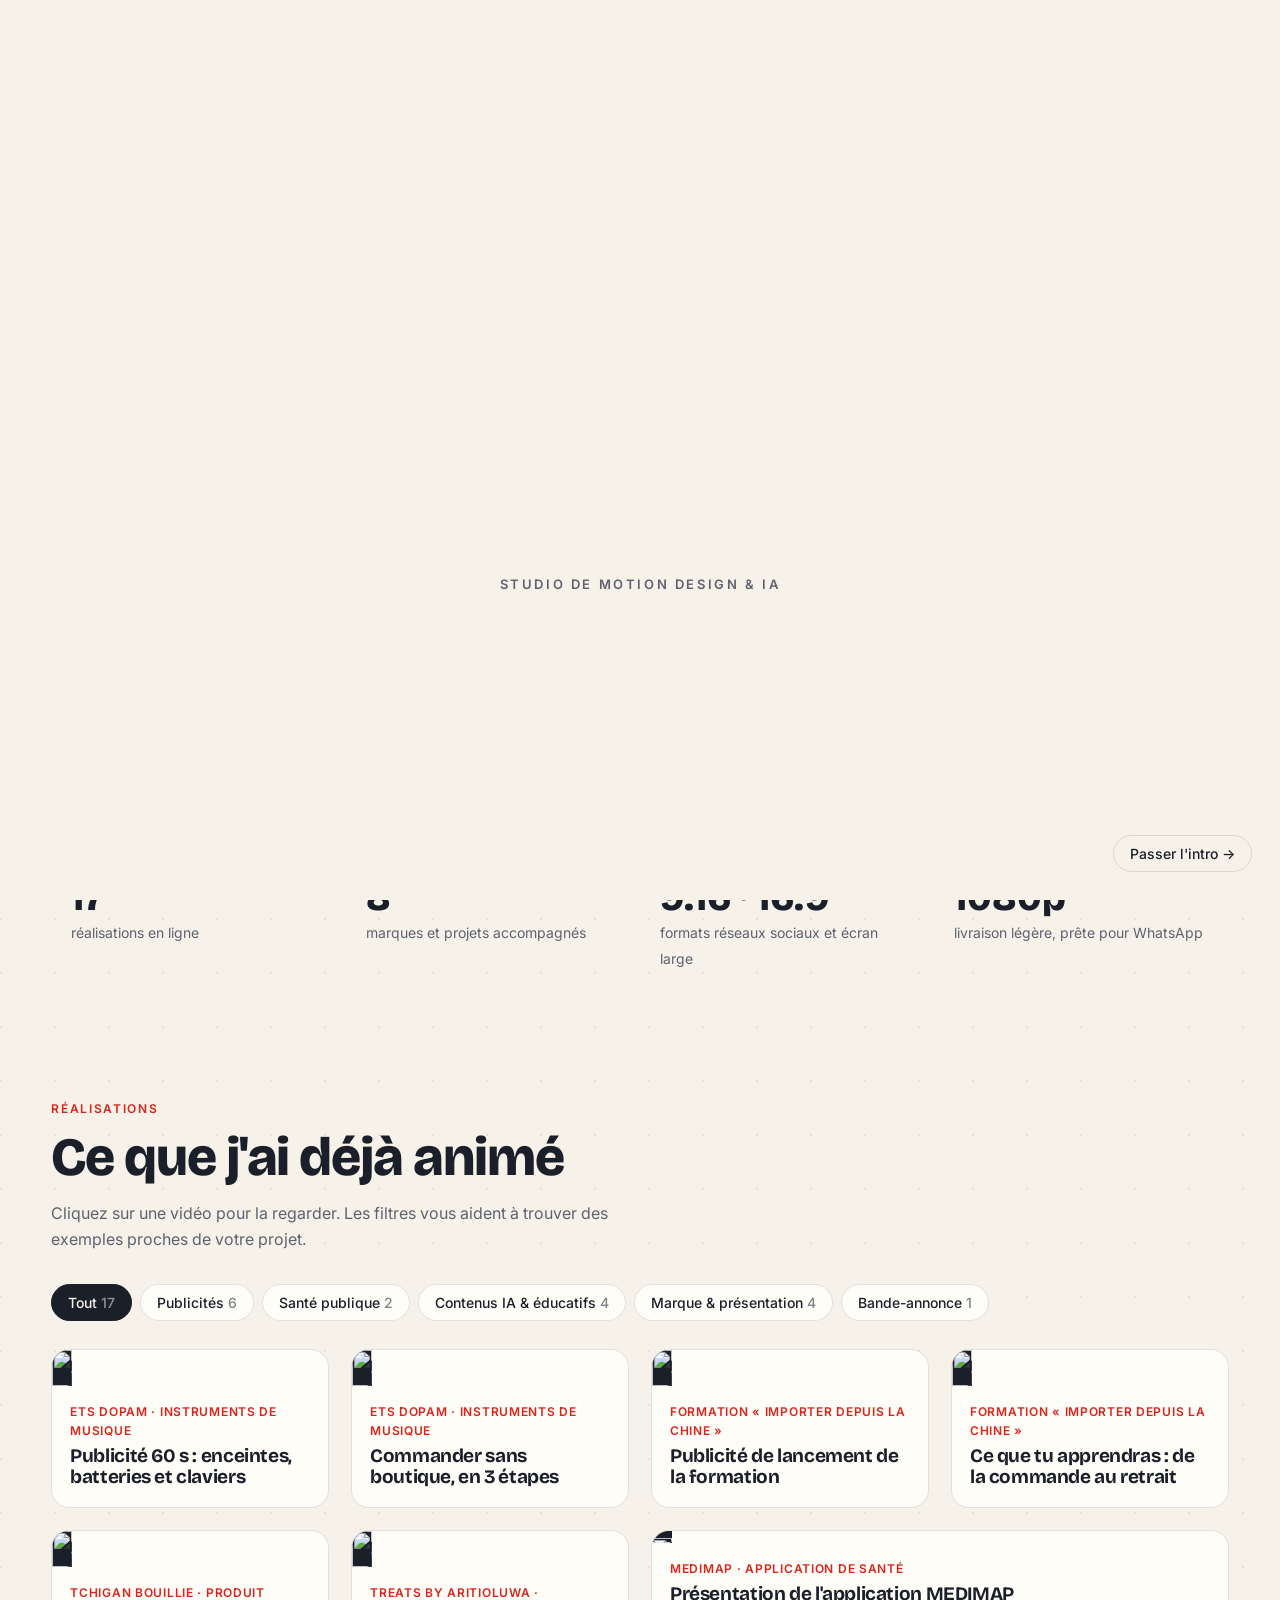
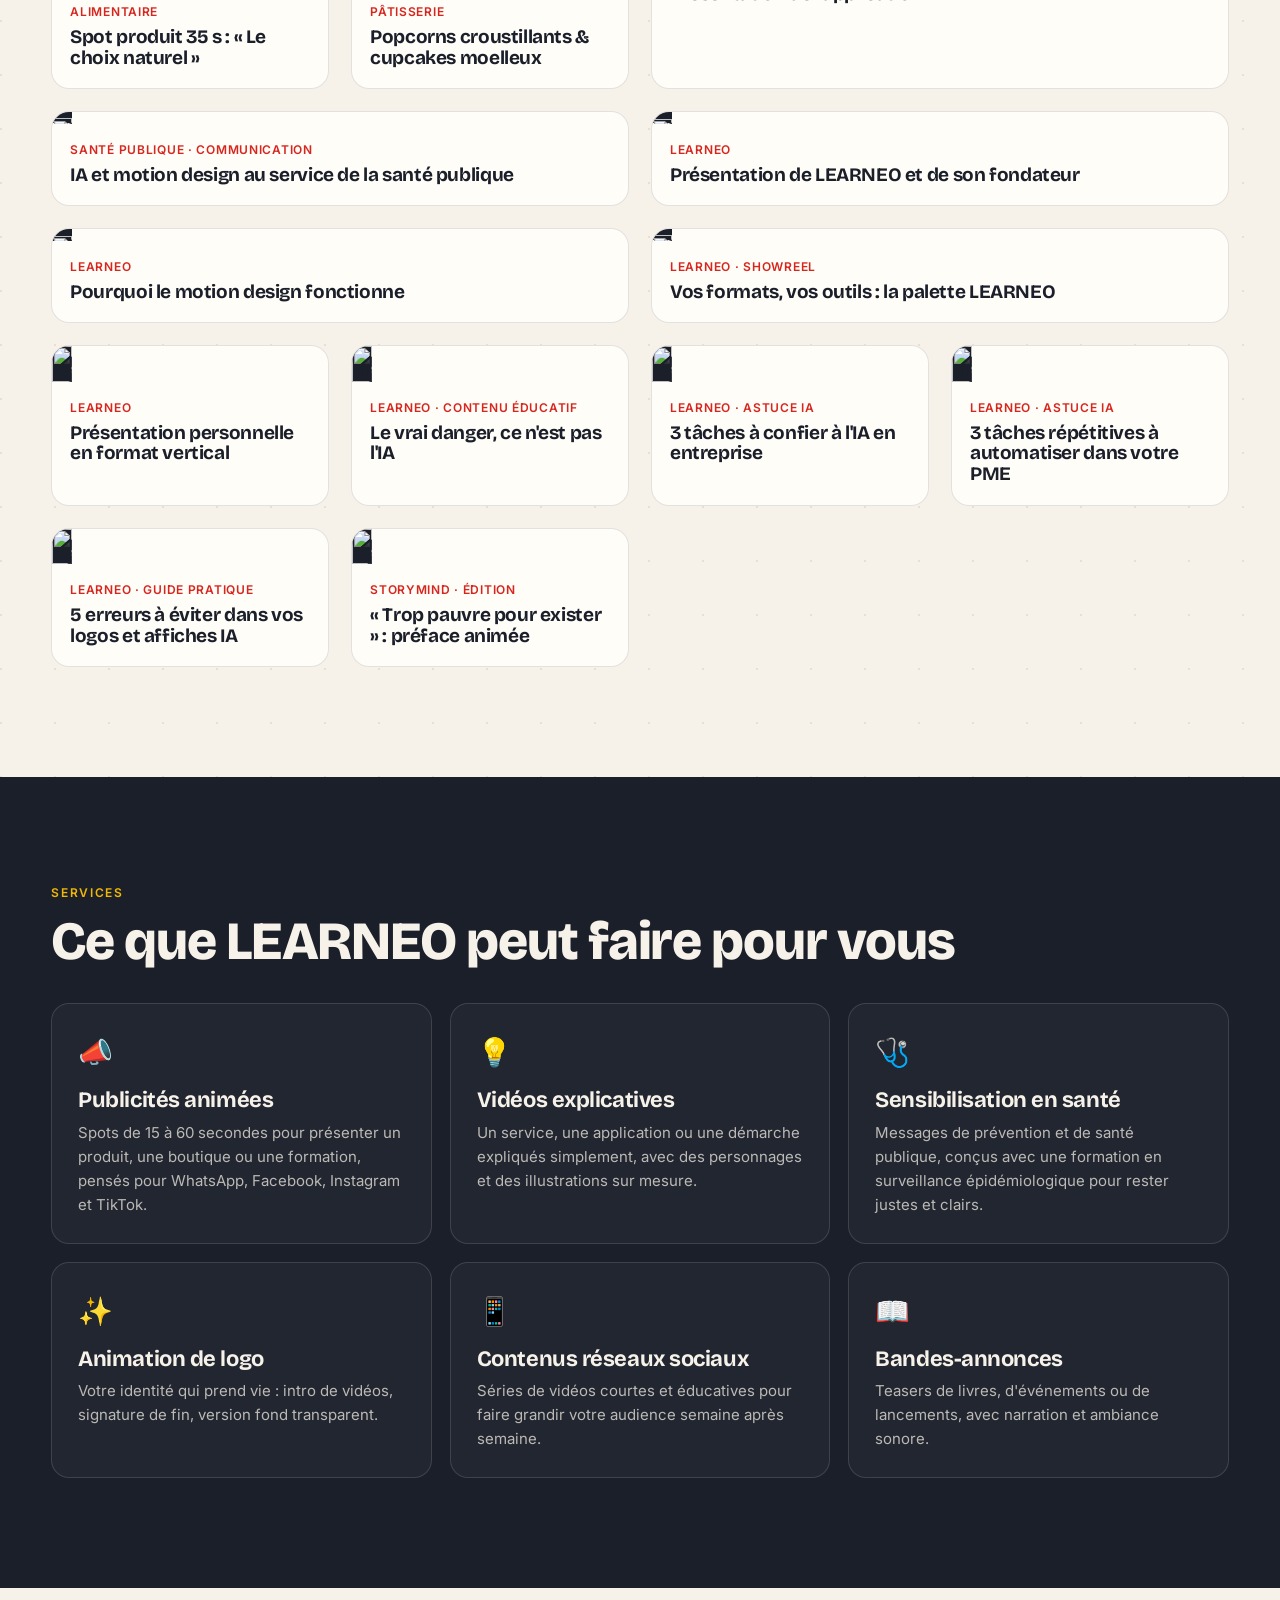
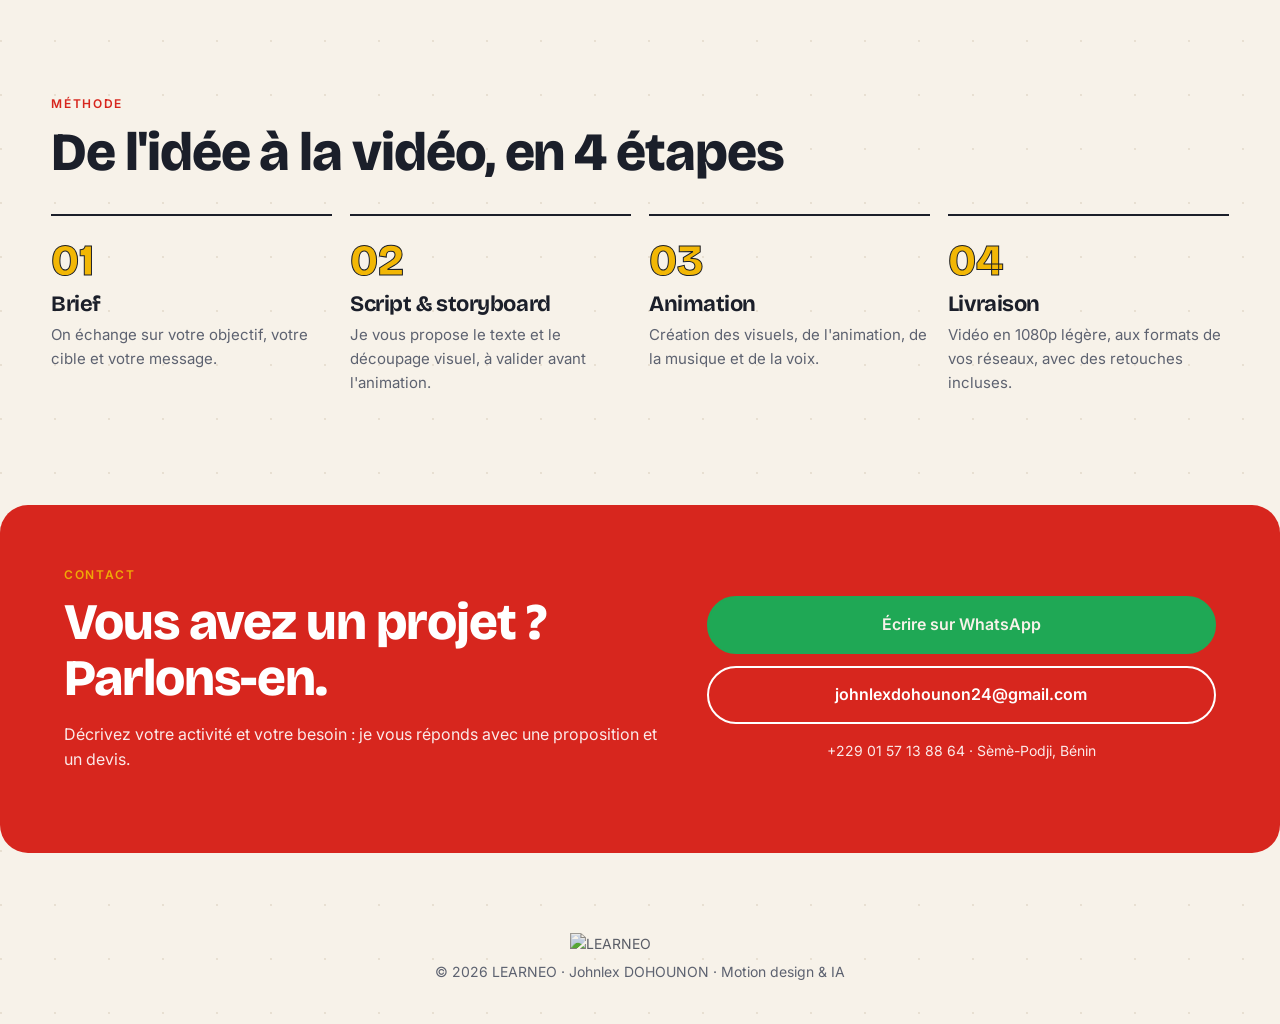
==== index.html @ b477527f "Add files via upload" ====
<!DOCTYPE html>
<html lang="fr">
<head>
<meta charset="utf-8">
<meta name="viewport" content="width=device-width, initial-scale=1">
<title>LEARNEO — Portfolio motion design de Johnlex DOHOUNON</title>
<meta name="description" content="LEARNEO, studio de motion design et d'IA au Bénin : publicités animées, vidéos explicatives, contenus de sensibilisation en santé publique. Découvrez nos réalisations.">
<meta property="og:title" content="LEARNEO — Portfolio motion design">
<meta property="og:description" content="Publicités animées, vidéos explicatives et contenus de sensibilisation, conçus au Bénin par Johnlex DOHOUNON.">
<meta property="og:image" content="assets/posters/learneo-johnlex.jpg">
<link rel="icon" href="assets/logo.png">
<link rel="preconnect" href="https://fonts.googleapis.com">
<link rel="preconnect" href="https://fonts.gstatic.com" crossorigin>
<link href="https://fonts.googleapis.com/css2?family=Bricolage+Grotesque:opsz,wght@12..96,500;12..96,700;12..96,800&family=Inter:wght@400;500;600&display=swap" rel="stylesheet">
<link rel="stylesheet" href="style.css">
</head>
<body>

<!-- Intro : animation du logo LEARNEO -->
<div id="intro" aria-hidden="true">
  <video id="introVideo" muted playsinline preload="auto">
    <source src="assets/intro/learneo-logo.mp4" type="video/mp4">
  </video>
  <p class="intro-tag">Studio de motion design &amp; IA</p>
  <button id="skipIntro" type="button">Passer l'intro →</button>
</div>

<header class="nav">
  <a href="#top" class="brand" aria-label="LEARNEO, accueil"><img src="assets/logo.png" alt="LEARNEO"></a>
  <nav>
    <a href="#realisations">Réalisations</a>
    <a href="#services">Services</a>
    <a href="#methode">Méthode</a>
    <a href="#contact" class="btn btn-small">Me contacter</a>
  </nav>
</header>

<main id="top">

  <section class="hero">
    <div class="hero-text">
      <p class="eyebrow">Portfolio · Motion design · Bénin</p>
      <h1>Des vidéos animées qui <em>font comprendre</em>, et qui <em class="gold">font vendre</em>.</h1>
      <p class="lead">Je suis <strong>Johnlex DOHOUNON</strong>, fondateur de LEARNEO. Je conçois des publicités, des vidéos explicatives et des campagnes de sensibilisation en motion design, en m'appuyant sur l'intelligence artificielle pour produire vite, sans sacrifier la qualité.</p>
      <div class="hero-cta">
        <a href="#realisations" class="btn">Voir les réalisations</a>
        <a href="#contact" class="btn btn-ghost">Demander un devis</a>
      </div>
    </div>
    <button class="hero-reel" type="button" data-play="learneo-johnlex" aria-label="Lire la vidéo de présentation">
      <img src="assets/posters/learneo-johnlex.jpg" alt="Vidéo de présentation LEARNEO">
      <span class="play"><svg viewBox="0 0 24 24"><path d="M8 5v14l11-7z"/></svg></span>
      <span class="reel-label">Présentation LEARNEO · 2 min</span>
    </button>
  </section>

  <section class="stats" aria-label="Chiffres clés">
    <div><strong id="statCount">17</strong><span>réalisations en ligne</span></div>
    <div><strong>8</strong><span>marques et projets accompagnés</span></div>
    <div><strong>9:16 · 16:9</strong><span>formats réseaux sociaux et écran large</span></div>
    <div><strong>1080p</strong><span>livraison légère, prête pour WhatsApp</span></div>
  </section>

  <section id="realisations" class="work">
    <div class="section-head">
      <p class="eyebrow">Réalisations</p>
      <h2>Ce que j'ai déjà animé</h2>
      <p>Cliquez sur une vidéo pour la regarder. Les filtres vous aident à trouver des exemples proches de votre projet.</p>
    </div>
    <div class="filters" role="tablist" id="filters"></div>
    <div class="grid" id="grid"></div>
  </section>

  <section id="services" class="services">
    <div class="section-head">
      <p class="eyebrow">Services</p>
      <h2>Ce que LEARNEO peut faire pour vous</h2>
    </div>
    <div class="cards">
      <article><span class="ico">📣</span><h3>Publicités animées</h3><p>Spots de 15 à 60 secondes pour présenter un produit, une boutique ou une formation, pensés pour WhatsApp, Facebook, Instagram et TikTok.</p></article>
      <article><span class="ico">💡</span><h3>Vidéos explicatives</h3><p>Un service, une application ou une démarche expliqués simplement, avec des personnages et des illustrations sur mesure.</p></article>
      <article><span class="ico">🩺</span><h3>Sensibilisation en santé</h3><p>Messages de prévention et de santé publique, conçus avec une formation en surveillance épidémiologique pour rester justes et clairs.</p></article>
      <article><span class="ico">✨</span><h3>Animation de logo</h3><p>Votre identité qui prend vie : intro de vidéos, signature de fin, version fond transparent.</p></article>
      <article><span class="ico">📱</span><h3>Contenus réseaux sociaux</h3><p>Séries de vidéos courtes et éducatives pour faire grandir votre audience semaine après semaine.</p></article>
      <article><span class="ico">📖</span><h3>Bandes-annonces</h3><p>Teasers de livres, d'événements ou de lancements, avec narration et ambiance sonore.</p></article>
    </div>
  </section>

  <section id="methode" class="process">
    <div class="section-head">
      <p class="eyebrow">Méthode</p>
      <h2>De l'idée à la vidéo, en 4 étapes</h2>
    </div>
    <ol class="steps">
      <li><span>01</span><h3>Brief</h3><p>On échange sur votre objectif, votre cible et votre message.</p></li>
      <li><span>02</span><h3>Script &amp; storyboard</h3><p>Je vous propose le texte et le découpage visuel, à valider avant l'animation.</p></li>
      <li><span>03</span><h3>Animation</h3><p>Création des visuels, de l'animation, de la musique et de la voix.</p></li>
      <li><span>04</span><h3>Livraison</h3><p>Vidéo en 1080p légère, aux formats de vos réseaux, avec des retouches incluses.</p></li>
    </ol>
  </section>

  <section id="contact" class="contact">
    <div>
      <p class="eyebrow">Contact</p>
      <h2>Vous avez un projet&nbsp;? Parlons-en.</h2>
      <p>Décrivez votre activité et votre besoin : je vous réponds avec une proposition et un devis.</p>
    </div>
    <div class="contact-actions">
      <a class="btn btn-wa" href="https://wa.me/2290157138864?text=Bonjour%20Johnlex%2C%20j%27ai%20vu%20votre%20portfolio%20LEARNEO%20et%20j%27aimerais%20une%20vid%C3%A9o%20pour%20mon%20activit%C3%A9." target="_blank" rel="noopener">Écrire sur WhatsApp</a>
      <a class="btn btn-ghost" href="mailto:johnlexdohounon24@gmail.com?subject=Projet%20vid%C3%A9o%20motion%20design">johnlexdohounon24@gmail.com</a>
      <p class="phone">+229 01 57 13 88 64 · Sèmè-Podji, Bénin</p>
    </div>
  </section>

</main>

<footer>
  <img src="assets/logo.png" alt="LEARNEO">
  <p>© <span id="year">2026</span> LEARNEO · Johnlex DOHOUNON · Motion design &amp; IA</p>
</footer>

<!-- Lecteur vidéo -->
<div id="player" role="dialog" aria-modal="true" aria-label="Lecteur vidéo" hidden>
  <div class="player-box">
    <button id="closePlayer" type="button" aria-label="Fermer">✕</button>
    <div class="player-media"><video id="playerVideo" controls playsinline preload="metadata"></video></div>
    <div class="player-info">
      <p class="eyebrow" id="pClient"></p>
      <h3 id="pTitle"></h3>
      <p id="pDesc"></p>
      <p class="meta" id="pMeta"></p>
    </div>
  </div>
</div>

<script src="projects.js"></script>
<script src="app.js"></script>
</body>
</html>
---- style.css ----
:root{
  --bg:#F7F2E9; --ink:#1B1F2A; --red:#D7261E; --gold:#F2B705; --green:#1F8A4C;
  --muted:#5d6270; --line:rgba(27,31,42,.12); --card:#fffdf8;
  --radius:18px; --shadow:0 10px 30px -12px rgba(27,31,42,.25);
  --display:"Bricolage Grotesque",system-ui,sans-serif; --body:"Inter",system-ui,sans-serif;
}
*{box-sizing:border-box}
html{scroll-behavior:smooth}
body{margin:0;background:var(--bg);color:var(--ink);font:16px/1.6 var(--body);-webkit-font-smoothing:antialiased;
  background-image:radial-gradient(circle at 1px 1px,rgba(140,110,70,.14) 1px,transparent 0);background-size:54px 54px}
img,video{display:block;max-width:100%}
a{color:inherit}
h1,h2,h3{font-family:var(--display);line-height:1.08;margin:0;letter-spacing:-.02em}
.eyebrow{font:600 12px/1 var(--body);letter-spacing:.14em;text-transform:uppercase;color:var(--red);margin:0 0 14px}

/* Intro */
#intro{position:fixed;inset:0;z-index:100;background:var(--bg);display:flex;flex-direction:column;align-items:center;justify-content:center;gap:8px;transition:opacity .7s ease,visibility .7s}
#intro video{width:min(62vmin,520px);mix-blend-mode:multiply}
#intro .intro-tag{margin:0;font:600 13px var(--body);letter-spacing:.2em;text-transform:uppercase;color:var(--muted);opacity:0;animation:fadeUp .8s 3.4s forwards}
#skipIntro{position:absolute;bottom:28px;right:28px;background:none;border:1px solid var(--line);border-radius:999px;padding:9px 16px;font:500 14px var(--body);color:var(--ink);cursor:pointer}
#skipIntro:hover{background:var(--ink);color:var(--bg)}
#intro.done{opacity:0;visibility:hidden;pointer-events:none}
body.intro-on{overflow:hidden}
@keyframes fadeUp{from{opacity:0;transform:translateY(8px)}to{opacity:1;transform:none}}

/* Nav */
.nav{position:sticky;top:0;z-index:20;display:flex;align-items:center;justify-content:space-between;gap:16px;padding:12px clamp(18px,4vw,56px);
  background:rgba(247,242,233,.85);backdrop-filter:blur(10px);border-bottom:1px solid var(--line)}
.brand{display:flex;align-items:center;gap:10px;text-decoration:none;font:800 20px var(--display);letter-spacing:.02em}
.brand img{height:46px;width:auto;mix-blend-mode:multiply}
.brand span{display:none}
.nav nav{display:flex;align-items:center;gap:clamp(10px,2.4vw,28px);font-weight:500;font-size:15px}
.nav nav a{text-decoration:none}
.nav nav a:not(.btn):hover{color:var(--red)}

.btn{display:inline-flex;align-items:center;justify-content:center;gap:8px;padding:14px 24px;border-radius:999px;background:var(--ink);color:var(--bg);text-decoration:none;font-weight:600;border:2px solid var(--ink);transition:transform .2s,background .2s}
.btn:hover{transform:translateY(-2px);background:var(--red);border-color:var(--red)}
.btn-small{padding:9px 16px;font-size:14px}
.btn-ghost{background:transparent;color:var(--ink)}
.btn-ghost:hover{color:var(--bg)}
.btn-wa{background:#1FA855;border-color:#1FA855}

main section{padding:clamp(56px,9vw,110px) clamp(18px,4vw,56px)}

/* Hero */
.hero{display:grid;grid-template-columns:1.05fr 1fr;gap:clamp(28px,5vw,72px);align-items:center;max-width:1280px;margin:0 auto}
.hero h1{font-size:clamp(38px,5.6vw,76px);font-weight:800}
.hero h1 em{font-style:normal;color:var(--red)}
.hero h1 em.gold{color:var(--ink);background:linear-gradient(transparent 62%,var(--gold) 62%)}
.lead{font-size:clamp(16px,1.4vw,19px);color:var(--muted);max-width:560px;margin:22px 0 30px}
.lead strong{color:var(--ink)}
.hero-cta{display:flex;flex-wrap:wrap;gap:12px}
.hero-reel{position:relative;padding:0;border:0;border-radius:var(--radius);overflow:hidden;cursor:pointer;box-shadow:var(--shadow);background:var(--ink);aspect-ratio:16/9;transform:rotate(1.2deg);transition:transform .3s}
.hero-reel:hover{transform:rotate(0) scale(1.01)}
.hero-reel img{width:100%;height:100%;object-fit:cover}
.play{position:absolute;inset:0;margin:auto;width:76px;height:76px;border-radius:50%;background:var(--gold);display:grid;place-items:center;box-shadow:0 0 0 10px rgba(242,183,5,.28);transition:transform .2s}
.play svg{width:34px;fill:var(--ink);margin-left:4px}
.hero-reel:hover .play{transform:scale(1.08)}
.reel-label{position:absolute;left:14px;bottom:14px;background:rgba(27,31,42,.8);color:#fff;font-size:13px;font-weight:600;padding:6px 12px;border-radius:999px}

/* Stats */
.stats{display:grid;grid-template-columns:repeat(4,1fr);gap:0;max-width:1280px;margin:0 auto;padding-top:0!important;padding-bottom:0!important}
.stats div{padding:22px 20px;border-top:2px solid var(--ink)}
.stats strong{display:block;font:800 clamp(26px,3vw,38px) var(--display)}
.stats span{color:var(--muted);font-size:14px}

/* Work */
.section-head{max-width:1280px;margin:0 auto 32px}
.section-head h2{font-size:clamp(32px,4.2vw,56px);font-weight:800}
.section-head p:not(.eyebrow){color:var(--muted);max-width:620px;margin:14px 0 0}
.filters{max-width:1280px;margin:0 auto 28px;display:flex;flex-wrap:wrap;gap:8px}
.filters button{font:500 14px var(--body);padding:9px 16px;border-radius:999px;border:1px solid var(--line);background:var(--card);color:var(--ink);cursor:pointer;transition:all .2s}
.filters button[aria-selected="true"]{background:var(--ink);color:var(--bg);border-color:var(--ink)}
.filters button span{opacity:.55;margin-left:4px}
.grid{max-width:1280px;margin:0 auto;display:grid;grid-template-columns:repeat(auto-fill,minmax(230px,1fr));gap:22px;grid-auto-flow:dense}
.card{background:var(--card);border-radius:var(--radius);overflow:hidden;border:1px solid var(--line);cursor:pointer;display:flex;flex-direction:column;text-align:left;padding:0;font:inherit;color:inherit;transition:transform .25s,box-shadow .25s;animation:fadeUp .5s both}
.card:hover{transform:translateY(-4px);box-shadow:var(--shadow)}
.card.wide{grid-column:span 2}
.thumb{position:relative;background:var(--ink);aspect-ratio:9/16;overflow:hidden}
.card.wide .thumb{aspect-ratio:16/9}
.thumb img{width:100%;height:100%;object-fit:cover;transition:transform .5s}
.card:hover .thumb img{transform:scale(1.04)}
.thumb .play{width:58px;height:58px;opacity:0;transform:scale(.8)}
.thumb .play svg{width:26px}
.card:hover .thumb .play{opacity:1;transform:scale(1)}
.badges{position:absolute;top:10px;left:10px;right:10px;display:flex;justify-content:space-between}
.badges span{background:rgba(27,31,42,.82);color:#fff;font-size:12px;font-weight:600;padding:4px 9px;border-radius:999px}
.card-body{padding:16px 18px 20px}
.card-body .client{font-size:12px;font-weight:600;color:var(--red);text-transform:uppercase;letter-spacing:.06em;margin:0 0 6px}
.card-body h3{font-size:19px;font-weight:700}

/* Services */
.services{background:var(--ink);color:var(--bg)}
.services .eyebrow{color:var(--gold)}
.cards{max-width:1280px;margin:0 auto;display:grid;grid-template-columns:repeat(3,1fr);gap:18px}
.cards article{border:1px solid rgba(247,242,233,.14);border-radius:var(--radius);padding:26px;background:rgba(255,255,255,.03)}
.cards .ico{font-size:28px}
.cards h3{font-size:22px;margin:14px 0 8px}
.cards p{margin:0;color:rgba(247,242,233,.72);font-size:15px}

/* Process */
.steps{max-width:1280px;margin:0 auto;padding:0;list-style:none;display:grid;grid-template-columns:repeat(4,1fr);gap:18px}
.steps li{border-top:2px solid var(--ink);padding-top:18px}
.steps span{font:800 44px var(--display);color:var(--gold);-webkit-text-stroke:1px var(--ink)}
.steps h3{font-size:22px;margin:6px 0 6px}
.steps p{margin:0;color:var(--muted);font-size:15px}

/* Contact */
.contact{max-width:1280px;margin:0 auto 60px;border-radius:28px;background:var(--red);color:#fff;display:grid;grid-template-columns:1.2fr 1fr;gap:32px;align-items:center;padding:clamp(32px,5vw,64px)!important}
.contact .eyebrow{color:var(--gold)}
.contact h2{font-size:clamp(30px,4vw,52px);font-weight:800}
.contact p{opacity:.9}
.contact-actions{display:flex;flex-direction:column;gap:12px}
.contact .btn-ghost{color:#fff;border-color:#fff}
.contact .btn-ghost:hover{background:#fff;color:var(--red)}
.phone{margin:4px 0 0;font-size:14px;text-align:center}

footer{display:flex;flex-direction:column;align-items:center;gap:6px;padding:20px 20px 40px;color:var(--muted);font-size:14px}
footer img{width:140px;mix-blend-mode:multiply}
footer p{margin:0}

/* Player */
#player{position:fixed;inset:0;z-index:50;background:rgba(15,17,24,.88);backdrop-filter:blur(6px);display:grid;place-items:center;padding:20px}
#player[hidden]{display:none}
.player-box{position:relative;display:flex;gap:28px;align-items:center;max-width:1200px;width:100%;max-height:92vh}
.player-media{flex:0 1 auto;display:flex;justify-content:center}
#playerVideo{max-height:88vh;max-width:100%;border-radius:14px;background:#000}
.player-box.wide{flex-direction:column;align-items:stretch;max-width:1000px}
.player-box.wide #playerVideo{max-height:70vh;width:100%}
.player-info{color:#fff;flex:1 1 320px;max-width:420px}
.player-box.wide .player-info{max-width:none}
.player-info .eyebrow{color:var(--gold)}
.player-info h3{font-size:clamp(22px,2.4vw,30px)}
.player-info p{color:rgba(255,255,255,.78)}
.player-info .meta{font-size:14px;color:rgba(255,255,255,.55)}
#closePlayer{position:absolute;top:-6px;right:-6px;z-index:2;width:44px;height:44px;border-radius:50%;border:0;background:#fff;color:var(--ink);font-size:18px;cursor:pointer}

@media (max-width:980px){
  .hero{grid-template-columns:1fr}
  .stats{grid-template-columns:repeat(2,1fr)}
  .cards{grid-template-columns:repeat(2,1fr)}
  .steps{grid-template-columns:repeat(2,1fr)}
  .contact{grid-template-columns:1fr}
  .player-box{flex-direction:column;align-items:stretch;overflow-y:auto}
  #playerVideo{max-height:68vh;margin:0 auto}
  .player-info{max-width:none}
}
@media (max-width:640px){
  .nav nav a:not(.btn){display:none}
  .grid{grid-template-columns:repeat(2,1fr);gap:12px}
  .card.wide{grid-column:span 2}
  .card-body{padding:12px 12px 14px}
  .card-body h3{font-size:15px}
  .cards,.steps{grid-template-columns:1fr}
  #closePlayer{top:4px;right:4px}
}
@media (prefers-reduced-motion:reduce){*{animation:none!important;transition:none!important}}
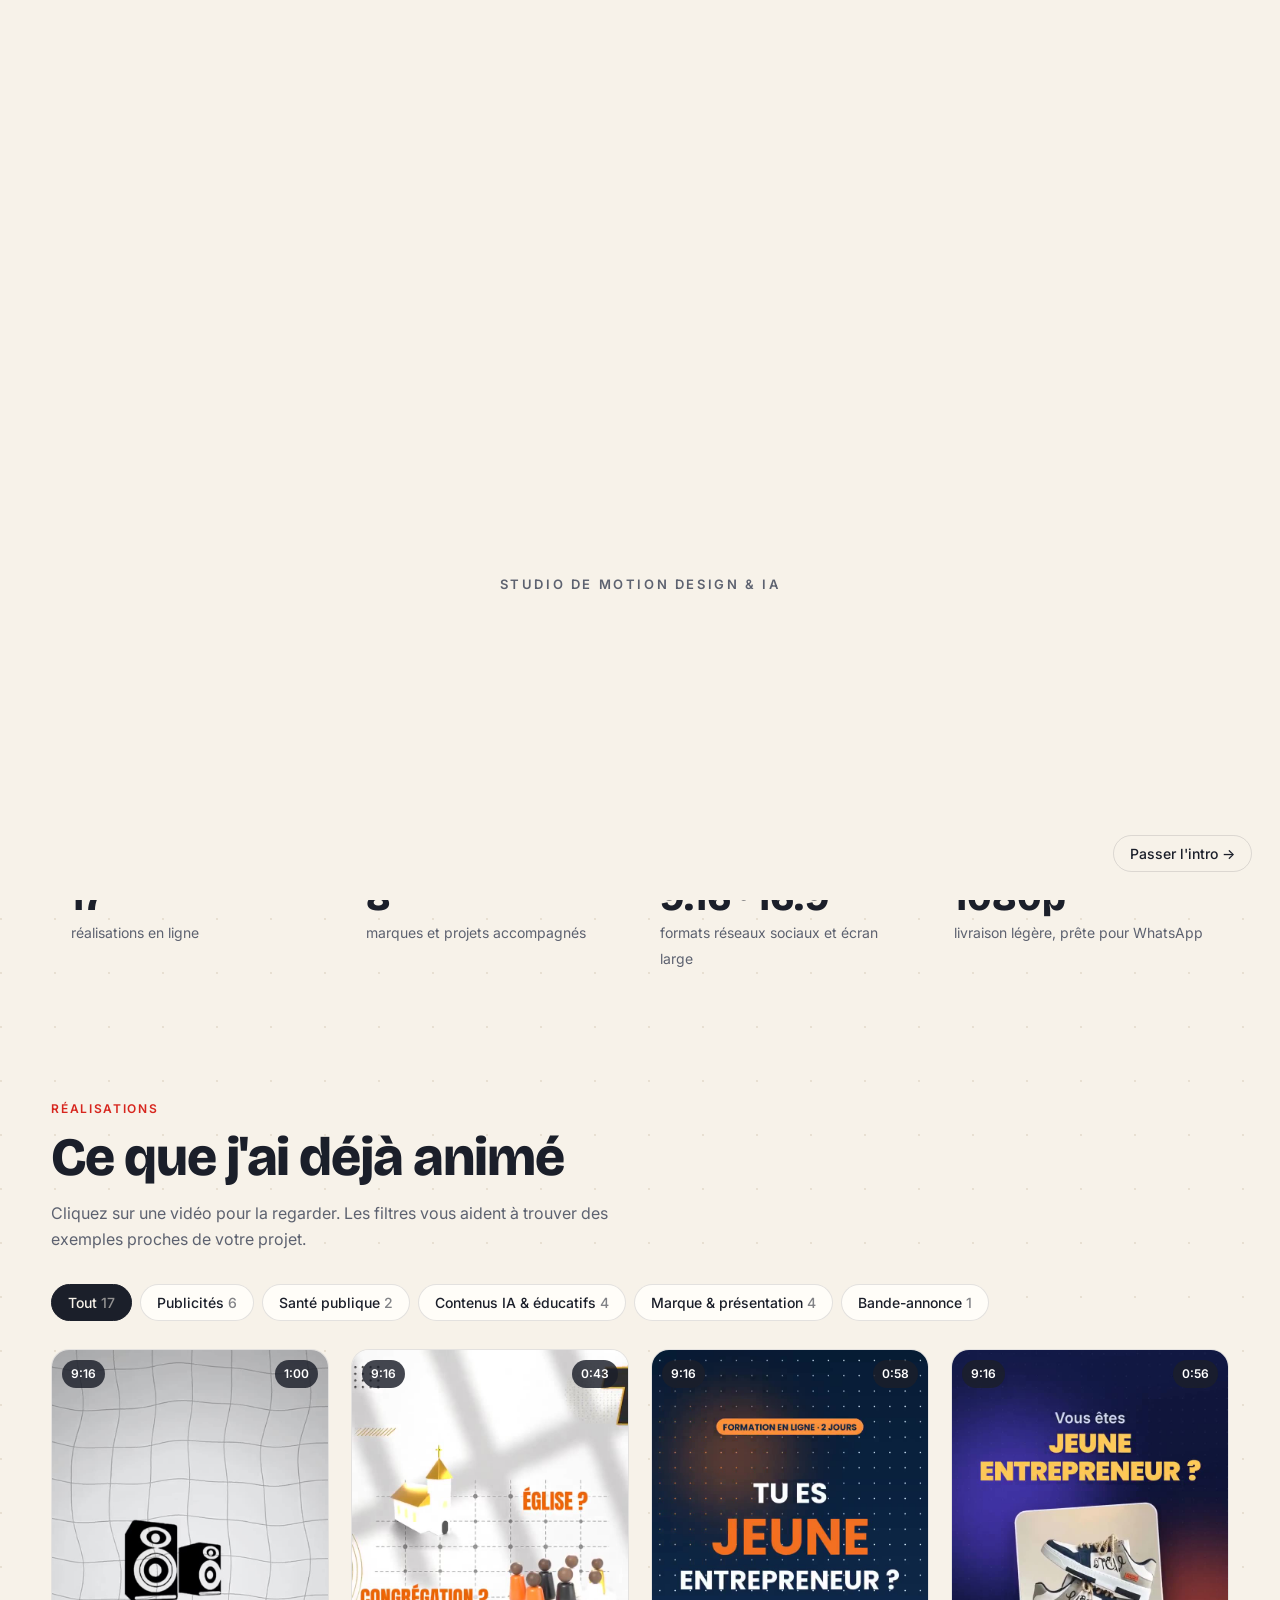
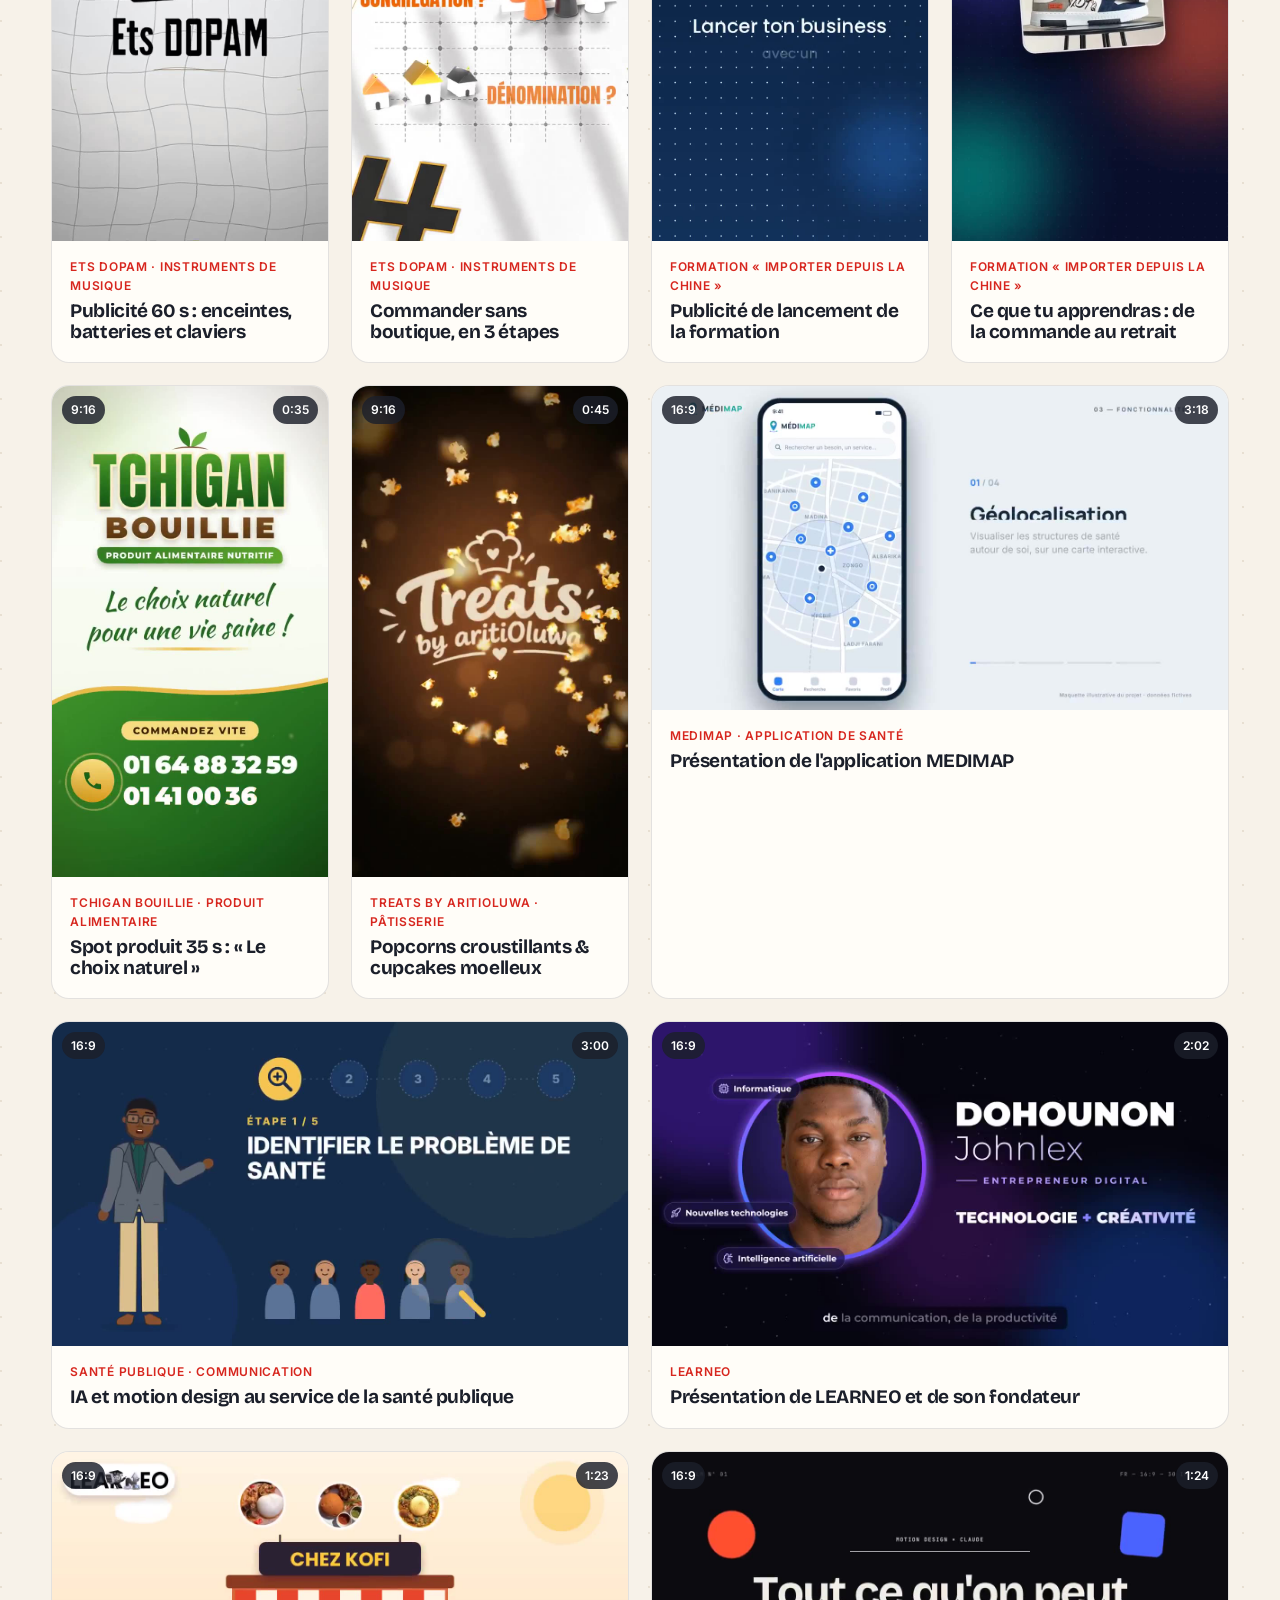
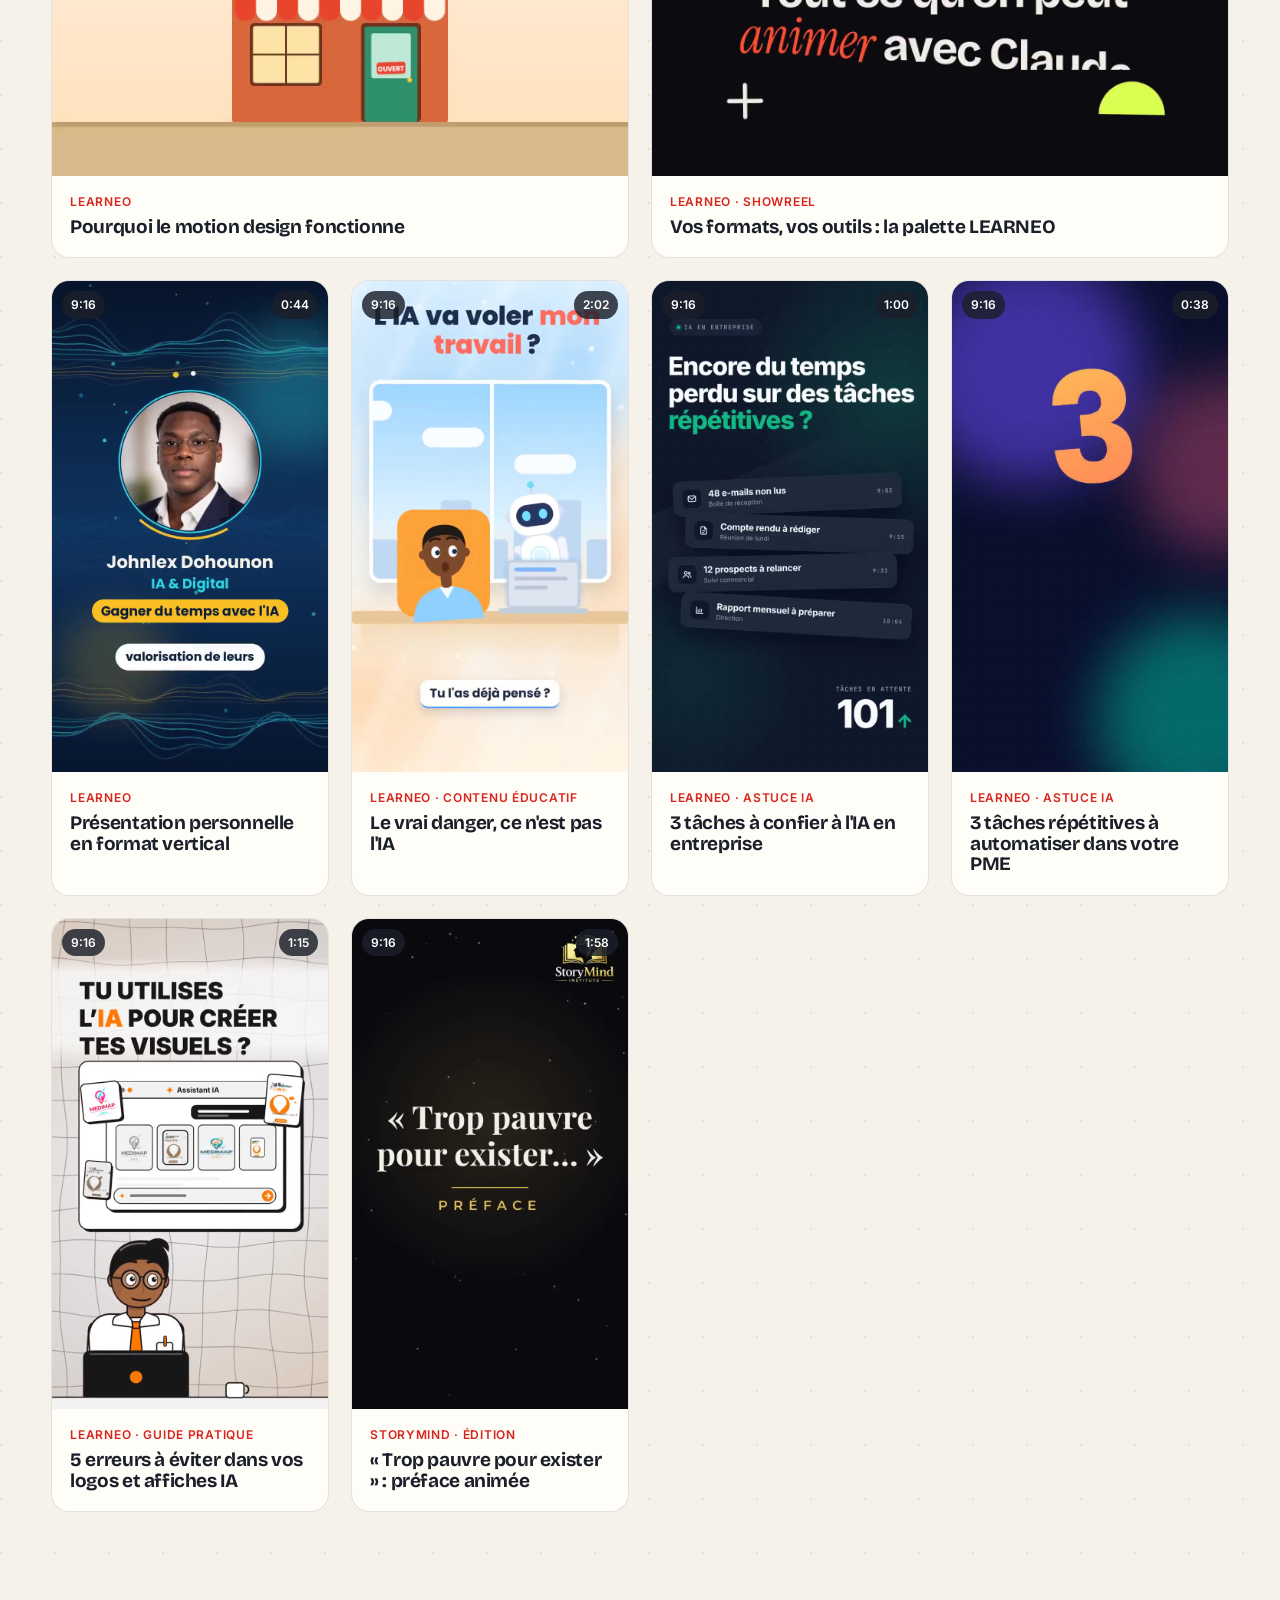
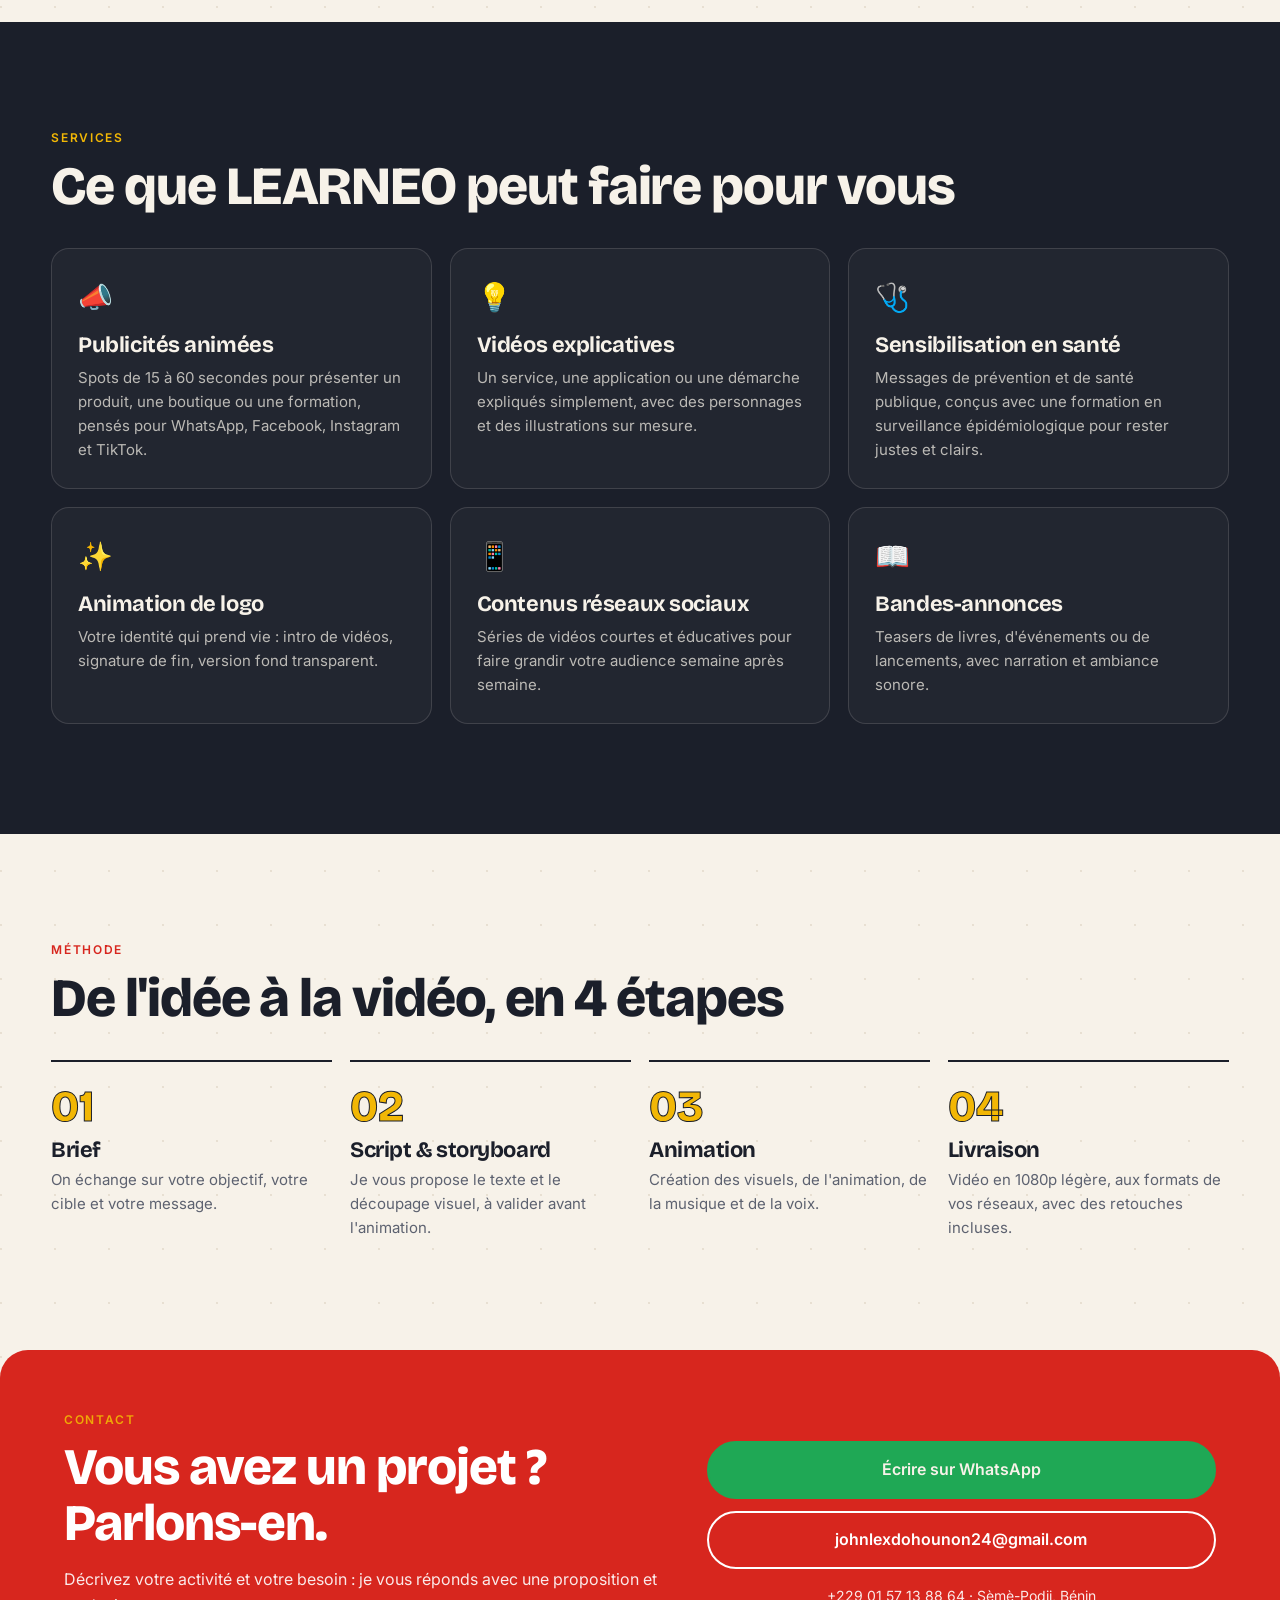
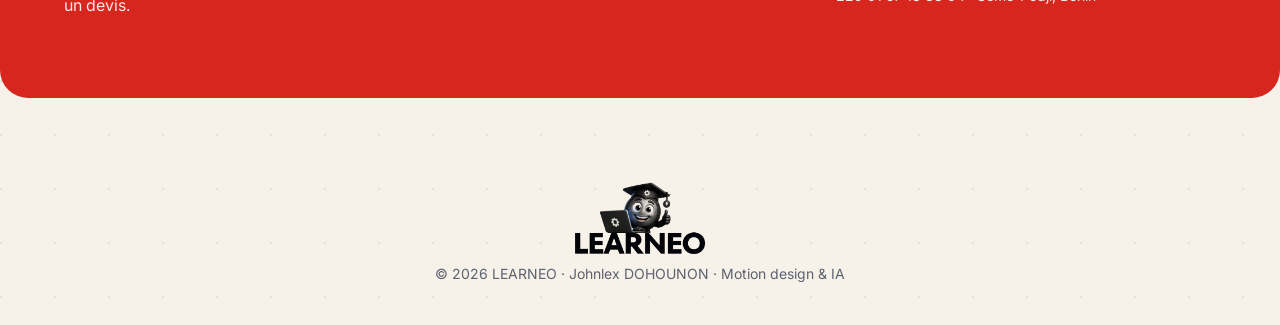
==== commit 41deccc6: "Add files via upload" ====
--- a/index.html
+++ b/index.html
@@ -7,8 +7,8 @@
 <meta name="description" content="LEARNEO, studio de motion design et d'IA au Bénin : publicités animées, vidéos explicatives, contenus de sensibilisation en santé publique. Découvrez nos réalisations.">
 <meta property="og:title" content="LEARNEO — Portfolio motion design">
 <meta property="og:description" content="Publicités animées, vidéos explicatives et contenus de sensibilisation, conçus au Bénin par Johnlex DOHOUNON.">
-<meta property="og:image" content="assets/posters/learneo-johnlex.jpg">
-<link rel="icon" href="assets/logo.png">
+<meta property="og:image" content="learneo-johnlex.jpg">
+<link rel="icon" href="logo.png">
 <link rel="preconnect" href="https://fonts.googleapis.com">
 <link rel="preconnect" href="https://fonts.gstatic.com" crossorigin>
 <link href="https://fonts.googleapis.com/css2?family=Bricolage+Grotesque:opsz,wght@12..96,500;12..96,700;12..96,800&family=Inter:wght@400;500;600&display=swap" rel="stylesheet">
@@ -19,14 +19,14 @@
 <!-- Intro : animation du logo LEARNEO -->
 <div id="intro" aria-hidden="true">
   <video id="introVideo" muted playsinline preload="auto">
-    <source src="assets/intro/learneo-logo.mp4" type="video/mp4">
+    <source src="learneo-logo.mp4" type="video/mp4">
   </video>
   <p class="intro-tag">Studio de motion design &amp; IA</p>
   <button id="skipIntro" type="button">Passer l'intro →</button>
 </div>
 
 <header class="nav">
-  <a href="#top" class="brand" aria-label="LEARNEO, accueil"><img src="assets/logo.png" alt="LEARNEO"></a>
+  <a href="#top" class="brand" aria-label="LEARNEO, accueil"><img src="logo.png" alt="LEARNEO"></a>
   <nav>
     <a href="#realisations">Réalisations</a>
     <a href="#services">Services</a>
@@ -48,7 +48,7 @@
       </div>
     </div>
     <button class="hero-reel" type="button" data-play="learneo-johnlex" aria-label="Lire la vidéo de présentation">
-      <img src="assets/posters/learneo-johnlex.jpg" alt="Vidéo de présentation LEARNEO">
+      <img src="learneo-johnlex.jpg" alt="Vidéo de présentation LEARNEO">
       <span class="play"><svg viewBox="0 0 24 24"><path d="M8 5v14l11-7z"/></svg></span>
       <span class="reel-label">Présentation LEARNEO · 2 min</span>
     </button>
@@ -115,7 +115,7 @@
 </main>
 
 <footer>
-  <img src="assets/logo.png" alt="LEARNEO">
+  <img src="logo.png" alt="LEARNEO">
   <p>© <span id="year">2026</span> LEARNEO · Johnlex DOHOUNON · Motion design &amp; IA</p>
 </footer>
 
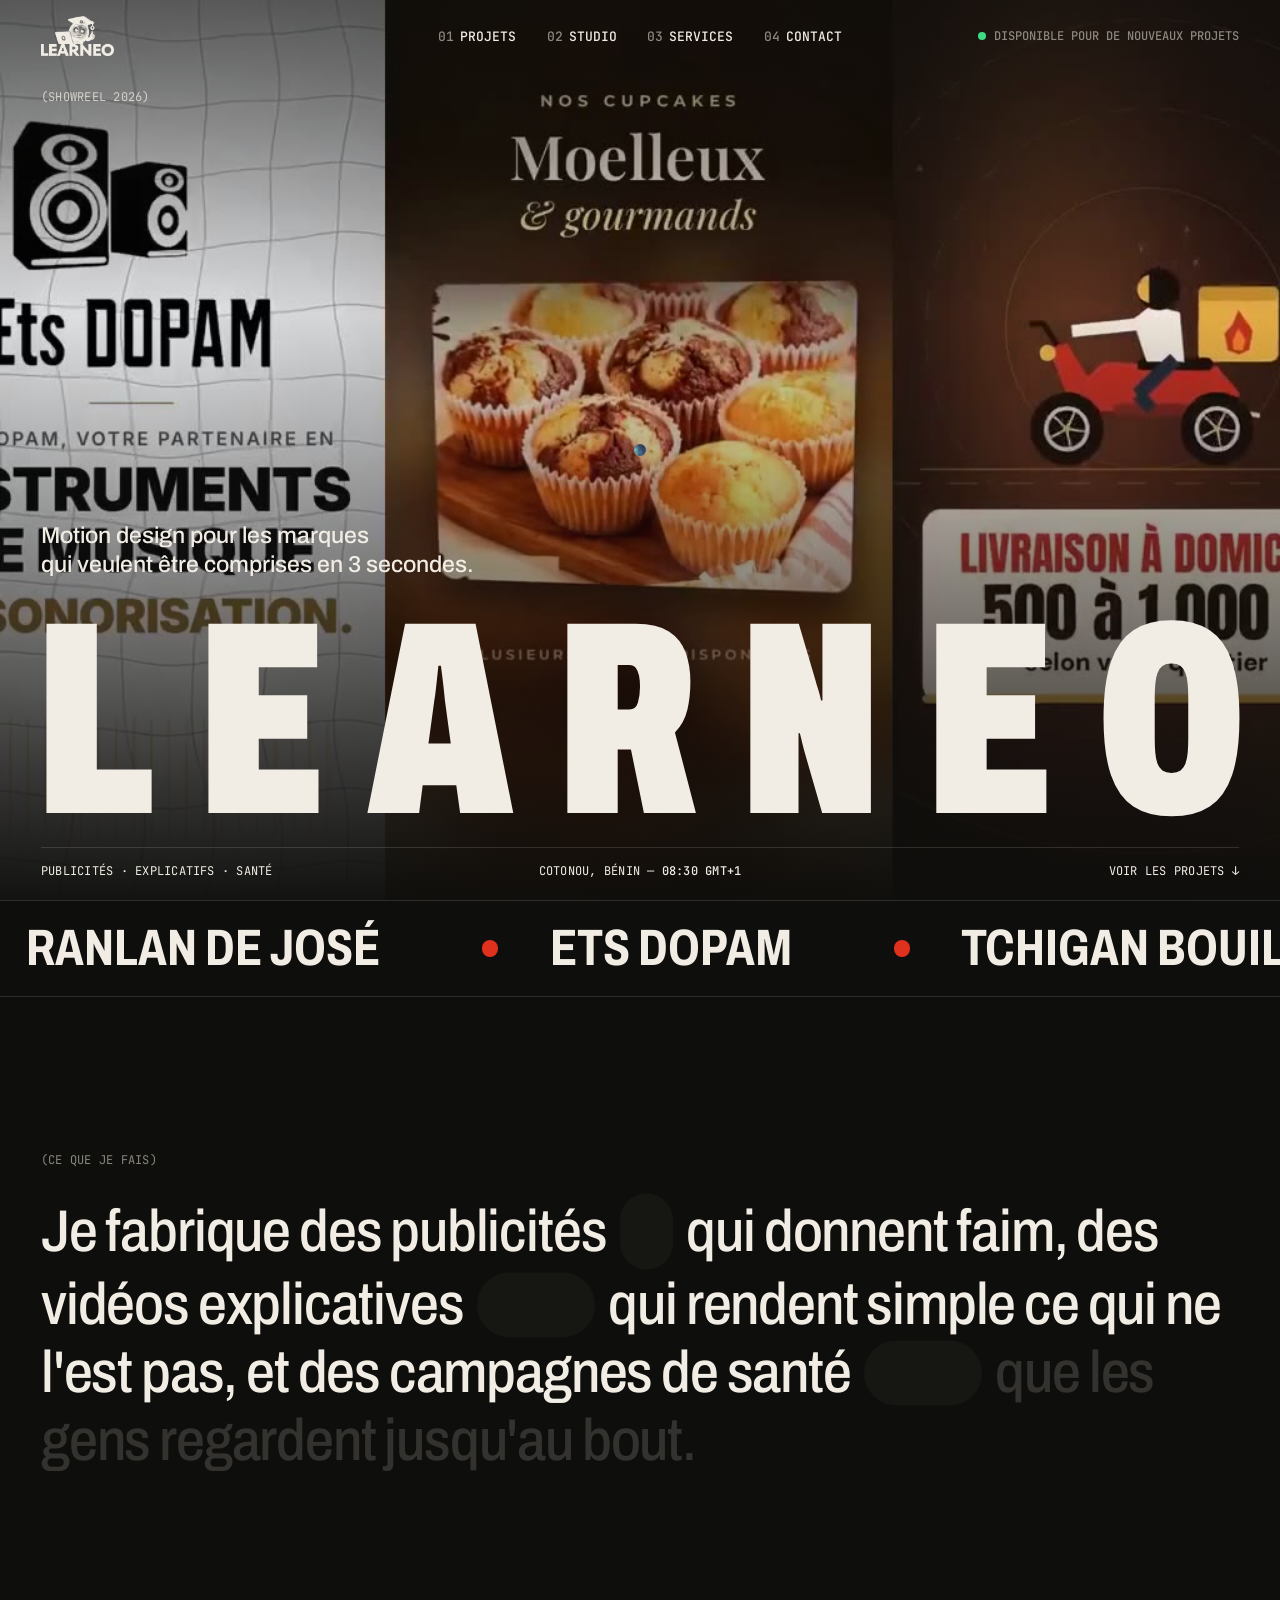
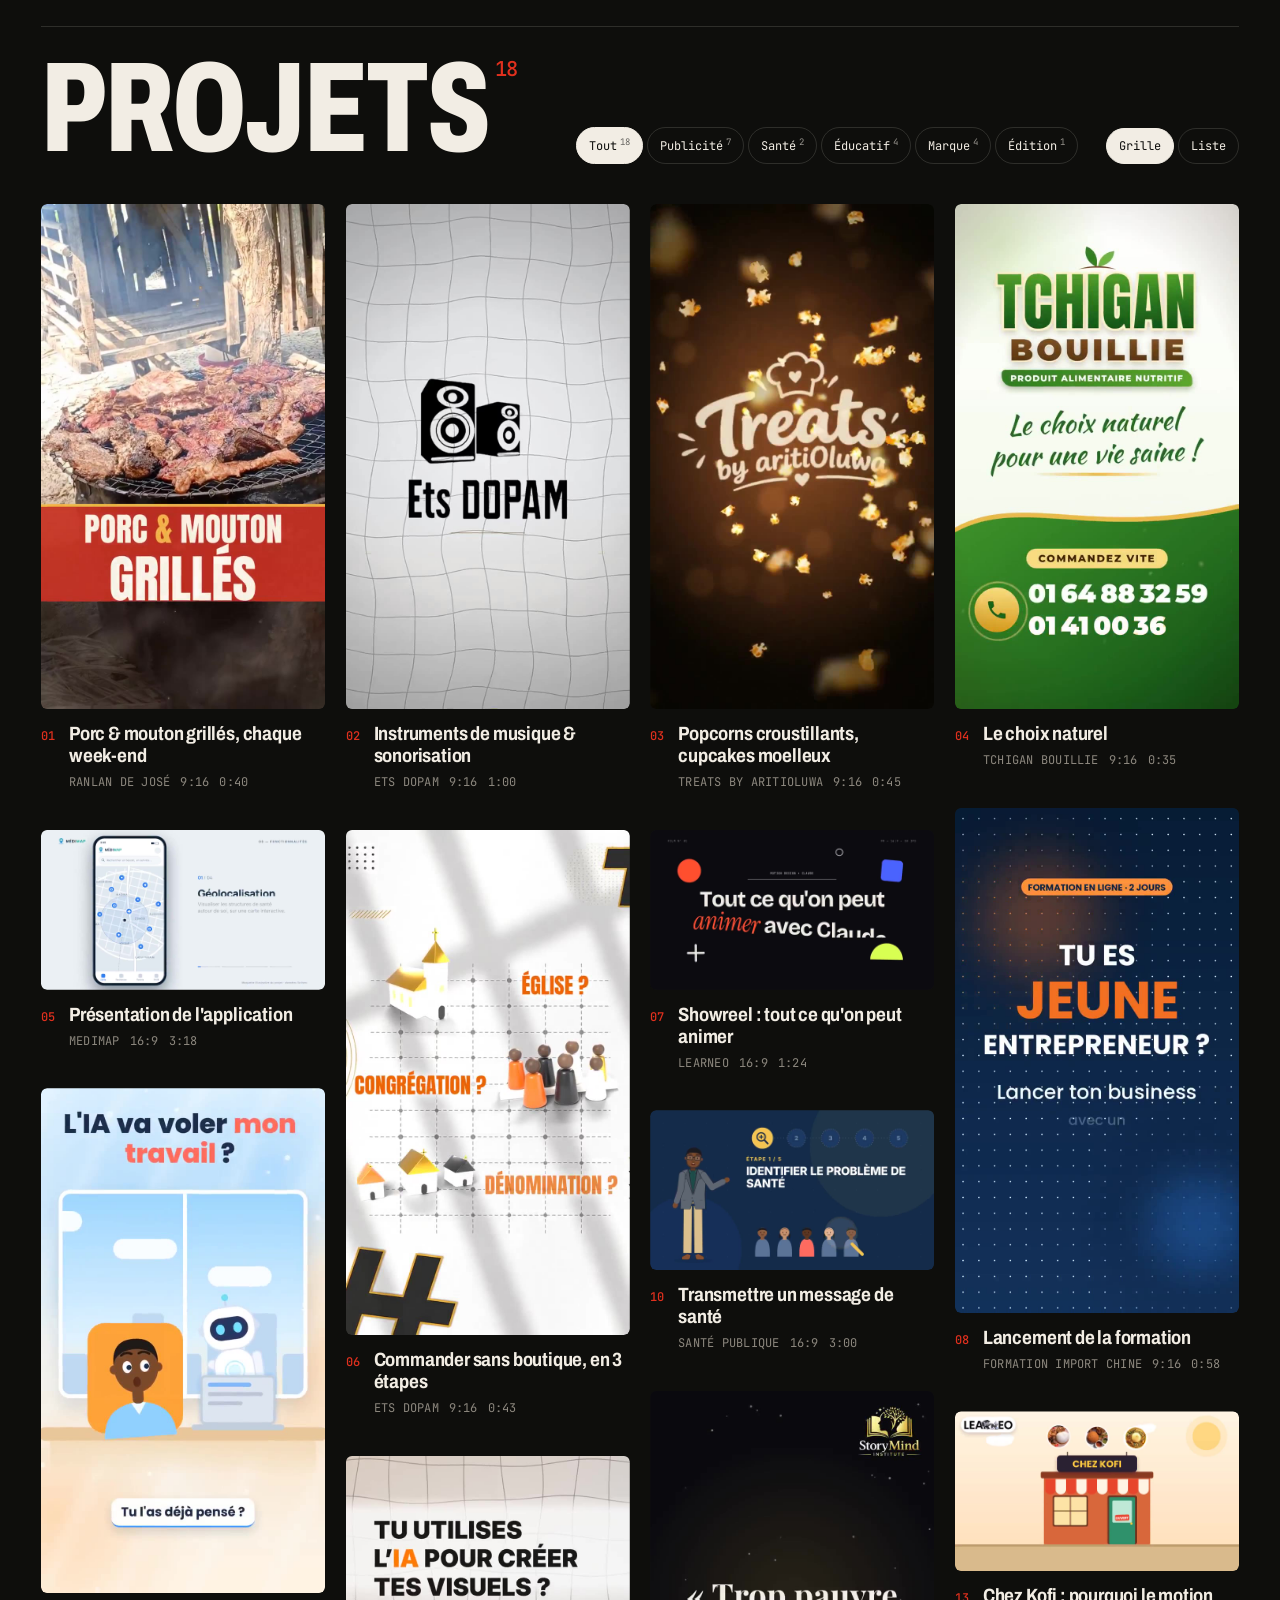
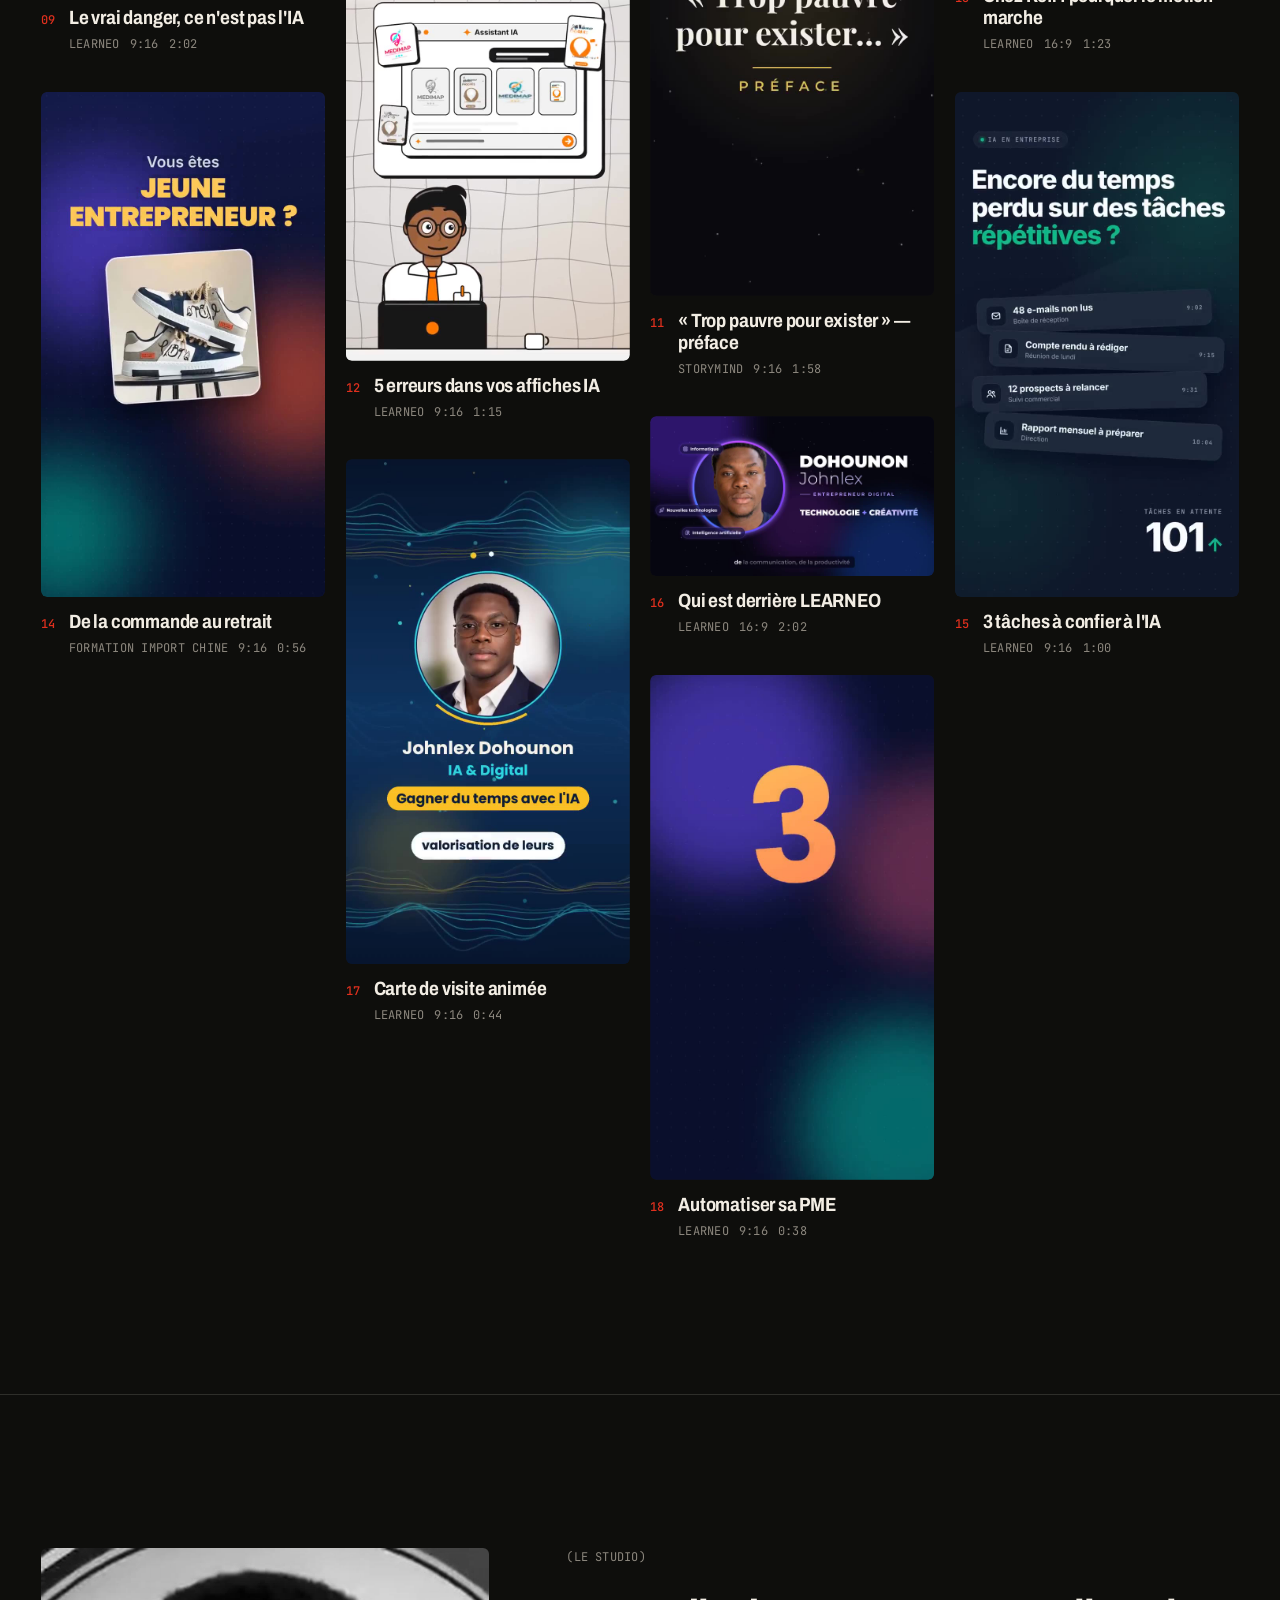
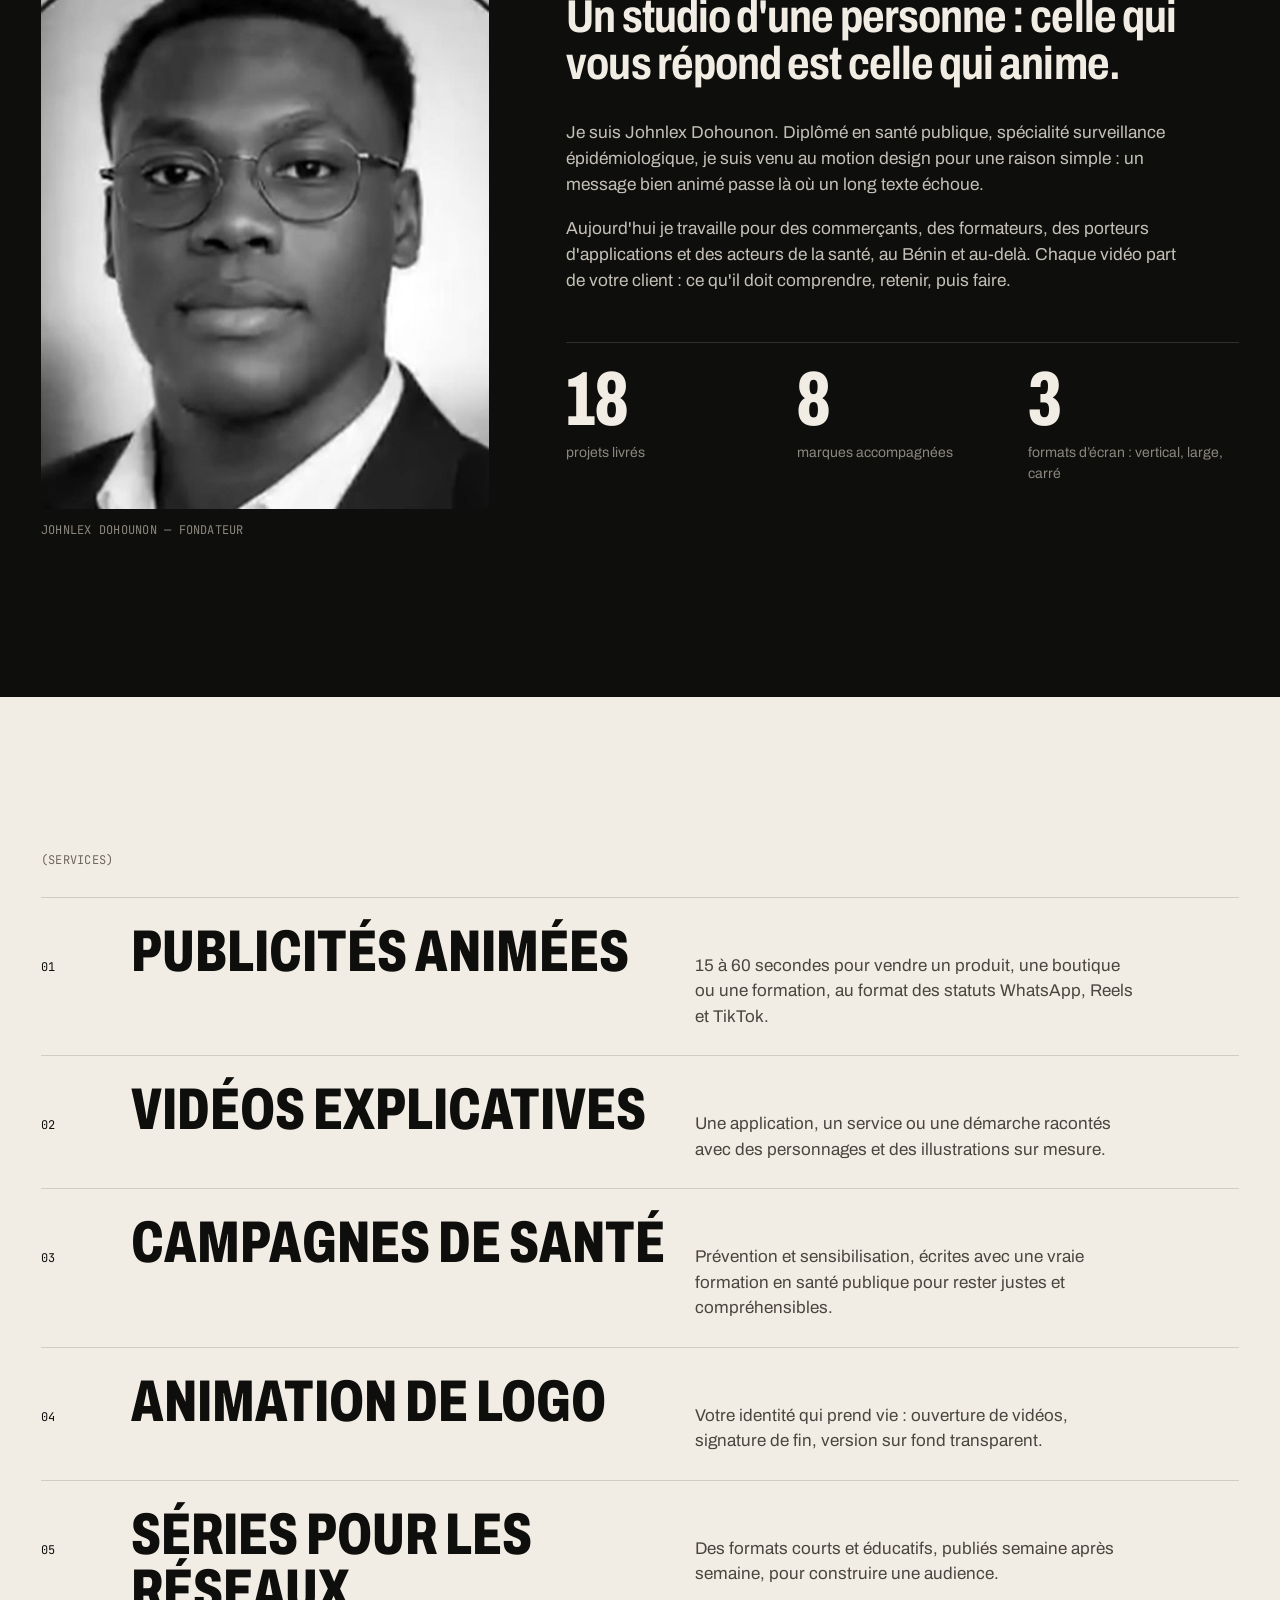
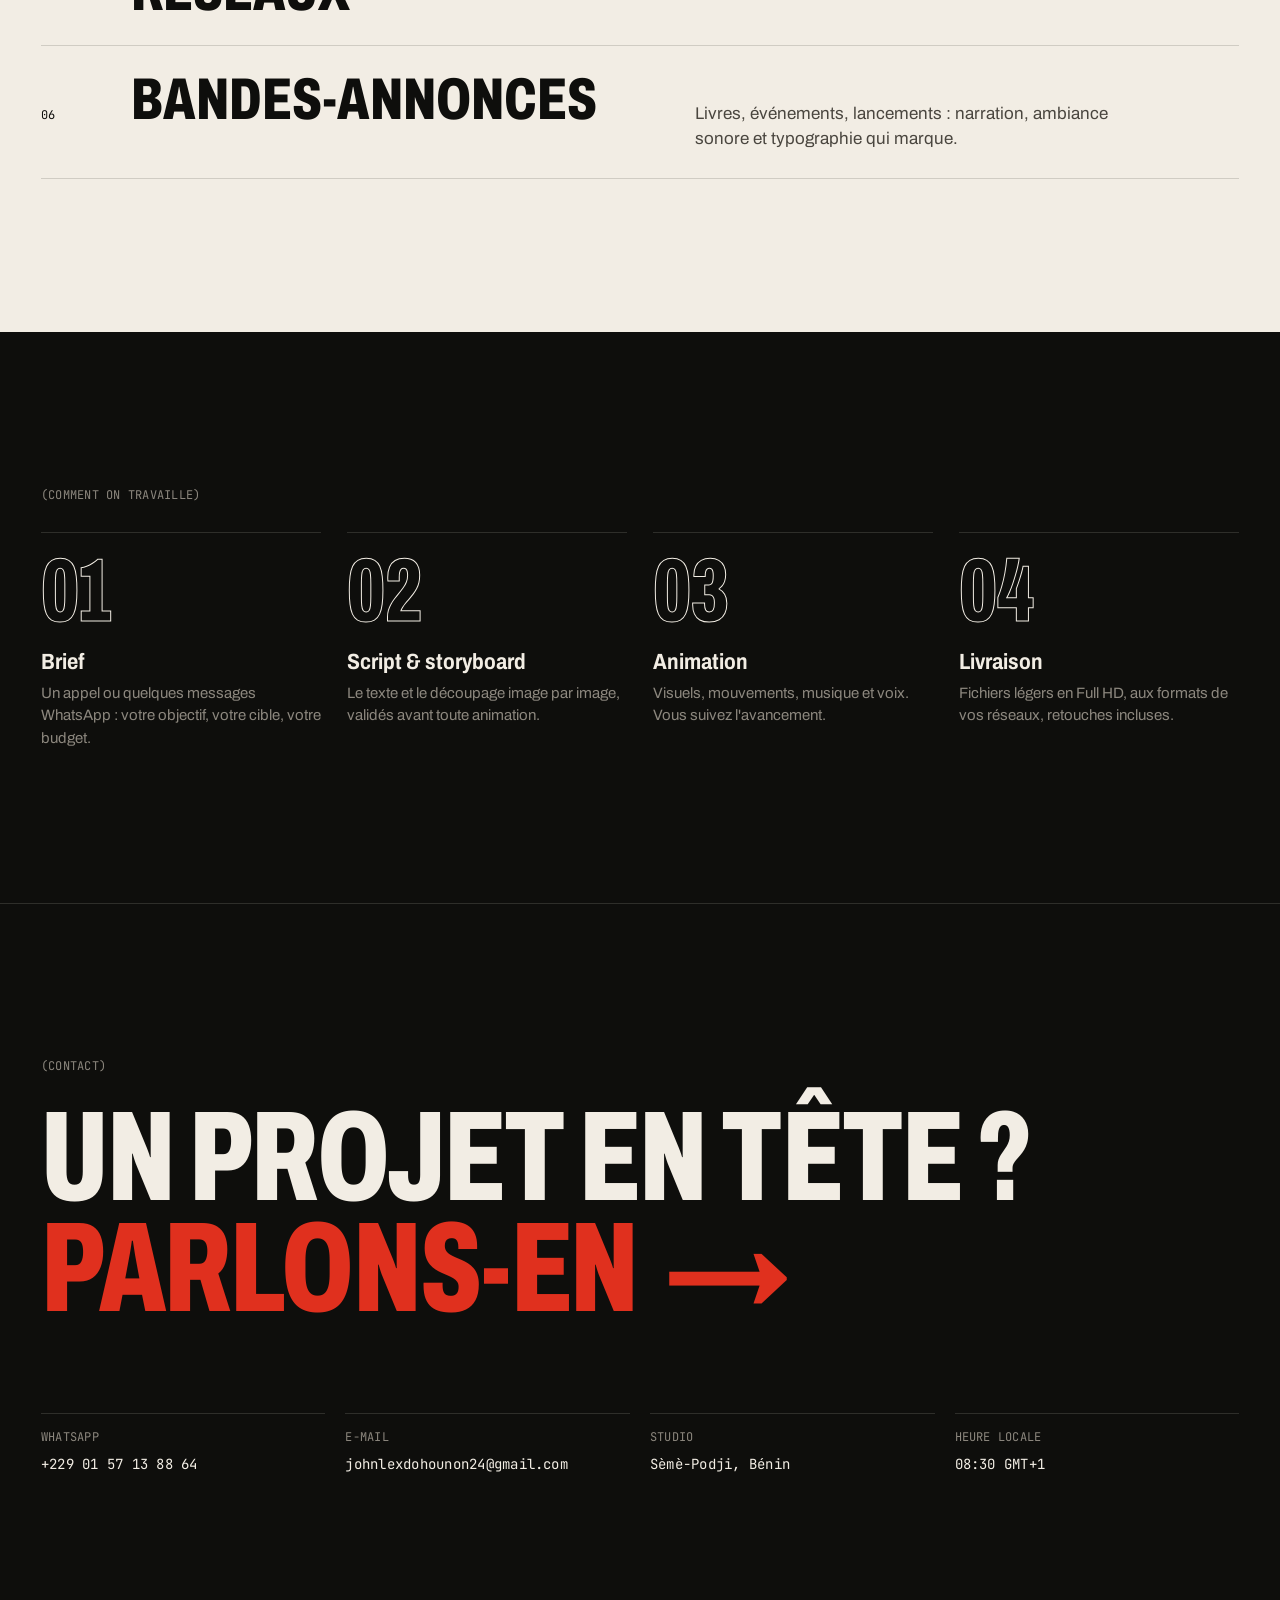
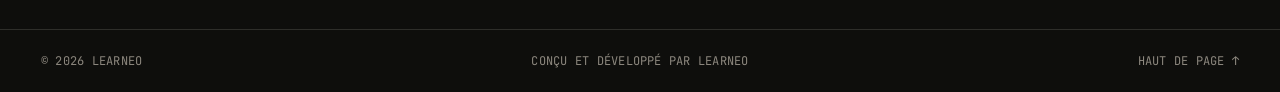
==== commit b2a125ca: "Add files via upload" ====
--- a/index.html
+++ b/index.html
@@ -3,133 +3,186 @@
 <head>
 <meta charset="utf-8">
 <meta name="viewport" content="width=device-width, initial-scale=1">
-<title>LEARNEO — Portfolio motion design de Johnlex DOHOUNON</title>
-<meta name="description" content="LEARNEO, studio de motion design et d'IA au Bénin : publicités animées, vidéos explicatives, contenus de sensibilisation en santé publique. Découvrez nos réalisations.">
-<meta property="og:title" content="LEARNEO — Portfolio motion design">
-<meta property="og:description" content="Publicités animées, vidéos explicatives et contenus de sensibilisation, conçus au Bénin par Johnlex DOHOUNON.">
-<meta property="og:image" content="learneo-johnlex.jpg">
+<title>LEARNEO — Motion design, Cotonou</title>
+<meta name="description" content="LEARNEO, studio de motion design de Johnlex Dohounon à Cotonou : publicités animées, vidéos explicatives et campagnes de santé.">
+<meta property="og:title" content="LEARNEO — Motion design, Cotonou">
+<meta property="og:description" content="Publicités animées, vidéos explicatives et campagnes de santé. 18 projets à voir.">
+<meta property="og:image" content="https://a24-5.github.io/ranlan-jose.jpg">
+<meta name="theme-color" content="#0E0E0C">
 <link rel="icon" href="logo.png">
 <link rel="preconnect" href="https://fonts.googleapis.com">
 <link rel="preconnect" href="https://fonts.gstatic.com" crossorigin>
-<link href="https://fonts.googleapis.com/css2?family=Bricolage+Grotesque:opsz,wght@12..96,500;12..96,700;12..96,800&family=Inter:wght@400;500;600&display=swap" rel="stylesheet">
+<link href="https://fonts.googleapis.com/css2?family=Archivo:wdth,wght@62..125,300..900&family=JetBrains+Mono:wght@400;500&display=swap" rel="stylesheet">
 <link rel="stylesheet" href="style.css">
 </head>
-<body>
+<body class="is-loading">
 
-<!-- Intro : animation du logo LEARNEO -->
-<div id="intro" aria-hidden="true">
-  <video id="introVideo" muted playsinline preload="auto">
-    <source src="learneo-logo.mp4" type="video/mp4">
-  </video>
-  <p class="intro-tag">Studio de motion design &amp; IA</p>
-  <button id="skipIntro" type="button">Passer l'intro →</button>
+<!-- Écran d'ouverture : animation du logo -->
+<div class="loader" id="loader" aria-hidden="true">
+  <video id="loaderVideo" src="learneo-logo.mp4" muted playsinline preload="auto"></video>
+  <div class="loader-foot">
+    <span>LEARNEO — Studio de motion design</span>
+    <span id="loaderPct">000</span>
+  </div>
 </div>
 
-<header class="nav">
-  <a href="#top" class="brand" aria-label="LEARNEO, accueil"><img src="logo.png" alt="LEARNEO"></a>
-  <nav>
-    <a href="#realisations">Réalisations</a>
-    <a href="#services">Services</a>
-    <a href="#methode">Méthode</a>
-    <a href="#contact" class="btn btn-small">Me contacter</a>
+<div class="cursor" id="cursor" aria-hidden="true"><span id="cursorLabel">Lire</span></div>
+
+<header class="top" id="top">
+  <a class="mark" href="#" aria-label="LEARNEO, retour en haut"><img src="logo-white.png" alt="LEARNEO"></a>
+  <nav class="menu">
+    <a href="#work"><i>01</i>Projets</a>
+    <a href="#about"><i>02</i>Studio</a>
+    <a href="#services"><i>03</i>Services</a>
+    <a href="#contact"><i>04</i>Contact</a>
   </nav>
+  <p class="status"><span class="dot"></span>Disponible pour de nouveaux projets</p>
 </header>
 
-<main id="top">
+<main>
 
-  <section class="hero">
-    <div class="hero-text">
-      <p class="eyebrow">Portfolio · Motion design · Bénin</p>
-      <h1>Des vidéos animées qui <em>font comprendre</em>, et qui <em class="gold">font vendre</em>.</h1>
-      <p class="lead">Je suis <strong>Johnlex DOHOUNON</strong>, fondateur de LEARNEO. Je conçois des publicités, des vidéos explicatives et des campagnes de sensibilisation en motion design, en m'appuyant sur l'intelligence artificielle pour produire vite, sans sacrifier la qualité.</p>
-      <div class="hero-cta">
-        <a href="#realisations" class="btn">Voir les réalisations</a>
-        <a href="#contact" class="btn btn-ghost">Demander un devis</a>
+  <!-- Hero -->
+  <section class="hero" id="hero">
+    <video class="hero-reel" src="showreel.mp4" poster="showreel.jpg" autoplay muted loop playsinline></video>
+    <div class="hero-shade"></div>
+    <p class="hero-tag mono">(Showreel 2026)</p>
+    <div class="hero-bottom">
+      <p class="hero-intro">Motion design pour les marques<br>qui veulent être comprises en 3 secondes.</p>
+      <h1 class="wordmark" aria-label="LEARNEO">
+        <span>L</span><span>E</span><span>A</span><span>R</span><span>N</span><span>E</span><span>O</span>
+      </h1>
+      <div class="hero-meta mono">
+        <span>Publicités · Explicatifs · Santé</span>
+        <span>Cotonou, Bénin — <b class="clock">--:--</b></span>
+        <a href="#work">Voir les projets ↓</a>
       </div>
-    </div>
-    <button class="hero-reel" type="button" data-play="learneo-johnlex" aria-label="Lire la vidéo de présentation">
-      <img src="learneo-johnlex.jpg" alt="Vidéo de présentation LEARNEO">
-      <span class="play"><svg viewBox="0 0 24 24"><path d="M8 5v14l11-7z"/></svg></span>
-      <span class="reel-label">Présentation LEARNEO · 2 min</span>
-    </button>
-  </section>
-
-  <section class="stats" aria-label="Chiffres clés">
-    <div><strong id="statCount">17</strong><span>réalisations en ligne</span></div>
-    <div><strong>8</strong><span>marques et projets accompagnés</span></div>
-    <div><strong>9:16 · 16:9</strong><span>formats réseaux sociaux et écran large</span></div>
-    <div><strong>1080p</strong><span>livraison légère, prête pour WhatsApp</span></div>
-  </section>
-
-  <section id="realisations" class="work">
-    <div class="section-head">
-      <p class="eyebrow">Réalisations</p>
-      <h2>Ce que j'ai déjà animé</h2>
-      <p>Cliquez sur une vidéo pour la regarder. Les filtres vous aident à trouver des exemples proches de votre projet.</p>
-    </div>
-    <div class="filters" role="tablist" id="filters"></div>
-    <div class="grid" id="grid"></div>
-  </section>
-
-  <section id="services" class="services">
-    <div class="section-head">
-      <p class="eyebrow">Services</p>
-      <h2>Ce que LEARNEO peut faire pour vous</h2>
-    </div>
-    <div class="cards">
-      <article><span class="ico">📣</span><h3>Publicités animées</h3><p>Spots de 15 à 60 secondes pour présenter un produit, une boutique ou une formation, pensés pour WhatsApp, Facebook, Instagram et TikTok.</p></article>
-      <article><span class="ico">💡</span><h3>Vidéos explicatives</h3><p>Un service, une application ou une démarche expliqués simplement, avec des personnages et des illustrations sur mesure.</p></article>
-      <article><span class="ico">🩺</span><h3>Sensibilisation en santé</h3><p>Messages de prévention et de santé publique, conçus avec une formation en surveillance épidémiologique pour rester justes et clairs.</p></article>
-      <article><span class="ico">✨</span><h3>Animation de logo</h3><p>Votre identité qui prend vie : intro de vidéos, signature de fin, version fond transparent.</p></article>
-      <article><span class="ico">📱</span><h3>Contenus réseaux sociaux</h3><p>Séries de vidéos courtes et éducatives pour faire grandir votre audience semaine après semaine.</p></article>
-      <article><span class="ico">📖</span><h3>Bandes-annonces</h3><p>Teasers de livres, d'événements ou de lancements, avec narration et ambiance sonore.</p></article>
     </div>
   </section>
 
-  <section id="methode" class="process">
-    <div class="section-head">
-      <p class="eyebrow">Méthode</p>
-      <h2>De l'idée à la vidéo, en 4 étapes</h2>
+  <!-- Bandeau clients -->
+  <div class="marquee" aria-label="Clients">
+    <div class="marquee-track">
+      <span>Ranlan de José</span><span>Ets DOPAM</span><span>TCHIGAN Bouillie</span><span>Treats by aritiOluwa</span><span>MEDIMAP</span><span>StoryMind</span><span>Formation Import Chine</span>
+      <span>Ranlan de José</span><span>Ets DOPAM</span><span>TCHIGAN Bouillie</span><span>Treats by aritiOluwa</span><span>MEDIMAP</span><span>StoryMind</span><span>Formation Import Chine</span>
     </div>
+  </div>
+
+  <!-- Manifeste -->
+  <section class="statement">
+    <p class="mono label">(Ce que je fais)</p>
+    <p class="statement-text" id="statement">
+      Je fabrique des publicités <span class="pill"><video src="ranlan-jose-preview.mp4" muted loop autoplay playsinline></video></span> qui donnent faim,
+      des vidéos explicatives <span class="pill wide"><video src="medimap-preview.mp4" muted loop autoplay playsinline></video></span> qui rendent simple ce qui ne l'est pas,
+      et des campagnes de santé <span class="pill wide"><video src="ia-sante-publique-preview.mp4" muted loop autoplay playsinline></video></span> que les gens regardent jusqu'au bout.
+    </p>
+  </section>
+
+  <!-- Projets -->
+  <section class="work" id="work">
+    <div class="work-head">
+      <h2 class="h-xl">Projets<sup id="count">18</sup></h2>
+      <div class="work-tools">
+        <div class="filters mono" id="filters" role="tablist" aria-label="Filtrer les projets"></div>
+        <div class="views mono" role="group" aria-label="Affichage">
+          <button type="button" data-view="grid" aria-pressed="true">Grille</button>
+          <button type="button" data-view="list" aria-pressed="false">Liste</button>
+        </div>
+      </div>
+    </div>
+    <div class="masonry" id="grid"></div>
+    <ol class="list" id="list" hidden></ol>
+    <div class="float-preview" id="floatPreview" aria-hidden="true"><video muted loop playsinline></video></div>
+  </section>
+
+  <!-- Studio -->
+  <section class="about" id="about">
+    <div class="about-photo reveal">
+      <img src="portrait.jpg" alt="Portrait de Johnlex Dohounon">
+      <p class="mono">Johnlex Dohounon — fondateur</p>
+    </div>
+    <div class="about-text">
+      <p class="mono label reveal">(Le studio)</p>
+      <h2 class="h-lg reveal">Un studio d'une personne : celle qui vous répond est celle qui anime.</h2>
+      <p class="reveal">Je suis Johnlex Dohounon. Diplômé en santé publique, spécialité surveillance épidémiologique, je suis venu au motion design pour une raison simple : un message bien animé passe là où un long texte échoue.</p>
+      <p class="reveal">Aujourd'hui je travaille pour des commerçants, des formateurs, des porteurs d'applications et des acteurs de la santé, au Bénin et au-delà. Chaque vidéo part de votre client : ce qu'il doit comprendre, retenir, puis faire.</p>
+      <dl class="figures reveal">
+        <div><dt class="num" data-to="18">0</dt><dd>projets livrés</dd></div>
+        <div><dt class="num" data-to="8">0</dt><dd>marques accompagnées</dd></div>
+        <div><dt class="num" data-to="3">0</dt><dd>formats d’écran : vertical, large, carré</dd></div>
+      </dl>
+      <ul class="formats mono reveal">
+        <li>9:16</li><li>16:9</li><li>1:1</li><li>MP4</li><li>GIF</li><li>Lottie</li><li>SVG animé</li><li>Full HD</li>
+      </ul>
+    </div>
+  </section>
+
+  <!-- Services -->
+  <section class="services" id="services">
+    <p class="mono label">(Services)</p>
+    <ul class="svc">
+      <li class="reveal"><span class="mono">01</span><h3>Publicités animées</h3><p>15 à 60 secondes pour vendre un produit, une boutique ou une formation, au format des statuts WhatsApp, Reels et TikTok.</p></li>
+      <li class="reveal"><span class="mono">02</span><h3>Vidéos explicatives</h3><p>Une application, un service ou une démarche racontés avec des personnages et des illustrations sur mesure.</p></li>
+      <li class="reveal"><span class="mono">03</span><h3>Campagnes de santé</h3><p>Prévention et sensibilisation, écrites avec une vraie formation en santé publique pour rester justes et compréhensibles.</p></li>
+      <li class="reveal"><span class="mono">04</span><h3>Animation de logo</h3><p>Votre identité qui prend vie : ouverture de vidéos, signature de fin, version sur fond transparent.</p></li>
+      <li class="reveal"><span class="mono">05</span><h3>Séries pour les réseaux</h3><p>Des formats courts et éducatifs, publiés semaine après semaine, pour construire une audience.</p></li>
+      <li class="reveal"><span class="mono">06</span><h3>Bandes-annonces</h3><p>Livres, événements, lancements : narration, ambiance sonore et typographie qui marque.</p></li>
+    </ul>
+  </section>
+
+  <!-- Méthode -->
+  <section class="process">
+    <p class="mono label">(Comment on travaille)</p>
     <ol class="steps">
-      <li><span>01</span><h3>Brief</h3><p>On échange sur votre objectif, votre cible et votre message.</p></li>
-      <li><span>02</span><h3>Script &amp; storyboard</h3><p>Je vous propose le texte et le découpage visuel, à valider avant l'animation.</p></li>
-      <li><span>03</span><h3>Animation</h3><p>Création des visuels, de l'animation, de la musique et de la voix.</p></li>
-      <li><span>04</span><h3>Livraison</h3><p>Vidéo en 1080p légère, aux formats de vos réseaux, avec des retouches incluses.</p></li>
+      <li class="reveal"><b>Brief</b><p>Un appel ou quelques messages WhatsApp : votre objectif, votre cible, votre budget.</p></li>
+      <li class="reveal"><b>Script &amp; storyboard</b><p>Le texte et le découpage image par image, validés avant toute animation.</p></li>
+      <li class="reveal"><b>Animation</b><p>Visuels, mouvements, musique et voix. Vous suivez l'avancement.</p></li>
+      <li class="reveal"><b>Livraison</b><p>Fichiers légers en Full HD, aux formats de vos réseaux, retouches incluses.</p></li>
     </ol>
   </section>
 
-  <section id="contact" class="contact">
-    <div>
-      <p class="eyebrow">Contact</p>
-      <h2>Vous avez un projet&nbsp;? Parlons-en.</h2>
-      <p>Décrivez votre activité et votre besoin : je vous réponds avec une proposition et un devis.</p>
-    </div>
-    <div class="contact-actions">
-      <a class="btn btn-wa" href="https://wa.me/2290157138864?text=Bonjour%20Johnlex%2C%20j%27ai%20vu%20votre%20portfolio%20LEARNEO%20et%20j%27aimerais%20une%20vid%C3%A9o%20pour%20mon%20activit%C3%A9." target="_blank" rel="noopener">Écrire sur WhatsApp</a>
-      <a class="btn btn-ghost" href="mailto:johnlexdohounon24@gmail.com?subject=Projet%20vid%C3%A9o%20motion%20design">johnlexdohounon24@gmail.com</a>
-      <p class="phone">+229 01 57 13 88 64 · Sèmè-Podji, Bénin</p>
+  <!-- Contact -->
+  <section class="contact" id="contact">
+    <p class="mono label">(Contact)</p>
+    <h2 class="contact-title">Un projet en tête&nbsp;?<br><a href="https://wa.me/2290157138864?text=Bonjour%20Johnlex%2C%20j%27ai%20vu%20le%20portfolio%20LEARNEO%20et%20j%27ai%20un%20projet%20de%20vid%C3%A9o." target="_blank" rel="noopener" class="big-link">Parlons-en <span>→</span></a></h2>
+    <div class="contact-grid mono">
+      <div><span>WhatsApp</span><a href="https://wa.me/2290157138864" target="_blank" rel="noopener">+229 01 57 13 88 64</a></div>
+      <div><span>E-mail</span><a href="mailto:johnlexdohounon24@gmail.com?subject=Projet%20vid%C3%A9o">johnlexdohounon24@gmail.com</a></div>
+      <div><span>Studio</span><p>Sèmè-Podji, Bénin</p></div>
+      <div><span>Heure locale</span><p class="clock">--:--</p></div>
     </div>
   </section>
 
 </main>
 
-<footer>
-  <img src="logo.png" alt="LEARNEO">
-  <p>© <span id="year">2026</span> LEARNEO · Johnlex DOHOUNON · Motion design &amp; IA</p>
+<footer class="foot mono">
+  <span>© <span id="year">2026</span> LEARNEO</span>
+  <span>Conçu et développé par LEARNEO</span>
+  <a href="#" id="toTop">Haut de page ↑</a>
 </footer>
 
-<!-- Lecteur vidéo -->
-<div id="player" role="dialog" aria-modal="true" aria-label="Lecteur vidéo" hidden>
-  <div class="player-box">
-    <button id="closePlayer" type="button" aria-label="Fermer">✕</button>
-    <div class="player-media"><video id="playerVideo" controls playsinline preload="metadata"></video></div>
-    <div class="player-info">
-      <p class="eyebrow" id="pClient"></p>
+<!-- Lecteur -->
+<div class="player" id="player" role="dialog" aria-modal="true" aria-label="Lecteur vidéo" hidden>
+  <div class="player-bar mono">
+    <span id="pIndex">01 / 18</span>
+    <div>
+      <button type="button" id="pPrev" aria-label="Projet précédent">← Préc.</button>
+      <button type="button" id="pNext" aria-label="Projet suivant">Suiv. →</button>
+      <button type="button" id="pClose" aria-label="Fermer">Fermer ✕</button>
+    </div>
+  </div>
+  <div class="player-body">
+    <div class="player-media"><video id="pVideo" controls playsinline></video></div>
+    <aside class="player-info">
+      <p class="mono" id="pClient"></p>
       <h3 id="pTitle"></h3>
       <p id="pDesc"></p>
-      <p class="meta" id="pMeta"></p>
-    </div>
+      <dl class="mono">
+        <div><dt>Format</dt><dd id="pFormat"></dd></div>
+        <div><dt>Durée</dt><dd id="pDur"></dd></div>
+        <div><dt>Année</dt><dd id="pYear"></dd></div>
+      </dl>
+      <a class="mono player-cta" href="#contact" id="pCta">Je veux une vidéo comme ça →</a>
+    </aside>
   </div>
 </div>
 
--- a/style.css
+++ b/style.css
@@ -1,157 +1,242 @@
 :root{
-  --bg:#F7F2E9; --ink:#1B1F2A; --red:#D7261E; --gold:#F2B705; --green:#1F8A4C;
-  --muted:#5d6270; --line:rgba(27,31,42,.12); --card:#fffdf8;
-  --radius:18px; --shadow:0 10px 30px -12px rgba(27,31,42,.25);
-  --display:"Bricolage Grotesque",system-ui,sans-serif; --body:"Inter",system-ui,sans-serif;
-}
-*{box-sizing:border-box}
-html{scroll-behavior:smooth}
-body{margin:0;background:var(--bg);color:var(--ink);font:16px/1.6 var(--body);-webkit-font-smoothing:antialiased;
-  background-image:radial-gradient(circle at 1px 1px,rgba(140,110,70,.14) 1px,transparent 0);background-size:54px 54px}
+  --bg:#0E0E0C; --bg2:#161613; --fg:#F2EDE4; --muted:#8C877E; --line:rgba(242,237,228,.14);
+  --red:#E0301E; --gold:#F2B705; --cream:#F7F2E9;
+  --pad:clamp(16px,3.2vw,48px);
+  --ease:cubic-bezier(.76,0,.24,1); --out:cubic-bezier(.16,1,.3,1);
+  --sans:"Archivo",system-ui,sans-serif; --mono:"JetBrains Mono",ui-monospace,monospace;
+}
+*{box-sizing:border-box;margin:0;padding:0}
+[hidden]{display:none!important}
+html{-webkit-text-size-adjust:100%}
+body{background:var(--bg);color:var(--fg);font:400 17px/1.5 var(--sans);-webkit-font-smoothing:antialiased;overflow-x:hidden}
+body.is-loading{overflow:hidden}
 img,video{display:block;max-width:100%}
-a{color:inherit}
-h1,h2,h3{font-family:var(--display);line-height:1.08;margin:0;letter-spacing:-.02em}
-.eyebrow{font:600 12px/1 var(--body);letter-spacing:.14em;text-transform:uppercase;color:var(--red);margin:0 0 14px}
-
-/* Intro */
-#intro{position:fixed;inset:0;z-index:100;background:var(--bg);display:flex;flex-direction:column;align-items:center;justify-content:center;gap:8px;transition:opacity .7s ease,visibility .7s}
-#intro video{width:min(62vmin,520px);mix-blend-mode:multiply}
-#intro .intro-tag{margin:0;font:600 13px var(--body);letter-spacing:.2em;text-transform:uppercase;color:var(--muted);opacity:0;animation:fadeUp .8s 3.4s forwards}
-#skipIntro{position:absolute;bottom:28px;right:28px;background:none;border:1px solid var(--line);border-radius:999px;padding:9px 16px;font:500 14px var(--body);color:var(--ink);cursor:pointer}
-#skipIntro:hover{background:var(--ink);color:var(--bg)}
-#intro.done{opacity:0;visibility:hidden;pointer-events:none}
-body.intro-on{overflow:hidden}
-@keyframes fadeUp{from{opacity:0;transform:translateY(8px)}to{opacity:1;transform:none}}
-
-/* Nav */
-.nav{position:sticky;top:0;z-index:20;display:flex;align-items:center;justify-content:space-between;gap:16px;padding:12px clamp(18px,4vw,56px);
-  background:rgba(247,242,233,.85);backdrop-filter:blur(10px);border-bottom:1px solid var(--line)}
-.brand{display:flex;align-items:center;gap:10px;text-decoration:none;font:800 20px var(--display);letter-spacing:.02em}
-.brand img{height:46px;width:auto;mix-blend-mode:multiply}
-.brand span{display:none}
-.nav nav{display:flex;align-items:center;gap:clamp(10px,2.4vw,28px);font-weight:500;font-size:15px}
-.nav nav a{text-decoration:none}
-.nav nav a:not(.btn):hover{color:var(--red)}
-
-.btn{display:inline-flex;align-items:center;justify-content:center;gap:8px;padding:14px 24px;border-radius:999px;background:var(--ink);color:var(--bg);text-decoration:none;font-weight:600;border:2px solid var(--ink);transition:transform .2s,background .2s}
-.btn:hover{transform:translateY(-2px);background:var(--red);border-color:var(--red)}
-.btn-small{padding:9px 16px;font-size:14px}
-.btn-ghost{background:transparent;color:var(--ink)}
-.btn-ghost:hover{color:var(--bg)}
-.btn-wa{background:#1FA855;border-color:#1FA855}
-
-main section{padding:clamp(56px,9vw,110px) clamp(18px,4vw,56px)}
-
-/* Hero */
-.hero{display:grid;grid-template-columns:1.05fr 1fr;gap:clamp(28px,5vw,72px);align-items:center;max-width:1280px;margin:0 auto}
-.hero h1{font-size:clamp(38px,5.6vw,76px);font-weight:800}
-.hero h1 em{font-style:normal;color:var(--red)}
-.hero h1 em.gold{color:var(--ink);background:linear-gradient(transparent 62%,var(--gold) 62%)}
-.lead{font-size:clamp(16px,1.4vw,19px);color:var(--muted);max-width:560px;margin:22px 0 30px}
-.lead strong{color:var(--ink)}
-.hero-cta{display:flex;flex-wrap:wrap;gap:12px}
-.hero-reel{position:relative;padding:0;border:0;border-radius:var(--radius);overflow:hidden;cursor:pointer;box-shadow:var(--shadow);background:var(--ink);aspect-ratio:16/9;transform:rotate(1.2deg);transition:transform .3s}
-.hero-reel:hover{transform:rotate(0) scale(1.01)}
-.hero-reel img{width:100%;height:100%;object-fit:cover}
-.play{position:absolute;inset:0;margin:auto;width:76px;height:76px;border-radius:50%;background:var(--gold);display:grid;place-items:center;box-shadow:0 0 0 10px rgba(242,183,5,.28);transition:transform .2s}
-.play svg{width:34px;fill:var(--ink);margin-left:4px}
-.hero-reel:hover .play{transform:scale(1.08)}
-.reel-label{position:absolute;left:14px;bottom:14px;background:rgba(27,31,42,.8);color:#fff;font-size:13px;font-weight:600;padding:6px 12px;border-radius:999px}
-
-/* Stats */
-.stats{display:grid;grid-template-columns:repeat(4,1fr);gap:0;max-width:1280px;margin:0 auto;padding-top:0!important;padding-bottom:0!important}
-.stats div{padding:22px 20px;border-top:2px solid var(--ink)}
-.stats strong{display:block;font:800 clamp(26px,3vw,38px) var(--display)}
-.stats span{color:var(--muted);font-size:14px}
-
-/* Work */
-.section-head{max-width:1280px;margin:0 auto 32px}
-.section-head h2{font-size:clamp(32px,4.2vw,56px);font-weight:800}
-.section-head p:not(.eyebrow){color:var(--muted);max-width:620px;margin:14px 0 0}
-.filters{max-width:1280px;margin:0 auto 28px;display:flex;flex-wrap:wrap;gap:8px}
-.filters button{font:500 14px var(--body);padding:9px 16px;border-radius:999px;border:1px solid var(--line);background:var(--card);color:var(--ink);cursor:pointer;transition:all .2s}
-.filters button[aria-selected="true"]{background:var(--ink);color:var(--bg);border-color:var(--ink)}
-.filters button span{opacity:.55;margin-left:4px}
-.grid{max-width:1280px;margin:0 auto;display:grid;grid-template-columns:repeat(auto-fill,minmax(230px,1fr));gap:22px;grid-auto-flow:dense}
-.card{background:var(--card);border-radius:var(--radius);overflow:hidden;border:1px solid var(--line);cursor:pointer;display:flex;flex-direction:column;text-align:left;padding:0;font:inherit;color:inherit;transition:transform .25s,box-shadow .25s;animation:fadeUp .5s both}
-.card:hover{transform:translateY(-4px);box-shadow:var(--shadow)}
-.card.wide{grid-column:span 2}
-.thumb{position:relative;background:var(--ink);aspect-ratio:9/16;overflow:hidden}
-.card.wide .thumb{aspect-ratio:16/9}
-.thumb img{width:100%;height:100%;object-fit:cover;transition:transform .5s}
+a{color:inherit;text-decoration:none}
+button{font:inherit;color:inherit;background:none;border:0;cursor:pointer}
+ul,ol{list-style:none}
+::selection{background:var(--red);color:var(--fg)}
+.mono{font-family:var(--mono);font-size:12px;letter-spacing:.02em;text-transform:uppercase}
+.label{color:var(--muted);margin-bottom:28px}
+.small{color:var(--muted);text-transform:none}
+section{padding:clamp(80px,12vw,160px) var(--pad)}
+
+/* ---------- Loader ---------- */
+.loader{position:fixed;inset:0;z-index:200;background:var(--cream);color:#1B1F2A;display:grid;place-items:center;
+  transition:transform 1s var(--ease)}
+.loader video{width:min(56vmin,460px);mix-blend-mode:multiply}
+.loader-foot{position:absolute;left:var(--pad);right:var(--pad);bottom:24px;display:flex;justify-content:space-between;align-items:flex-end;
+  font:500 12px var(--mono);text-transform:uppercase}
+#loaderPct{font:800 clamp(48px,9vw,120px)/.8 var(--sans);font-stretch:70%;letter-spacing:-.02em}
+.loader.out{transform:translateY(-100%)}
+.loader.gone{display:none}
+
+/* ---------- Cursor ---------- */
+.cursor{position:fixed;left:0;top:0;z-index:150;width:12px;height:12px;margin:-6px 0 0 -6px;border-radius:50%;background:var(--fg);
+  pointer-events:none;mix-blend-mode:difference;display:grid;place-items:center;
+  transition:width .35s var(--out),height .35s var(--out),margin .35s var(--out),background .3s}
+.cursor span{font:500 11px var(--mono);text-transform:uppercase;color:var(--bg);opacity:0;transition:opacity .2s}
+.cursor.is-link{width:44px;height:44px;margin:-22px 0 0 -22px}
+.cursor.is-play{width:84px;height:84px;margin:-42px 0 0 -42px;background:var(--red);mix-blend-mode:normal}
+.cursor.is-play span{opacity:1;color:var(--fg)}
+@media (hover:none),(pointer:coarse){.cursor{display:none}}
+@media (hover:hover) and (pointer:fine){body.has-cursor,body.has-cursor a,body.has-cursor button{cursor:none}}
+
+/* ---------- Header ---------- */
+.top{position:fixed;top:0;left:0;right:0;z-index:50;display:grid;grid-template-columns:1fr auto 1fr;align-items:center;gap:16px;
+  padding:16px var(--pad);transition:transform .5s var(--out),background .3s}
+.top.hide{transform:translateY(-110%)}
+.top.solid{background:rgba(14,14,12,.82);backdrop-filter:blur(12px)}
+.mark img{height:40px;width:auto}
+.menu{display:flex;gap:clamp(14px,2.4vw,34px);font:500 13px var(--mono);text-transform:uppercase}
+.menu a{position:relative;display:flex;gap:6px}
+.menu i{font-style:normal;color:var(--muted)}
+.menu a::after{content:"";position:absolute;left:0;right:0;bottom:-4px;height:1px;background:currentColor;transform:scaleX(0);transform-origin:right;transition:transform .5s var(--out)}
+.menu a:hover::after{transform:scaleX(1);transform-origin:left}
+.status{justify-self:end;font:500 12px var(--mono);text-transform:uppercase;display:flex;align-items:center;gap:8px;color:var(--muted)}
+.dot{width:8px;height:8px;border-radius:50%;background:#3DDC84;box-shadow:0 0 0 0 rgba(61,220,132,.6);animation:pulse 2s infinite}
+@keyframes pulse{70%{box-shadow:0 0 0 8px rgba(61,220,132,0)}100%{box-shadow:0 0 0 0 rgba(61,220,132,0)}}
+
+/* ---------- Hero ---------- */
+.hero{position:relative;height:100svh;min-height:560px;padding:0;overflow:hidden;display:flex;align-items:flex-end}
+.hero-reel{position:absolute;inset:0;width:100%;height:100%;object-fit:cover;transform:scale(1.08);transition:transform 1.8s var(--out)}
+body.ready .hero-reel{transform:scale(1)}
+.hero-shade{position:absolute;inset:0;background:linear-gradient(180deg,rgba(14,14,12,.55) 0%,rgba(14,14,12,.05) 35%,rgba(14,14,12,.35) 55%,rgba(14,14,12,.97) 100%)}
+@media (max-width:640px){.hero-shade{background:linear-gradient(180deg,rgba(14,14,12,.6) 0%,rgba(14,14,12,.1) 30%,rgba(14,14,12,.9) 66%,rgba(14,14,12,.98) 100%)}}
+.hero-tag{position:absolute;top:88px;left:var(--pad);color:rgba(242,237,228,.75)}
+.hero-bottom{position:relative;width:100%;padding:0 var(--pad) 20px}
+.hero-intro{font:500 clamp(18px,1.8vw,24px)/1.25 var(--sans);max-width:520px;margin-bottom:clamp(8px,1.4vw,18px);
+  opacity:0;transform:translateY(16px);transition:all 1s var(--out) .5s}
+.wordmark{display:flex;justify-content:space-between;font:900 clamp(80px,21.5vw,420px)/.78 var(--sans);font-stretch:62%;letter-spacing:-.01em;
+  overflow:hidden;padding-top:.06em;margin:0 -.02em}
+.wordmark span{display:block;transform:translateY(105%);transition:transform 1.2s var(--out)}
+body.ready .wordmark span{transform:none}
+body.ready .hero-intro,body.ready .hero-meta{opacity:1;transform:none}
+.hero-meta{display:grid;grid-template-columns:1fr 1fr 1fr;gap:16px;margin-top:18px;padding-top:14px;border-top:1px solid var(--line);
+  opacity:0;transform:translateY(10px);transition:all 1s var(--out) .7s}
+.hero-meta span:nth-child(2){text-align:center}
+.hero-meta a{text-align:right}
+.hero-meta b{font-weight:500}
+
+/* ---------- Marquee ---------- */
+.marquee{overflow:hidden;border-block:1px solid var(--line);padding:22px 0;background:var(--bg)}
+.marquee-track{display:flex;width:max-content;animation:scroll 38s linear infinite}
+.marquee span{font:700 clamp(28px,4vw,56px)/1 var(--sans);font-stretch:75%;text-transform:uppercase;padding:0 .5em;white-space:nowrap;display:flex;align-items:center;gap:1em}
+.marquee span::after{content:"";width:.32em;height:.32em;border-radius:50%;background:var(--red);margin-left:1em}
+.marquee:hover .marquee-track{animation-play-state:paused}
+@keyframes scroll{to{transform:translateX(-50%)}}
+
+/* ---------- Statement ---------- */
+.statement-text{font:500 clamp(30px,4.6vw,72px)/1.08 var(--sans);font-stretch:85%;letter-spacing:-.02em;max-width:1500px}
+.statement-text .w{opacity:.16;transition:opacity .25s}
+.statement-text .w.on{opacity:1}
+.pill{display:inline-block;vertical-align:middle;width:.9em;height:1.3em;border-radius:.6em;overflow:hidden;margin:0 .08em;transform:translateY(-.06em);background:var(--bg2)}
+.pill.wide{width:2em;height:1.1em}
+.pill video{width:100%;height:100%;object-fit:cover}
+
+/* ---------- Work ---------- */
+.work{padding-top:0}
+.work-head{display:flex;justify-content:space-between;align-items:flex-end;gap:24px;flex-wrap:wrap;margin-bottom:40px;border-top:1px solid var(--line);padding-top:28px}
+.h-xl{font:800 clamp(56px,10vw,160px)/.85 var(--sans);font-stretch:68%;text-transform:uppercase;letter-spacing:-.01em}
+.h-xl sup{font:500 .16em var(--mono);vertical-align:top;margin-left:.3em;color:var(--red)}
+.work-tools{display:flex;gap:28px;align-items:center;flex-wrap:wrap}
+.filters,.views{display:flex;gap:4px;flex-wrap:wrap}
+.filters button,.views button{padding:8px 12px;border:1px solid var(--line);border-radius:999px;transition:background .3s,color .3s,border-color .3s}
+.filters button:hover,.views button:hover{border-color:var(--fg)}
+.filters button[aria-selected="true"],.views button[aria-pressed="true"]{background:var(--fg);color:var(--bg);border-color:var(--fg)}
+.filters button sup{font-size:9px;margin-left:3px;opacity:.6}
+
+.masonry{display:flex;gap:clamp(12px,1.6vw,24px);align-items:flex-start}
+.col{flex:1;display:flex;flex-direction:column;gap:clamp(28px,3vw,48px);min-width:0}
+.card{display:block;width:100%;text-align:left;opacity:0;transform:translateY(40px);transition:opacity .9s var(--out),transform .9s var(--out)}
+.card.in{opacity:1;transform:none}
+.thumb{position:relative;overflow:hidden;border-radius:6px;background:var(--bg2);clip-path:inset(0 round 6px);transition:clip-path .6s var(--out)}
+.thumb img,.thumb video{width:100%;height:100%;object-fit:cover;position:absolute;inset:0}
+.thumb video{opacity:0;transition:opacity .4s}
+.card.playing .thumb video{opacity:1}
+.card:hover .thumb{clip-path:inset(10px round 6px)}
 .card:hover .thumb img{transform:scale(1.04)}
-.thumb .play{width:58px;height:58px;opacity:0;transform:scale(.8)}
-.thumb .play svg{width:26px}
-.card:hover .thumb .play{opacity:1;transform:scale(1)}
-.badges{position:absolute;top:10px;left:10px;right:10px;display:flex;justify-content:space-between}
-.badges span{background:rgba(27,31,42,.82);color:#fff;font-size:12px;font-weight:600;padding:4px 9px;border-radius:999px}
-.card-body{padding:16px 18px 20px}
-.card-body .client{font-size:12px;font-weight:600;color:var(--red);text-transform:uppercase;letter-spacing:.06em;margin:0 0 6px}
-.card-body h3{font-size:19px;font-weight:700}
-
-/* Services */
-.services{background:var(--ink);color:var(--bg)}
-.services .eyebrow{color:var(--gold)}
-.cards{max-width:1280px;margin:0 auto;display:grid;grid-template-columns:repeat(3,1fr);gap:18px}
-.cards article{border:1px solid rgba(247,242,233,.14);border-radius:var(--radius);padding:26px;background:rgba(255,255,255,.03)}
-.cards .ico{font-size:28px}
-.cards h3{font-size:22px;margin:14px 0 8px}
-.cards p{margin:0;color:rgba(247,242,233,.72);font-size:15px}
-
-/* Process */
-.steps{max-width:1280px;margin:0 auto;padding:0;list-style:none;display:grid;grid-template-columns:repeat(4,1fr);gap:18px}
-.steps li{border-top:2px solid var(--ink);padding-top:18px}
-.steps span{font:800 44px var(--display);color:var(--gold);-webkit-text-stroke:1px var(--ink)}
-.steps h3{font-size:22px;margin:6px 0 6px}
-.steps p{margin:0;color:var(--muted);font-size:15px}
-
-/* Contact */
-.contact{max-width:1280px;margin:0 auto 60px;border-radius:28px;background:var(--red);color:#fff;display:grid;grid-template-columns:1.2fr 1fr;gap:32px;align-items:center;padding:clamp(32px,5vw,64px)!important}
-.contact .eyebrow{color:var(--gold)}
-.contact h2{font-size:clamp(30px,4vw,52px);font-weight:800}
-.contact p{opacity:.9}
-.contact-actions{display:flex;flex-direction:column;gap:12px}
-.contact .btn-ghost{color:#fff;border-color:#fff}
-.contact .btn-ghost:hover{background:#fff;color:var(--red)}
-.phone{margin:4px 0 0;font-size:14px;text-align:center}
-
-footer{display:flex;flex-direction:column;align-items:center;gap:6px;padding:20px 20px 40px;color:var(--muted);font-size:14px}
-footer img{width:140px;mix-blend-mode:multiply}
-footer p{margin:0}
-
-/* Player */
-#player{position:fixed;inset:0;z-index:50;background:rgba(15,17,24,.88);backdrop-filter:blur(6px);display:grid;place-items:center;padding:20px}
-#player[hidden]{display:none}
-.player-box{position:relative;display:flex;gap:28px;align-items:center;max-width:1200px;width:100%;max-height:92vh}
-.player-media{flex:0 1 auto;display:flex;justify-content:center}
-#playerVideo{max-height:88vh;max-width:100%;border-radius:14px;background:#000}
-.player-box.wide{flex-direction:column;align-items:stretch;max-width:1000px}
-.player-box.wide #playerVideo{max-height:70vh;width:100%}
-.player-info{color:#fff;flex:1 1 320px;max-width:420px}
-.player-box.wide .player-info{max-width:none}
-.player-info .eyebrow{color:var(--gold)}
-.player-info h3{font-size:clamp(22px,2.4vw,30px)}
-.player-info p{color:rgba(255,255,255,.78)}
-.player-info .meta{font-size:14px;color:rgba(255,255,255,.55)}
-#closePlayer{position:absolute;top:-6px;right:-6px;z-index:2;width:44px;height:44px;border-radius:50%;border:0;background:#fff;color:var(--ink);font-size:18px;cursor:pointer}
-
-@media (max-width:980px){
-  .hero{grid-template-columns:1fr}
-  .stats{grid-template-columns:repeat(2,1fr)}
-  .cards{grid-template-columns:repeat(2,1fr)}
+.thumb img{transition:transform 1.2s var(--out)}
+.card-meta{display:grid;grid-template-columns:auto 1fr;column-gap:14px;padding-top:14px}
+.card-meta .n{color:var(--red);font:500 12px var(--mono);padding-top:5px}
+.card-meta h3{font:700 clamp(18px,1.5vw,22px)/1.15 var(--sans);font-stretch:85%;letter-spacing:-.01em}
+.card-meta p{grid-column:2;color:var(--muted);margin-top:6px;display:flex;gap:10px;flex-wrap:wrap}
+
+.list{border-top:1px solid var(--line)}
+.row{display:grid;grid-template-columns:60px 1.6fr 1fr 110px 70px;gap:16px;align-items:baseline;width:100%;text-align:left;padding:22px 0;border-bottom:1px solid var(--line);
+  position:relative;transition:padding .4s var(--out),color .3s}
+.row::before{content:"";position:absolute;inset:0;background:var(--fg);transform:scaleY(0);transform-origin:bottom;transition:transform .45s var(--out);z-index:-1}
+.row:hover{color:var(--bg);padding-left:16px}
+.row:hover::before{transform:scaleY(1)}
+.row h3{font:700 clamp(22px,2.6vw,40px)/1 var(--sans);font-stretch:75%;text-transform:uppercase}
+.row .mono{color:inherit;opacity:.7}
+.list{position:relative;isolation:isolate}
+.float-preview{position:fixed;left:0;top:0;z-index:40;width:220px;pointer-events:none;border-radius:6px;overflow:hidden;opacity:0;transition:opacity .3s}
+.float-preview.wide{width:340px}
+.float-preview.on{opacity:1}
+
+/* ---------- About ---------- */
+.about{display:grid;grid-template-columns:minmax(0,.8fr) minmax(0,1.2fr);gap:clamp(32px,6vw,110px);align-items:start;border-top:1px solid var(--line)}
+.about-photo{position:sticky;top:100px}
+.about-photo img{width:100%;aspect-ratio:4/5;object-fit:cover;border-radius:6px;filter:grayscale(1) contrast(1.05);transition:filter .8s}
+.about-photo:hover img{filter:none}
+.about-photo p{margin-top:12px;color:var(--muted)}
+.h-lg{font:700 clamp(30px,3.6vw,56px)/1.02 var(--sans);font-stretch:80%;letter-spacing:-.02em;margin-bottom:32px}
+.about-text>p:not(.mono){font-size:clamp(17px,1.35vw,20px);color:rgba(242,237,228,.8);max-width:620px;margin-bottom:18px}
+.figures{display:grid;grid-template-columns:repeat(3,1fr);gap:20px;margin:48px 0 18px;border-top:1px solid var(--line);padding-top:22px}
+.figures dt{font:800 clamp(56px,6vw,96px)/.9 var(--sans);font-stretch:65%}
+.figures dd{color:var(--muted);font-size:14px;margin-top:8px}
+.formats{display:flex;flex-wrap:wrap;gap:6px;margin-top:28px}
+.formats li{border:1px solid var(--line);border-radius:999px;padding:6px 11px}
+
+/* ---------- Services ---------- */
+.services{background:var(--fg);color:var(--bg)}
+.services .label{color:#6c675f}
+.svc li{display:grid;grid-template-columns:70px 1fr 1fr;gap:20px;align-items:baseline;padding:26px 0;border-top:1px solid rgba(14,14,12,.15)}
+.svc li:last-child{border-bottom:1px solid rgba(14,14,12,.15)}
+.svc h3{font:800 clamp(30px,4.6vw,72px)/.95 var(--sans);font-stretch:70%;text-transform:uppercase;transition:transform .5s var(--out),color .3s}
+.svc li:hover h3{transform:translateX(14px);color:var(--red)}
+.svc p{max-width:440px;color:#4a463f}
+
+/* ---------- Process ---------- */
+.steps{display:grid;grid-template-columns:repeat(4,1fr);gap:clamp(16px,2vw,28px);counter-reset:s}
+.steps li{counter-increment:s;border-top:1px solid var(--line);padding-top:18px}
+.steps li::before{content:"0" counter(s);display:block;font:800 clamp(64px,7vw,120px)/.9 var(--sans);font-stretch:62%;color:transparent;-webkit-text-stroke:1px var(--fg);margin-bottom:18px}
+.steps b{display:block;font:700 22px/1.1 var(--sans);font-stretch:85%;margin-bottom:8px}
+.steps p{color:var(--muted);font-size:15px}
+
+/* ---------- Contact ---------- */
+.contact{border-top:1px solid var(--line)}
+.contact-title{font:800 clamp(52px,10vw,170px)/.86 var(--sans);font-stretch:66%;text-transform:uppercase;letter-spacing:-.01em}
+.big-link{display:inline-flex;gap:.2em;color:var(--red);position:relative}
+.big-link span{display:inline-block;transition:transform .5s var(--out)}
+.big-link:hover span{transform:translateX(.25em) rotate(-45deg)}
+.big-link::after{content:"";position:absolute;left:0;right:0;bottom:.04em;height:.06em;background:currentColor;transform:scaleX(0);transform-origin:right;transition:transform .7s var(--out)}
+.big-link:hover::after{transform:scaleX(1);transform-origin:left}
+.contact-grid{display:grid;grid-template-columns:repeat(4,1fr);gap:20px;margin-top:clamp(48px,7vw,96px)}
+.contact-grid div{border-top:1px solid var(--line);padding-top:14px;display:flex;flex-direction:column;gap:8px}
+.contact-grid span{color:var(--muted)}
+.contact-grid a,.contact-grid p{text-transform:none;font-size:14px;word-break:break-all}
+.contact-grid a:hover{color:var(--red)}
+.foot{display:flex;justify-content:space-between;gap:16px;padding:22px var(--pad);border-top:1px solid var(--line);color:var(--muted)}
+.foot a:hover{color:var(--fg)}
+
+/* ---------- Reveal ---------- */
+.reveal{opacity:0;transform:translateY(30px);transition:opacity 1s var(--out),transform 1s var(--out)}
+.reveal.in{opacity:1;transform:none}
+
+/* ---------- Player ---------- */
+.player{position:fixed;inset:0;z-index:120;background:var(--bg);display:flex;flex-direction:column;animation:pin .6s var(--out)}
+.player[hidden]{display:none}
+@keyframes pin{from{clip-path:inset(100% 0 0 0)}to{clip-path:inset(0)}}
+.player-bar{display:flex;justify-content:space-between;align-items:center;padding:16px var(--pad);border-bottom:1px solid var(--line)}
+.player-bar div{display:flex;gap:6px}
+.player-bar button{padding:8px 12px;border:1px solid var(--line);border-radius:999px}
+.player-bar button:hover{background:var(--fg);color:var(--bg)}
+.player-body{flex:1;min-height:0;display:grid;grid-template-columns:minmax(0,1fr) 380px;gap:clamp(20px,3vw,48px);padding:clamp(16px,2.5vw,36px) var(--pad)}
+.player-media{min-height:0;display:flex;align-items:center;justify-content:center}
+#pVideo{max-width:100%;max-height:100%;border-radius:6px;background:#000}
+.player-info{align-self:end;display:flex;flex-direction:column;gap:16px}
+.player-info>.mono:first-child{color:var(--red)}
+.player-info h3{font:800 clamp(30px,3vw,48px)/.95 var(--sans);font-stretch:72%;text-transform:uppercase}
+.player-info>p{color:rgba(242,237,228,.75)}
+.player-info dl{display:grid;grid-template-columns:repeat(3,1fr);gap:10px;border-top:1px solid var(--line);padding-top:14px}
+.player-info dt{color:var(--muted);margin-bottom:4px}
+.player-cta{border:1px solid var(--fg);border-radius:999px;padding:14px 18px;text-align:center;transition:background .3s,color .3s}
+.player-cta:hover{background:var(--red);border-color:var(--red)}
+
+/* ---------- Responsive ---------- */
+@media (max-width:1000px){
+  .top{grid-template-columns:auto 1fr}
+  .status{display:none}
+  .menu{justify-self:end}
+  .about{grid-template-columns:1fr}
+  .about-photo{position:relative;top:0;max-width:420px}
+  .svc li{grid-template-columns:50px 1fr}
+  .svc p{grid-column:2}
   .steps{grid-template-columns:repeat(2,1fr)}
-  .contact{grid-template-columns:1fr}
-  .player-box{flex-direction:column;align-items:stretch;overflow-y:auto}
-  #playerVideo{max-height:68vh;margin:0 auto}
-  .player-info{max-width:none}
+  .contact-grid{grid-template-columns:repeat(2,1fr)}
+  .player-body{grid-template-columns:1fr;grid-template-rows:minmax(0,1fr) auto;overflow-y:auto}
+  .player-info{align-self:start}
 }
 @media (max-width:640px){
-  .nav nav a:not(.btn){display:none}
-  .grid{grid-template-columns:repeat(2,1fr);gap:12px}
-  .card.wide{grid-column:span 2}
-  .card-body{padding:12px 12px 14px}
-  .card-body h3{font-size:15px}
-  .cards,.steps{grid-template-columns:1fr}
-  #closePlayer{top:4px;right:4px}
-}
-@media (prefers-reduced-motion:reduce){*{animation:none!important;transition:none!important}}
+  body{font-size:16px}
+  .menu i{display:none}
+  .menu{gap:12px;font-size:11px}
+  .mark img{height:32px}
+  .hero-meta{grid-template-columns:1fr 1fr}
+  .hero-meta span:first-child{display:none}
+  .hero-meta span:nth-child(2){text-align:left}
+  .hero-tag{top:72px}
+  .row{grid-template-columns:36px 1fr 60px}
+  .row .c-client,.row .c-cat{display:none}
+  .figures{grid-template-columns:1fr 1fr 1fr;gap:10px}
+  .steps{grid-template-columns:1fr}
+  .contact-grid{grid-template-columns:1fr}
+  .foot{flex-direction:column;align-items:flex-start}
+  .player-bar button{padding:7px 9px}
+  .player-info dl{grid-template-columns:repeat(3,1fr)}
+}
+@media (prefers-reduced-motion:reduce){
+  *,*::before,*::after{animation:none!important;transition:none!important}
+  .card,.reveal{opacity:1;transform:none}
+}
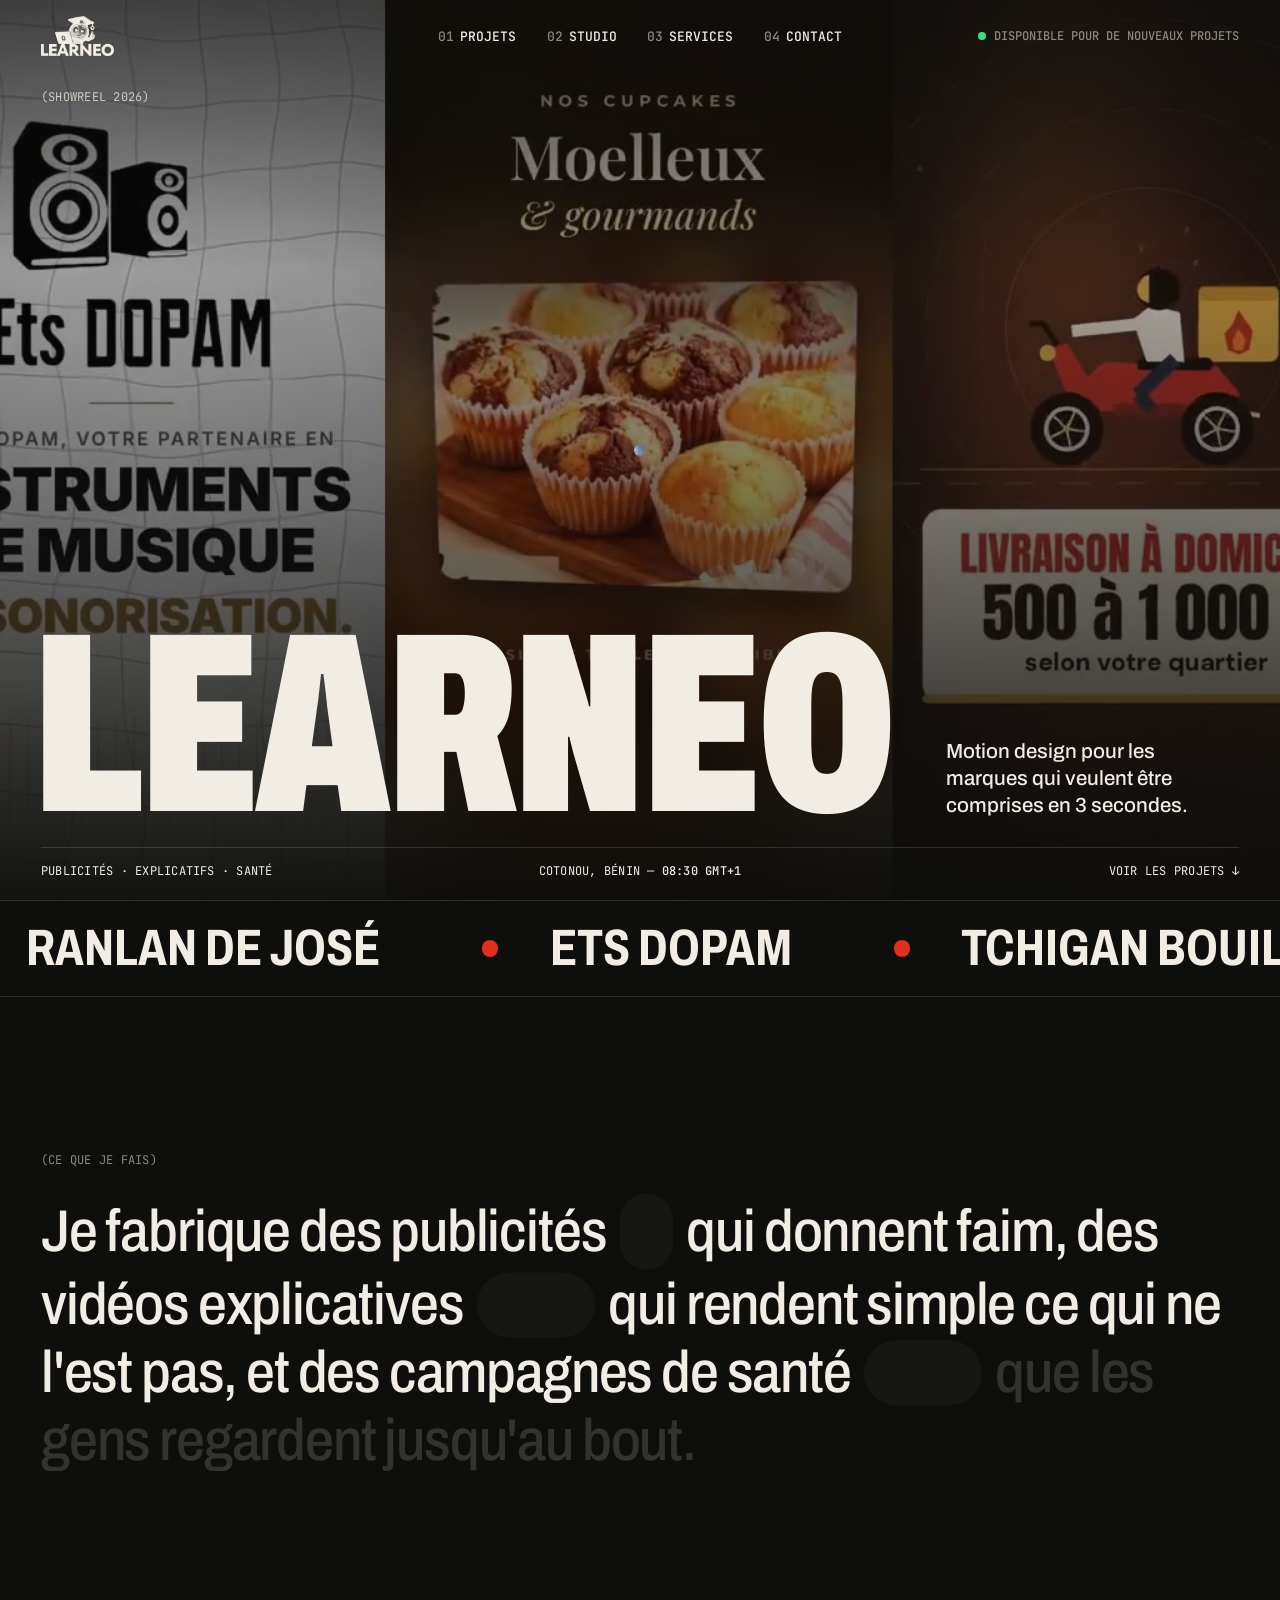
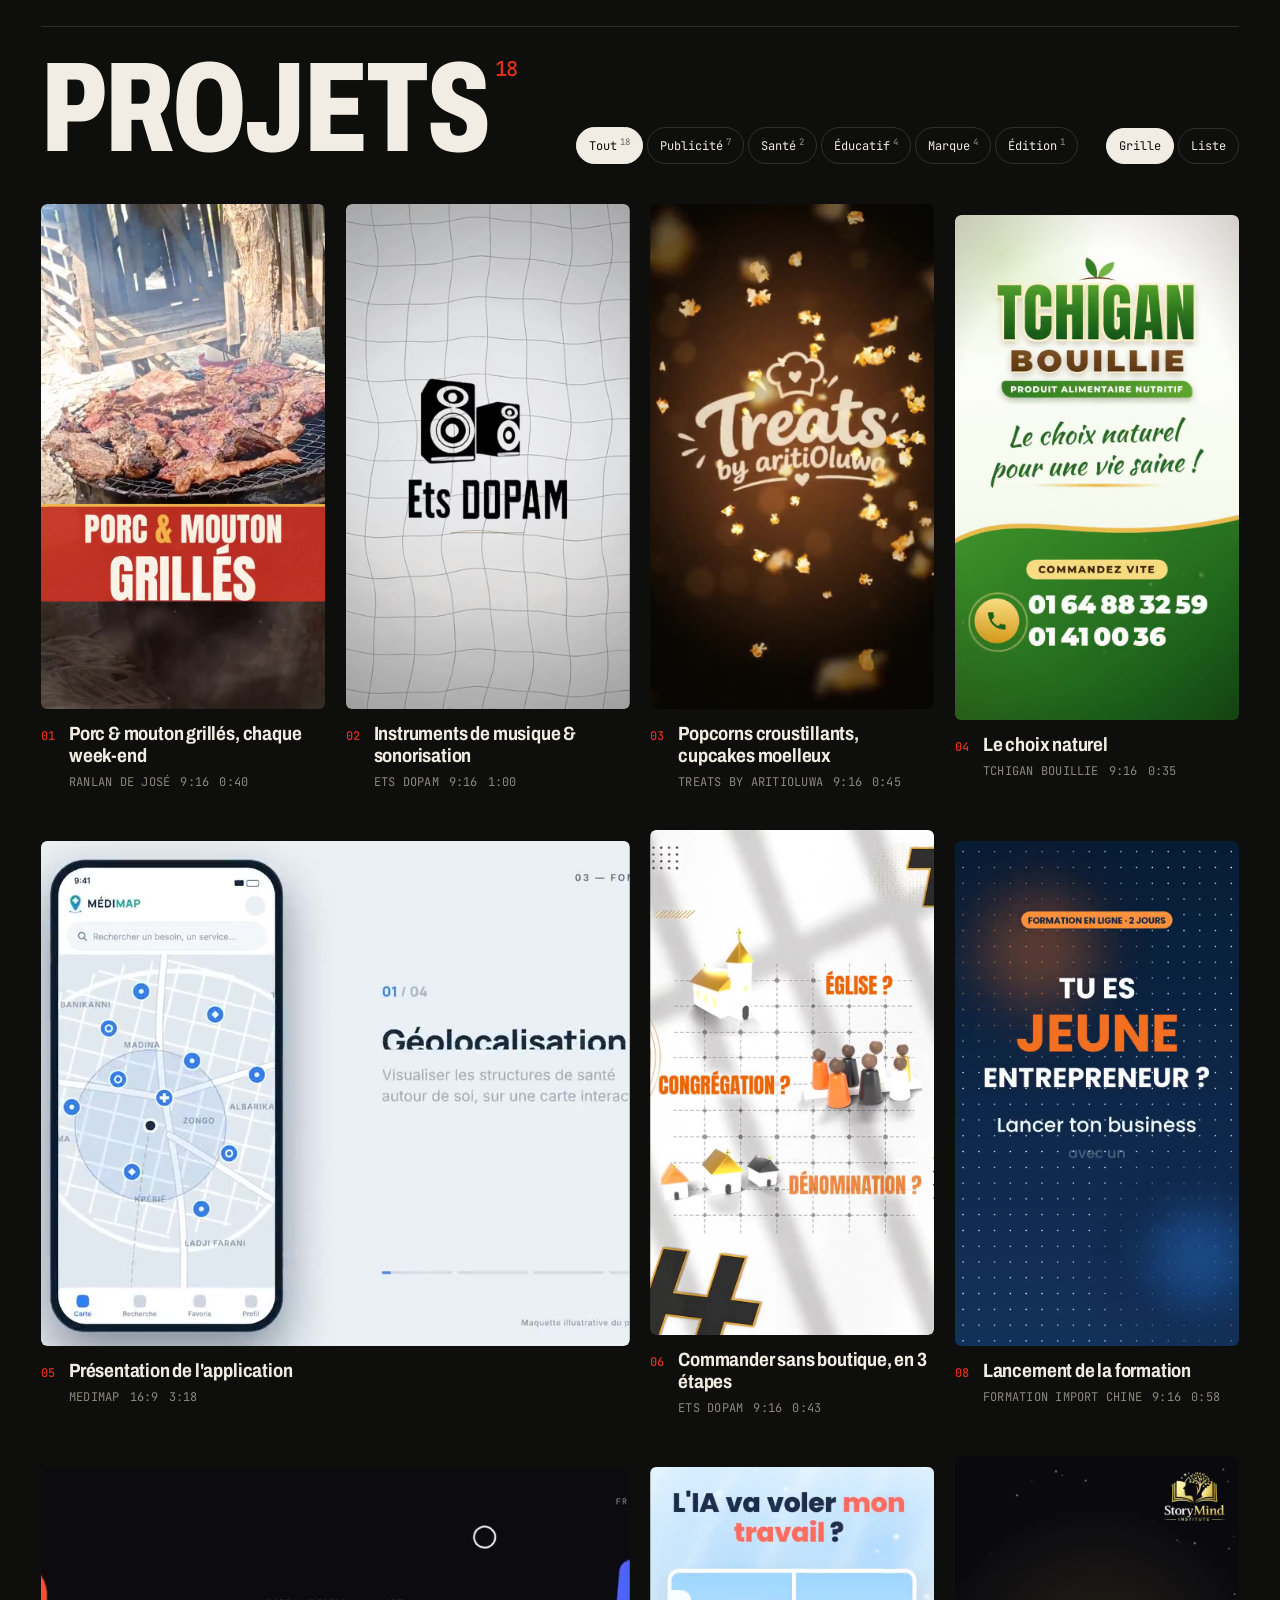
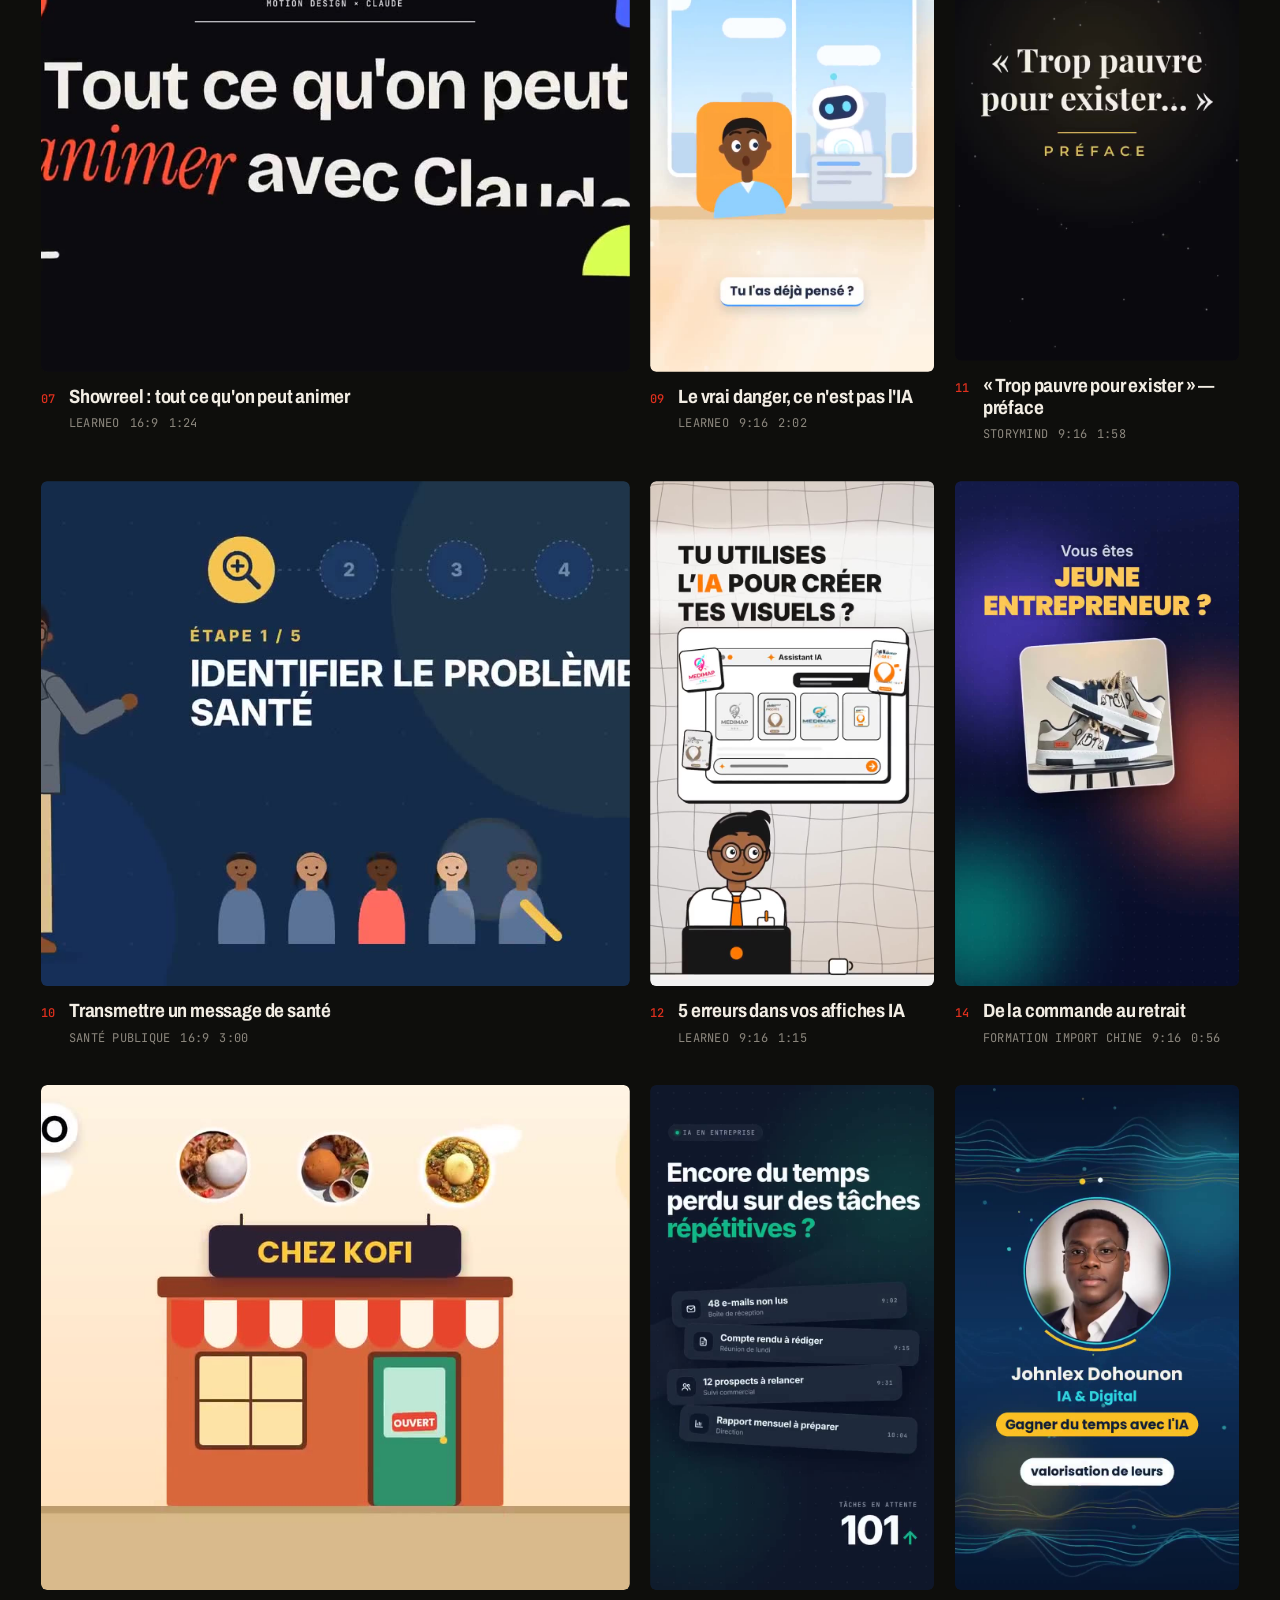
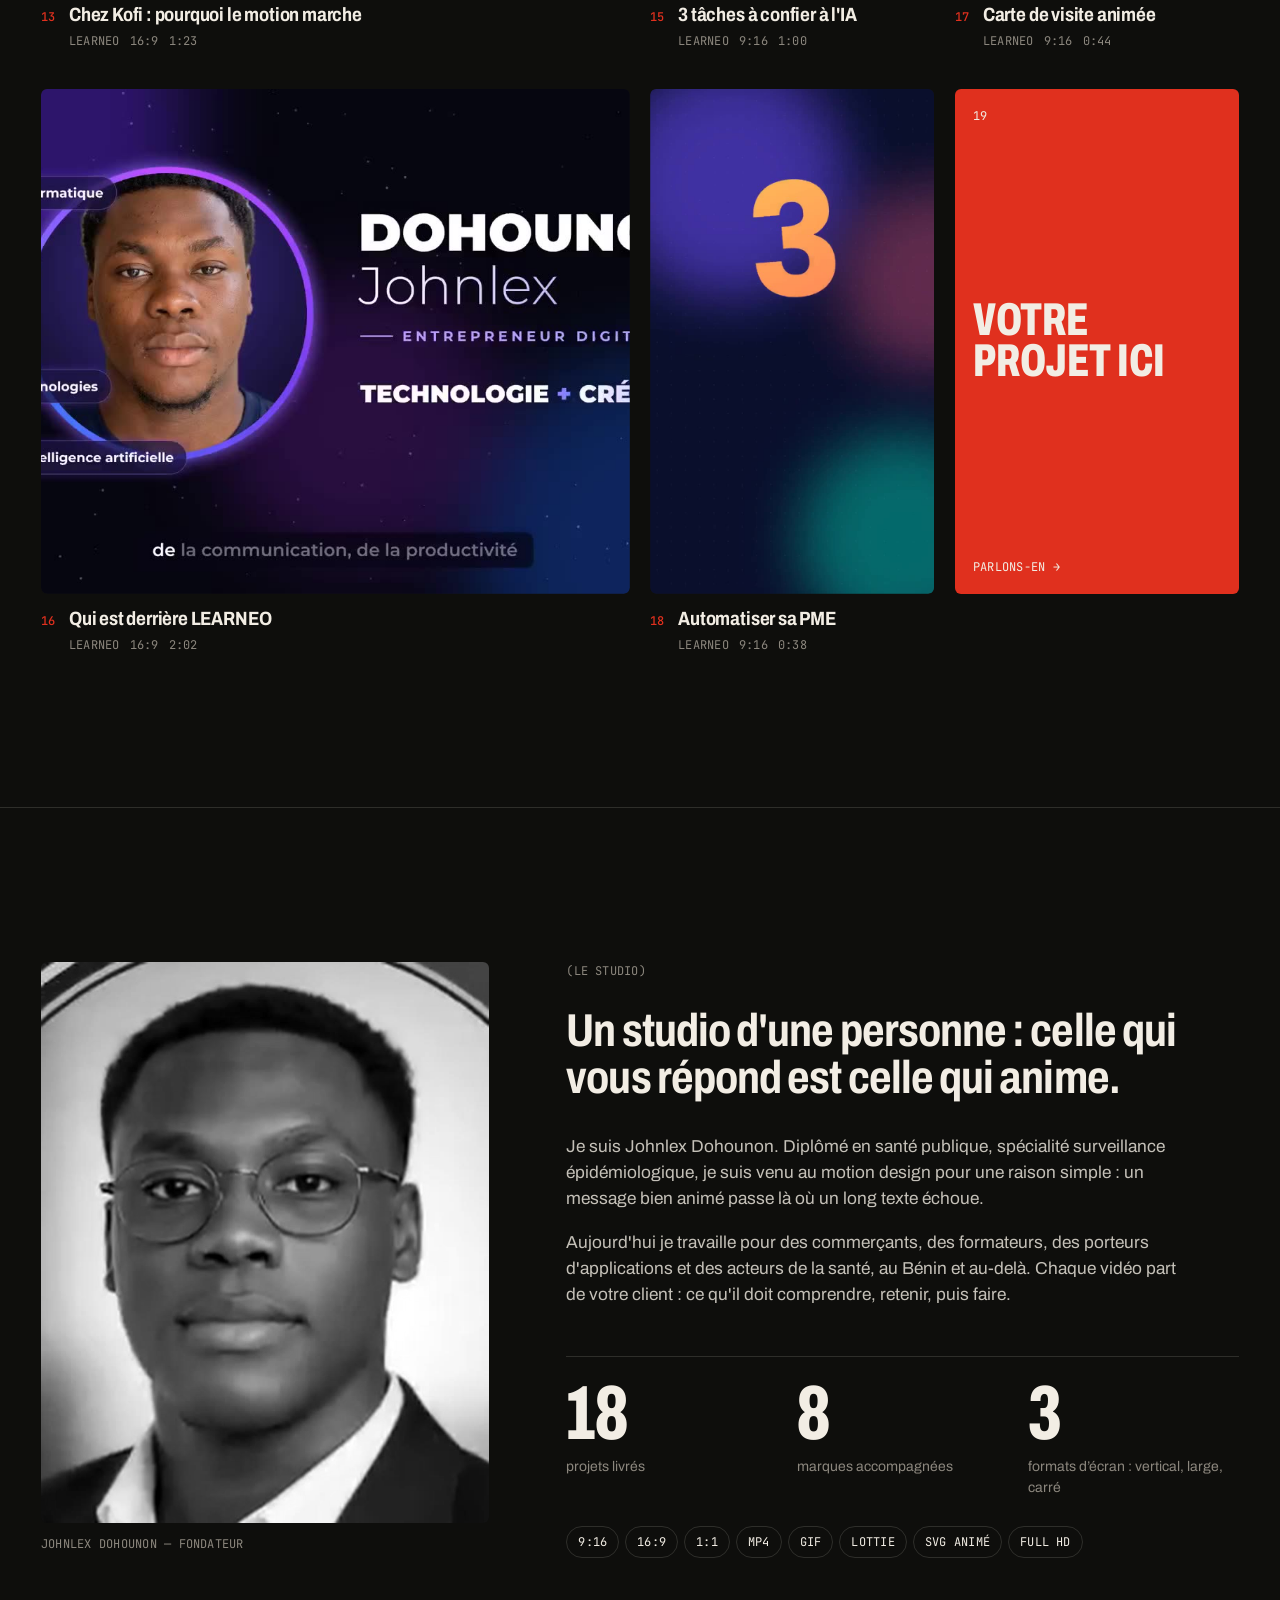
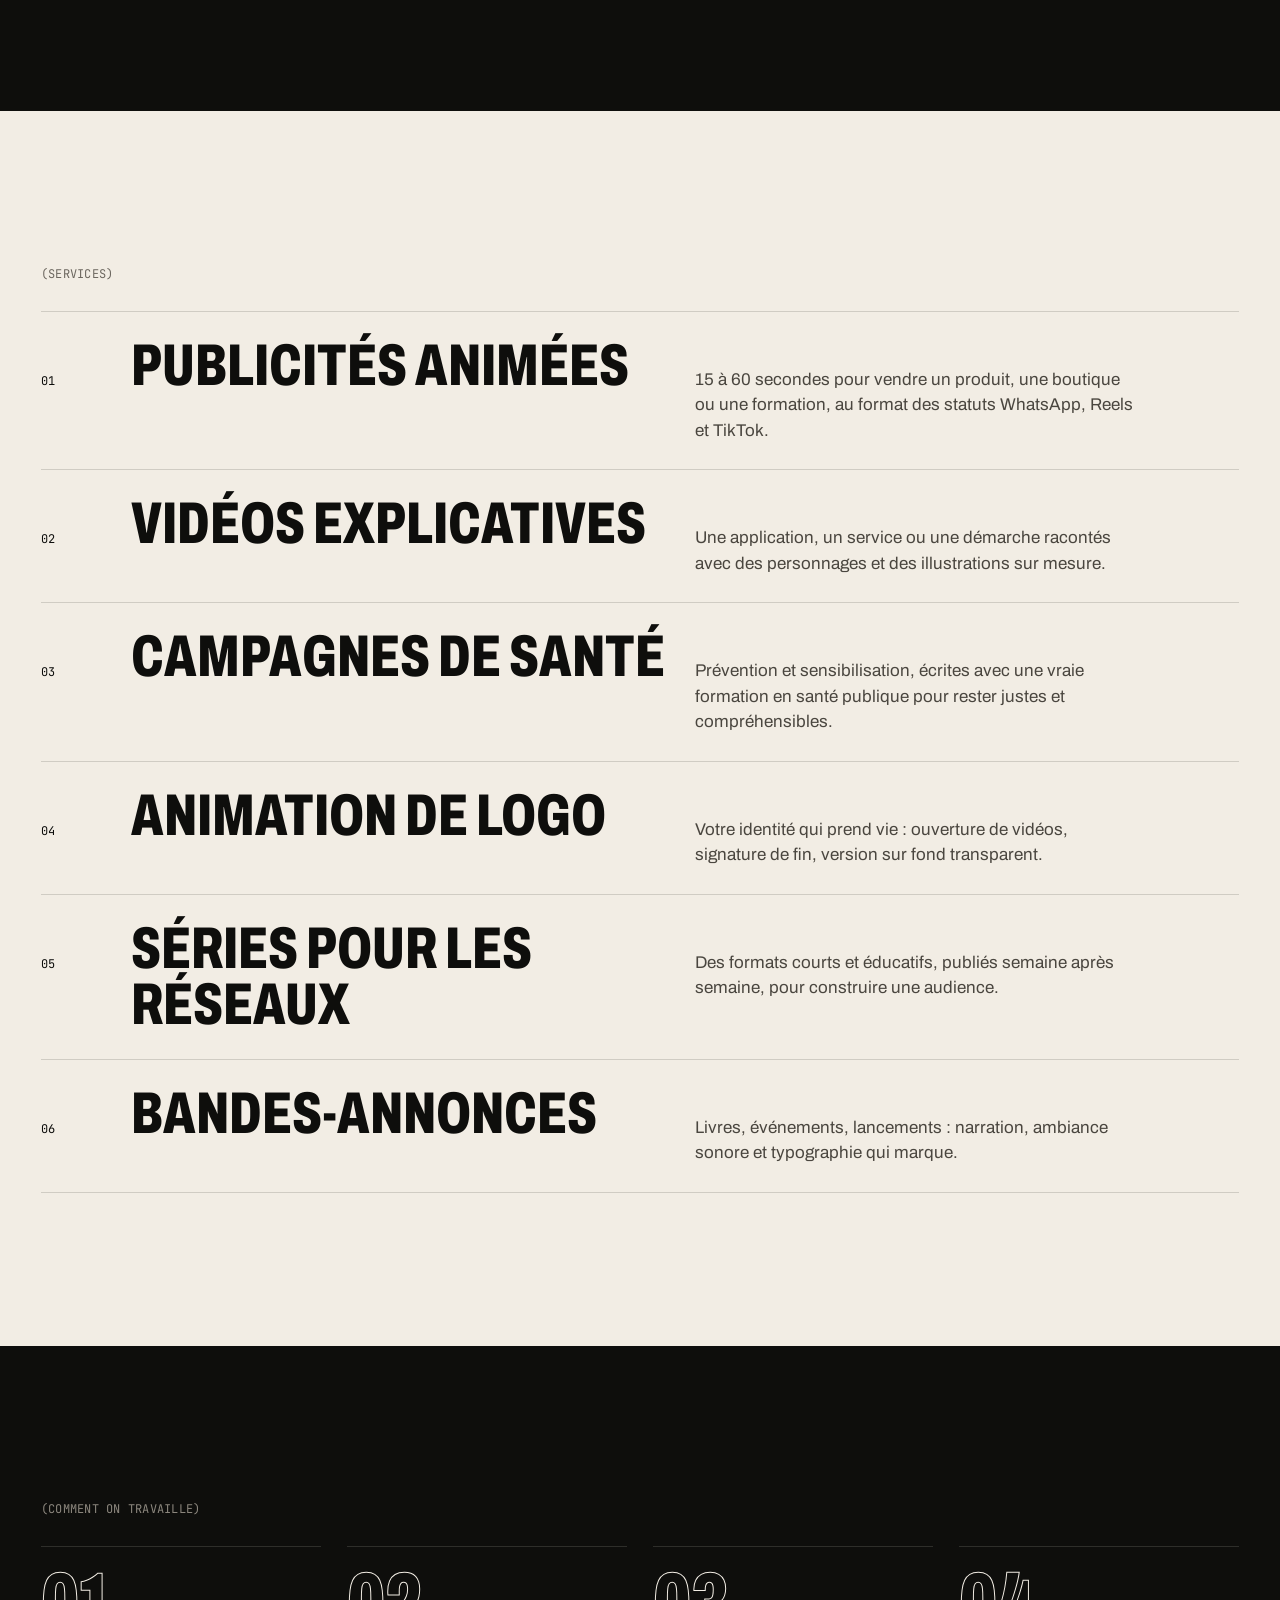
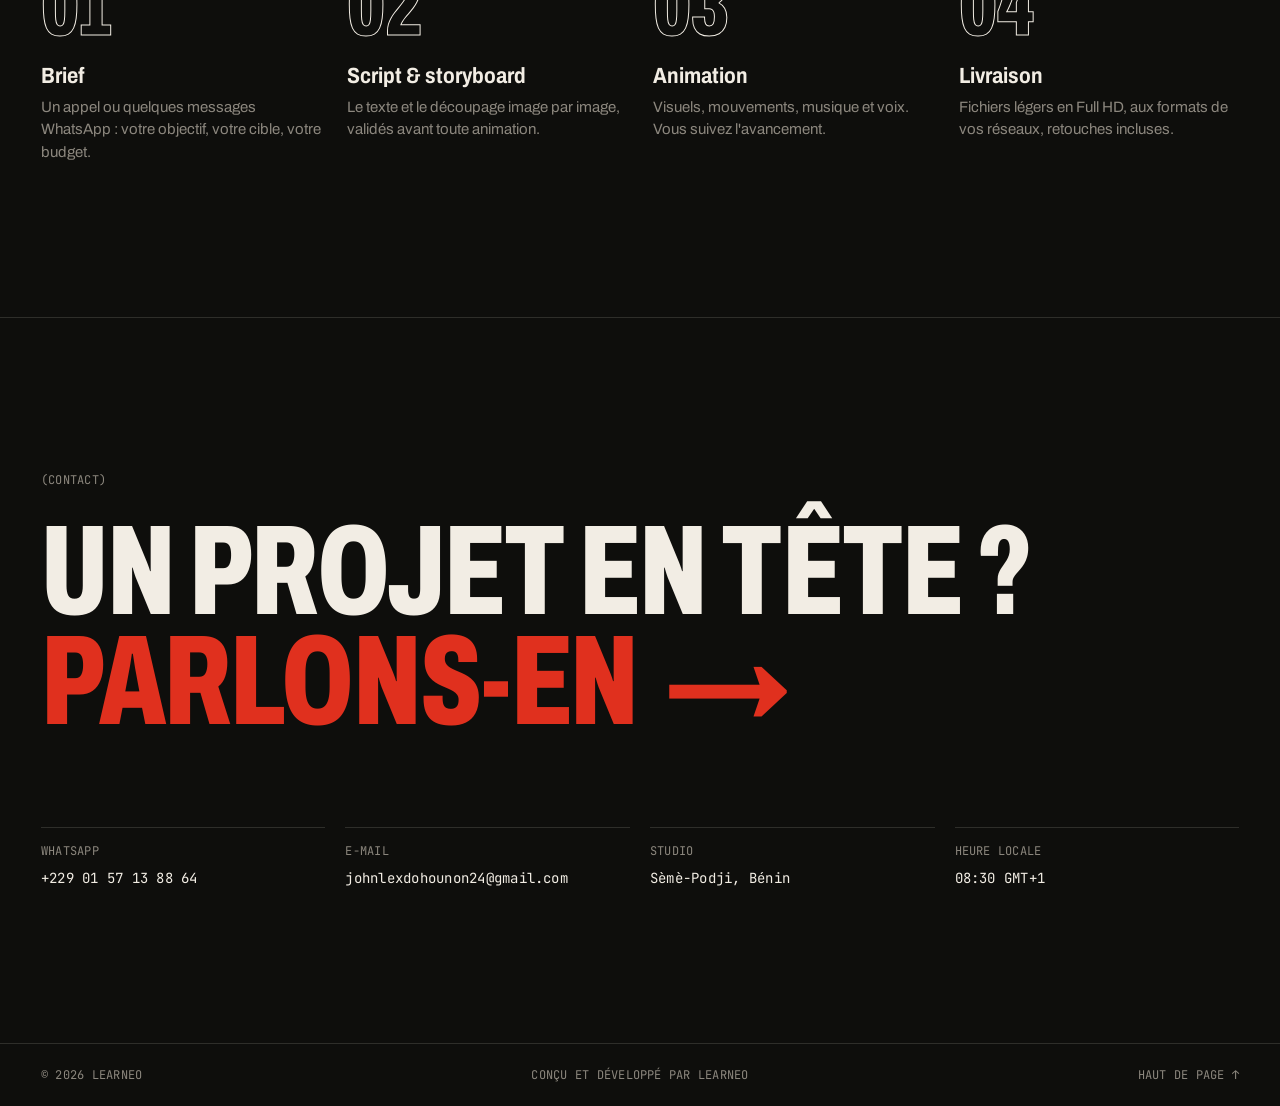
==== commit b4c309d6: "Add files via upload" ====
--- a/index.html
+++ b/index.html
@@ -47,10 +47,12 @@
     <div class="hero-shade"></div>
     <p class="hero-tag mono">(Showreel 2026)</p>
     <div class="hero-bottom">
-      <p class="hero-intro">Motion design pour les marques<br>qui veulent être comprises en 3 secondes.</p>
-      <h1 class="wordmark" aria-label="LEARNEO">
-        <span>L</span><span>E</span><span>A</span><span>R</span><span>N</span><span>E</span><span>O</span>
-      </h1>
+      <div class="hero-row">
+        <h1 class="wordmark" aria-label="LEARNEO">
+          <span>L</span><span>E</span><span>A</span><span>R</span><span>N</span><span>E</span><span>O</span>
+        </h1>
+        <p class="hero-intro">Motion design pour les marques qui veulent être comprises en 3 secondes.</p>
+      </div>
       <div class="hero-meta mono">
         <span>Publicités · Explicatifs · Santé</span>
         <span>Cotonou, Bénin — <b class="clock">--:--</b></span>
--- a/style.css
+++ b/style.css
@@ -60,15 +60,16 @@
 .hero{position:relative;height:100svh;min-height:560px;padding:0;overflow:hidden;display:flex;align-items:flex-end}
 .hero-reel{position:absolute;inset:0;width:100%;height:100%;object-fit:cover;transform:scale(1.08);transition:transform 1.8s var(--out)}
 body.ready .hero-reel{transform:scale(1)}
-.hero-shade{position:absolute;inset:0;background:linear-gradient(180deg,rgba(14,14,12,.55) 0%,rgba(14,14,12,.05) 35%,rgba(14,14,12,.35) 55%,rgba(14,14,12,.97) 100%)}
+.hero-shade{position:absolute;inset:0;background:linear-gradient(180deg,rgba(14,14,12,.7) 0%,rgba(14,14,12,.35) 30%,rgba(14,14,12,.55) 55%,rgba(14,14,12,.97) 100%)}
 @media (max-width:640px){.hero-shade{background:linear-gradient(180deg,rgba(14,14,12,.6) 0%,rgba(14,14,12,.1) 30%,rgba(14,14,12,.9) 66%,rgba(14,14,12,.98) 100%)}}
 .hero-tag{position:absolute;top:88px;left:var(--pad);color:rgba(242,237,228,.75)}
 .hero-bottom{position:relative;width:100%;padding:0 var(--pad) 20px}
-.hero-intro{font:500 clamp(18px,1.8vw,24px)/1.25 var(--sans);max-width:520px;margin-bottom:clamp(8px,1.4vw,18px);
+.hero-row{display:flex;align-items:flex-end;justify-content:space-between;gap:clamp(20px,4vw,64px)}
+.hero-intro{font:500 clamp(17px,1.6vw,24px)/1.3 var(--sans);max-width:380px;padding-bottom:1.2vh;text-wrap:balance;
   opacity:0;transform:translateY(16px);transition:all 1s var(--out) .5s}
-.wordmark{display:flex;justify-content:space-between;font:900 clamp(80px,21.5vw,420px)/.78 var(--sans);font-stretch:62%;letter-spacing:-.01em;
-  overflow:hidden;padding-top:.06em;margin:0 -.02em}
+.wordmark{display:flex;flex:none;font:900 min(20vw,40vh)/.8 var(--sans);font-stretch:62%;letter-spacing:-.015em;overflow:hidden;padding-top:.06em;margin-left:-.03em}
 .wordmark span{display:block;transform:translateY(105%);transition:transform 1.2s var(--out)}
+.wordmark span:nth-child(2){transition-delay:.05s}.wordmark span:nth-child(3){transition-delay:.1s}.wordmark span:nth-child(4){transition-delay:.15s}.wordmark span:nth-child(5){transition-delay:.2s}.wordmark span:nth-child(6){transition-delay:.25s}.wordmark span:nth-child(7){transition-delay:.3s}
 body.ready .wordmark span{transform:none}
 body.ready .hero-intro,body.ready .hero-meta{opacity:1;transform:none}
 .hero-meta{display:grid;grid-template-columns:1fr 1fr 1fr;gap:16px;margin-top:18px;padding-top:14px;border-top:1px solid var(--line);
@@ -105,8 +106,12 @@
 .filters button[aria-selected="true"],.views button[aria-pressed="true"]{background:var(--fg);color:var(--bg);border-color:var(--fg)}
 .filters button sup{font-size:9px;margin-left:3px;opacity:.6}
 
-.masonry{display:flex;gap:clamp(12px,1.6vw,24px);align-items:flex-start}
-.col{flex:1;display:flex;flex-direction:column;gap:clamp(28px,3vw,48px);min-width:0}
+.masonry{display:grid;grid-template-columns:repeat(4,minmax(0,1fr));grid-auto-flow:dense;column-gap:clamp(12px,1.6vw,24px);row-gap:clamp(28px,3vw,44px)}
+.card.is-wide{grid-column:span 2}
+.card .thumb{aspect-ratio:9/16}
+.card.is-wide .thumb{aspect-ratio:auto;height:0;padding-bottom:calc((100% - var(--g,24px)) / 2 * 16 / 9)}
+@media (max-width:1100px){.masonry{grid-template-columns:repeat(3,minmax(0,1fr))}}
+@media (max-width:700px){.masonry{grid-template-columns:repeat(2,minmax(0,1fr))}.card.is-wide .thumb{padding-bottom:56.25%}}
 .card{display:block;width:100%;text-align:left;opacity:0;transform:translateY(40px);transition:opacity .9s var(--out),transform .9s var(--out)}
 .card.in{opacity:1;transform:none}
 .thumb{position:relative;overflow:hidden;border-radius:6px;background:var(--bg2);clip-path:inset(0 round 6px);transition:clip-path .6s var(--out)}
@@ -116,6 +121,10 @@
 .card:hover .thumb{clip-path:inset(10px round 6px)}
 .card:hover .thumb img{transform:scale(1.04)}
 .thumb img{transition:transform 1.2s var(--out)}
+.card-cta .thumb{background:var(--red);clip-path:none}
+.cta-in{position:absolute;inset:0;display:flex;flex-direction:column;justify-content:space-between;padding:18px;color:var(--fg)}
+.cta-in strong{font:800 clamp(34px,3.6vw,60px)/.9 var(--sans);font-stretch:66%;text-transform:uppercase}
+.card-cta:hover .thumb{background:var(--fg)}.card-cta:hover .cta-in{color:var(--bg)}
 .card-meta{display:grid;grid-template-columns:auto 1fr;column-gap:14px;padding-top:14px}
 .card-meta .n{color:var(--red);font:500 12px var(--mono);padding-top:5px}
 .card-meta h3{font:700 clamp(18px,1.5vw,22px)/1.15 var(--sans);font-stretch:85%;letter-spacing:-.01em}
@@ -220,6 +229,8 @@
 }
 @media (max-width:640px){
   body{font-size:16px}
+  .hero-row{flex-direction:column-reverse;align-items:flex-start;gap:12px}
+  .wordmark{font-size:24.5vw}
   .menu i{display:none}
   .menu{gap:12px;font-size:11px}
   .mark img{height:32px}
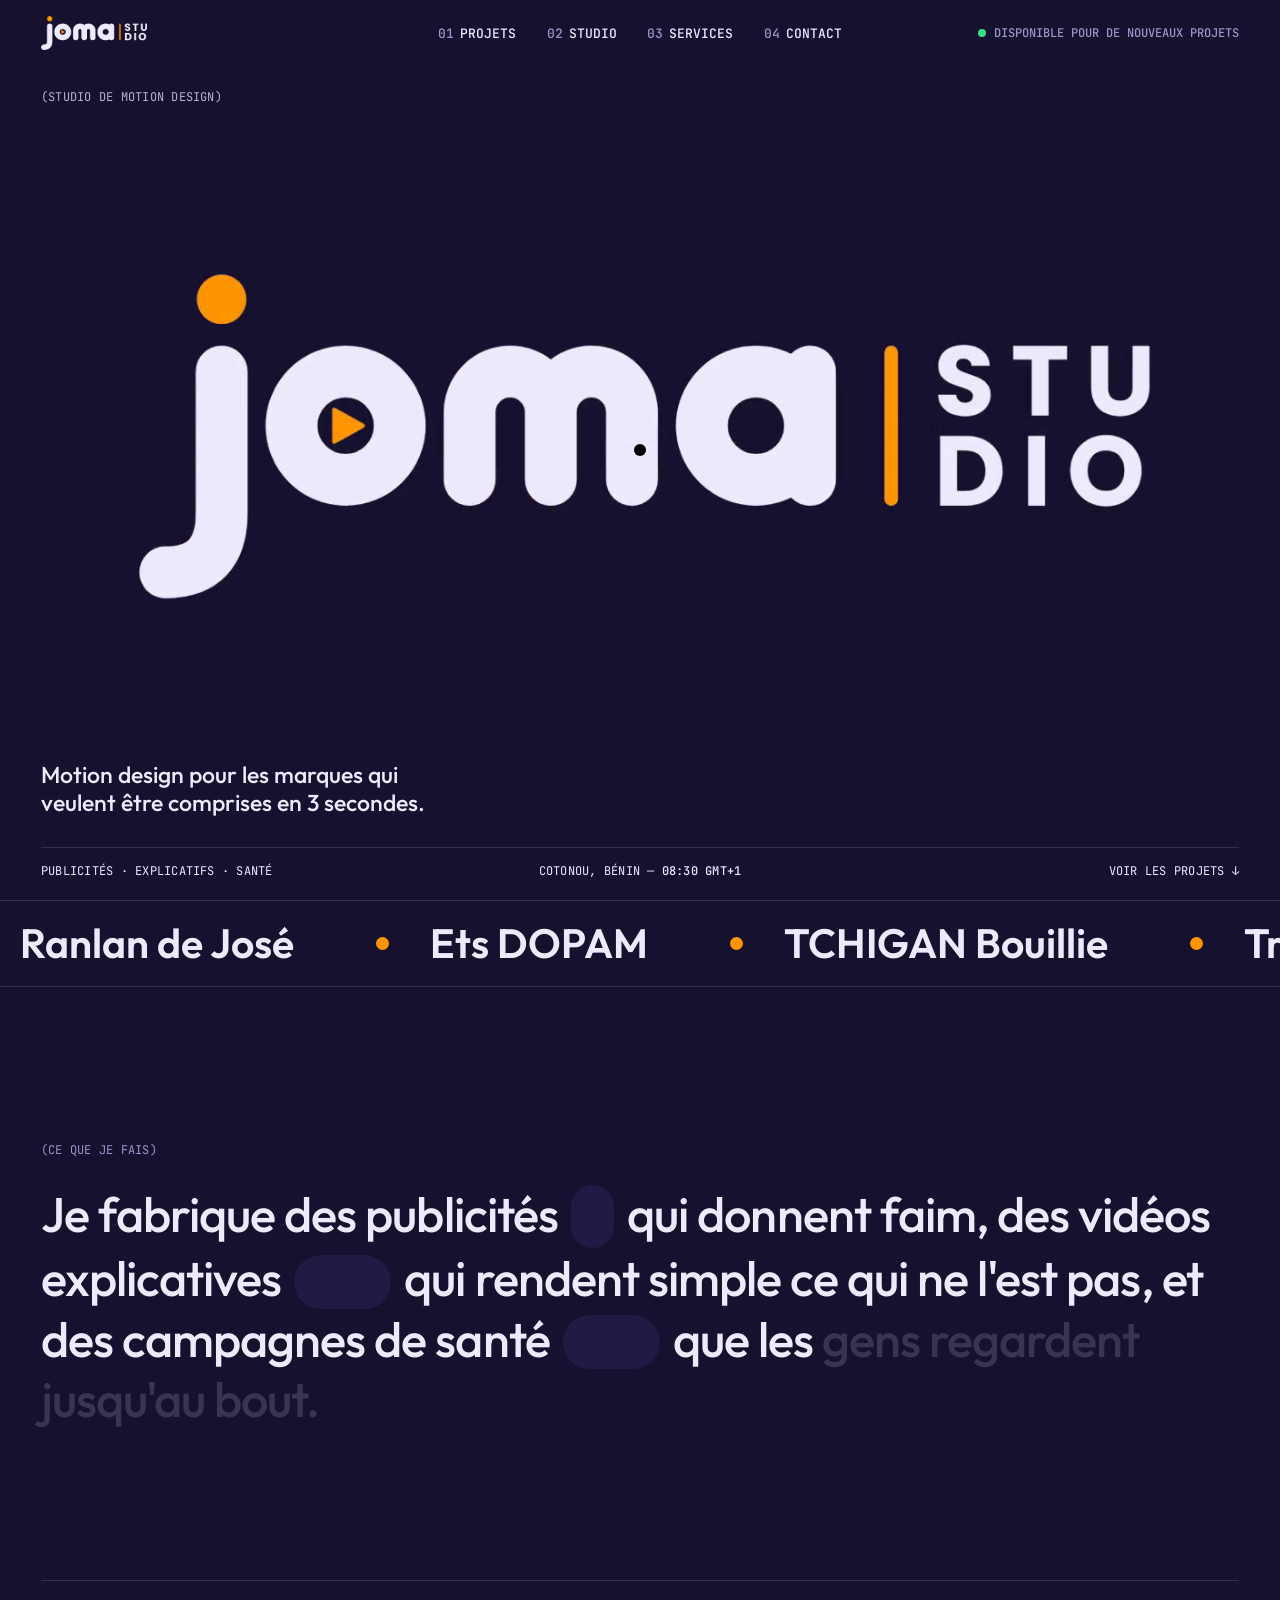
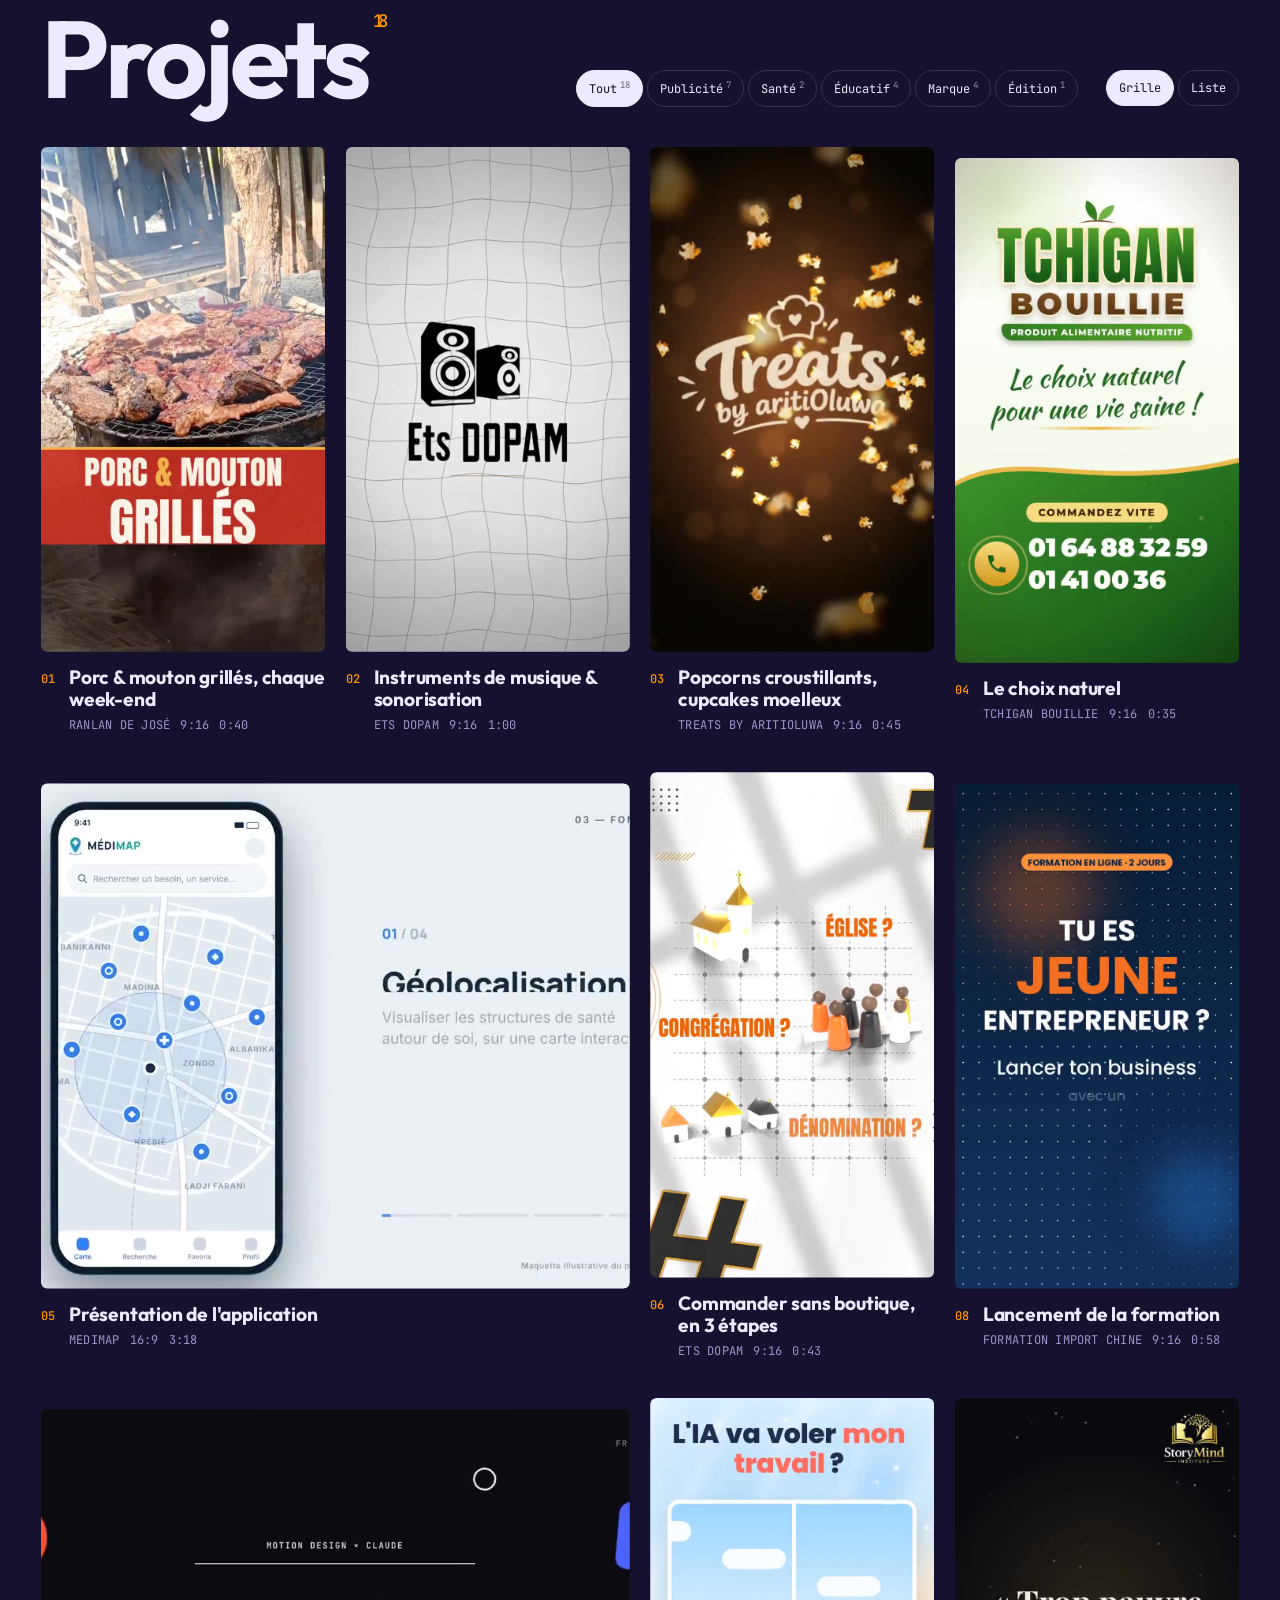
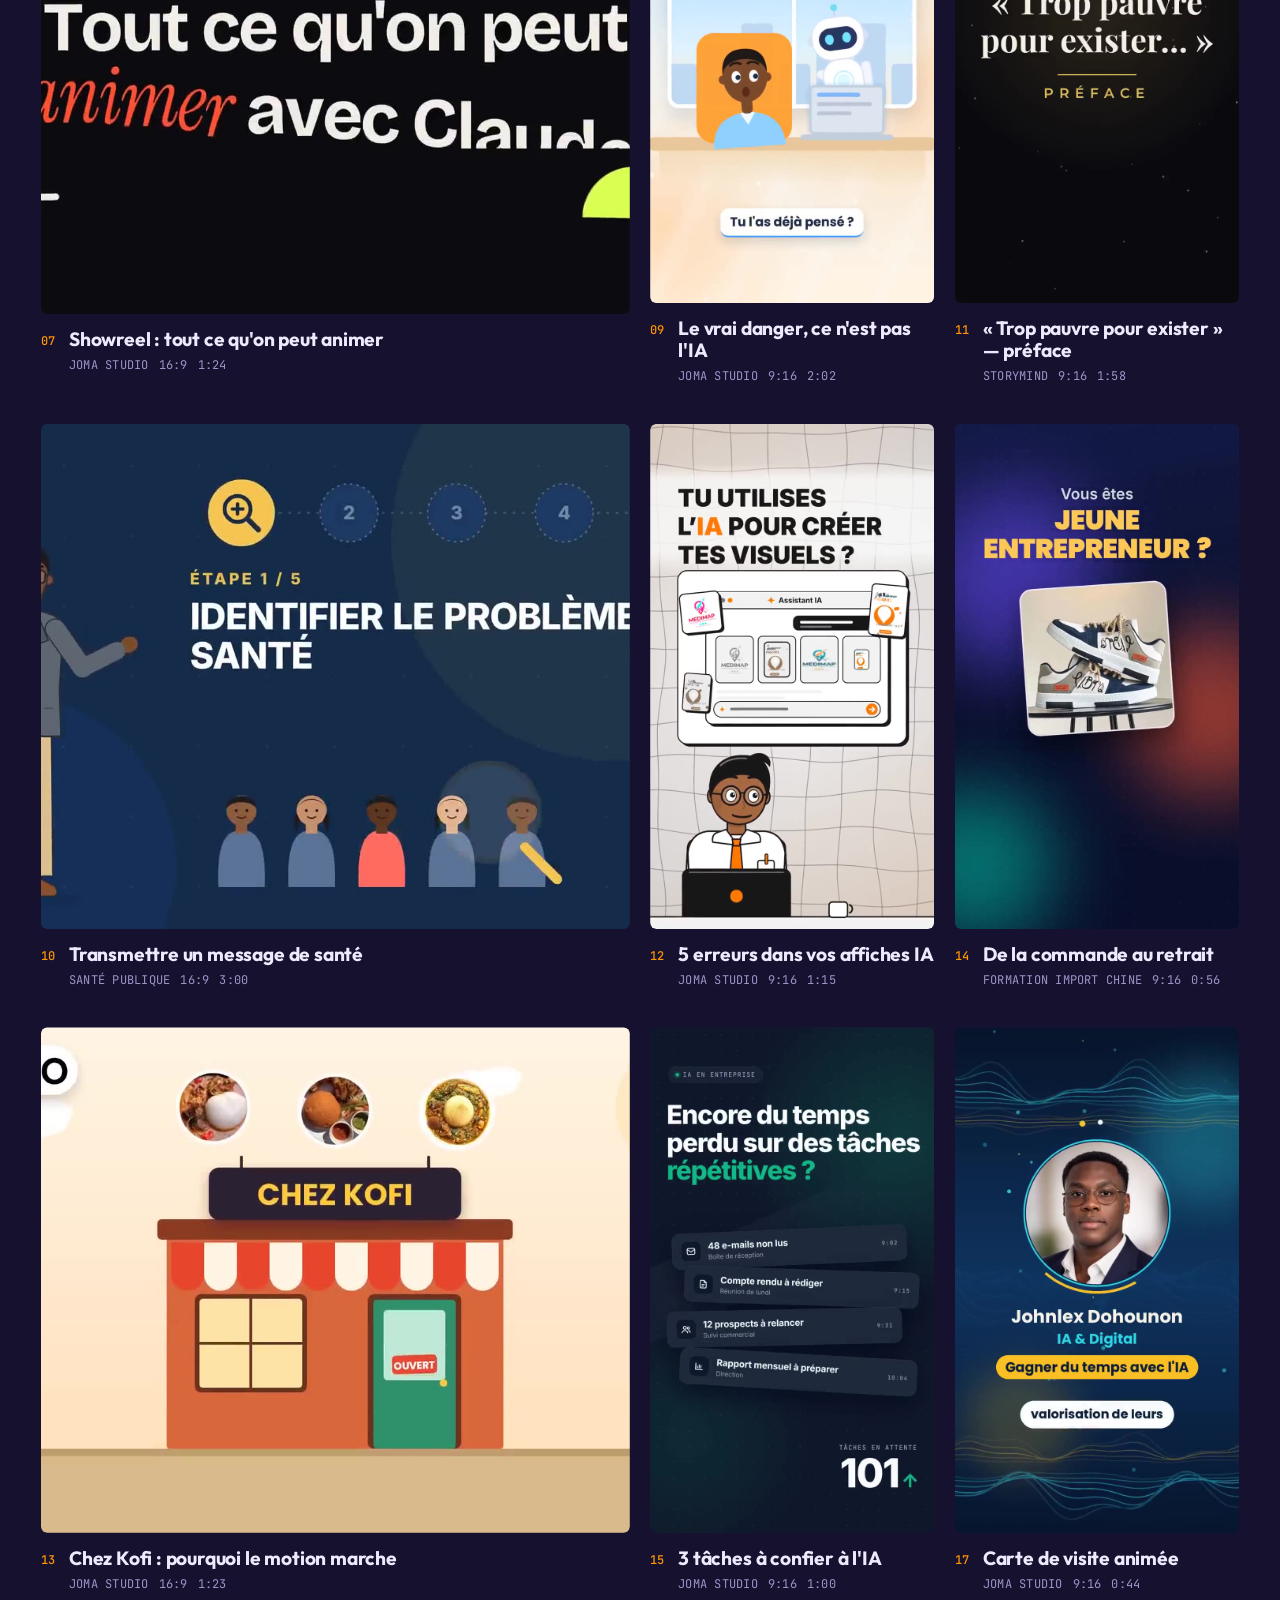
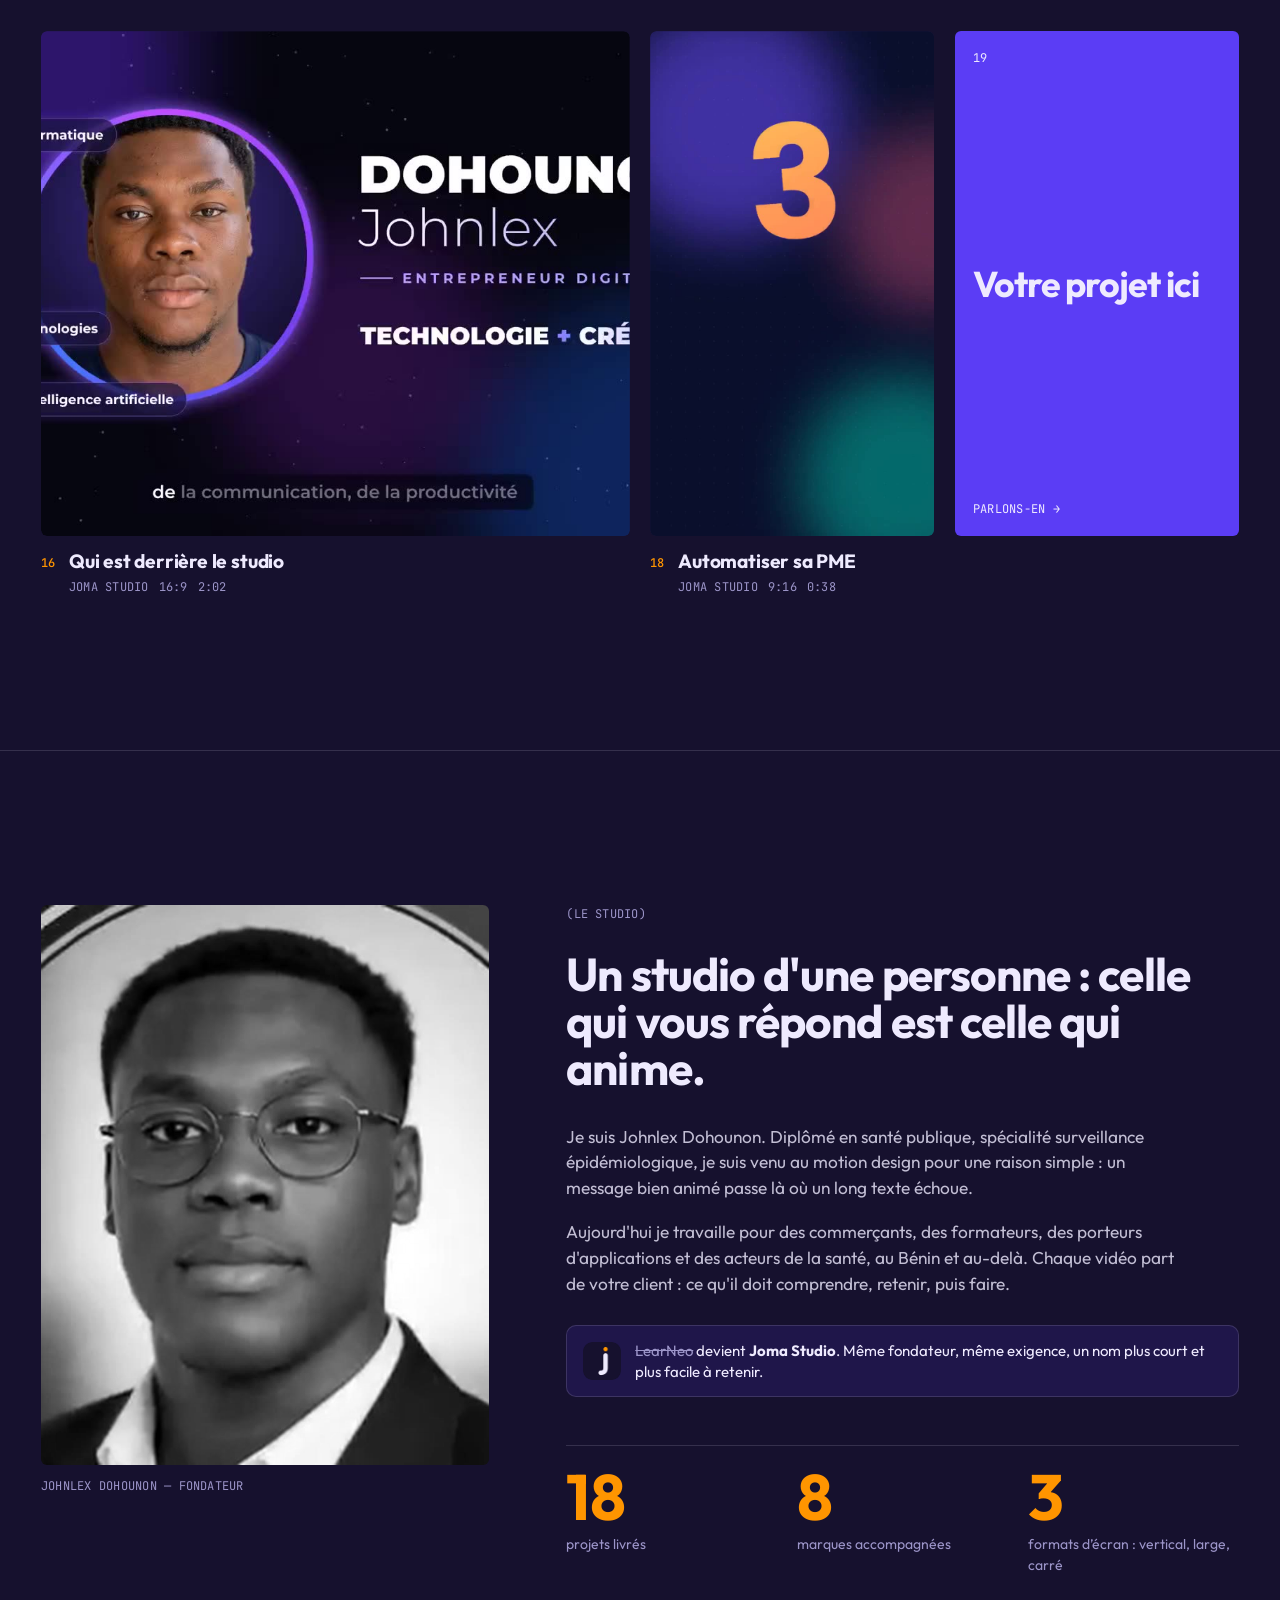
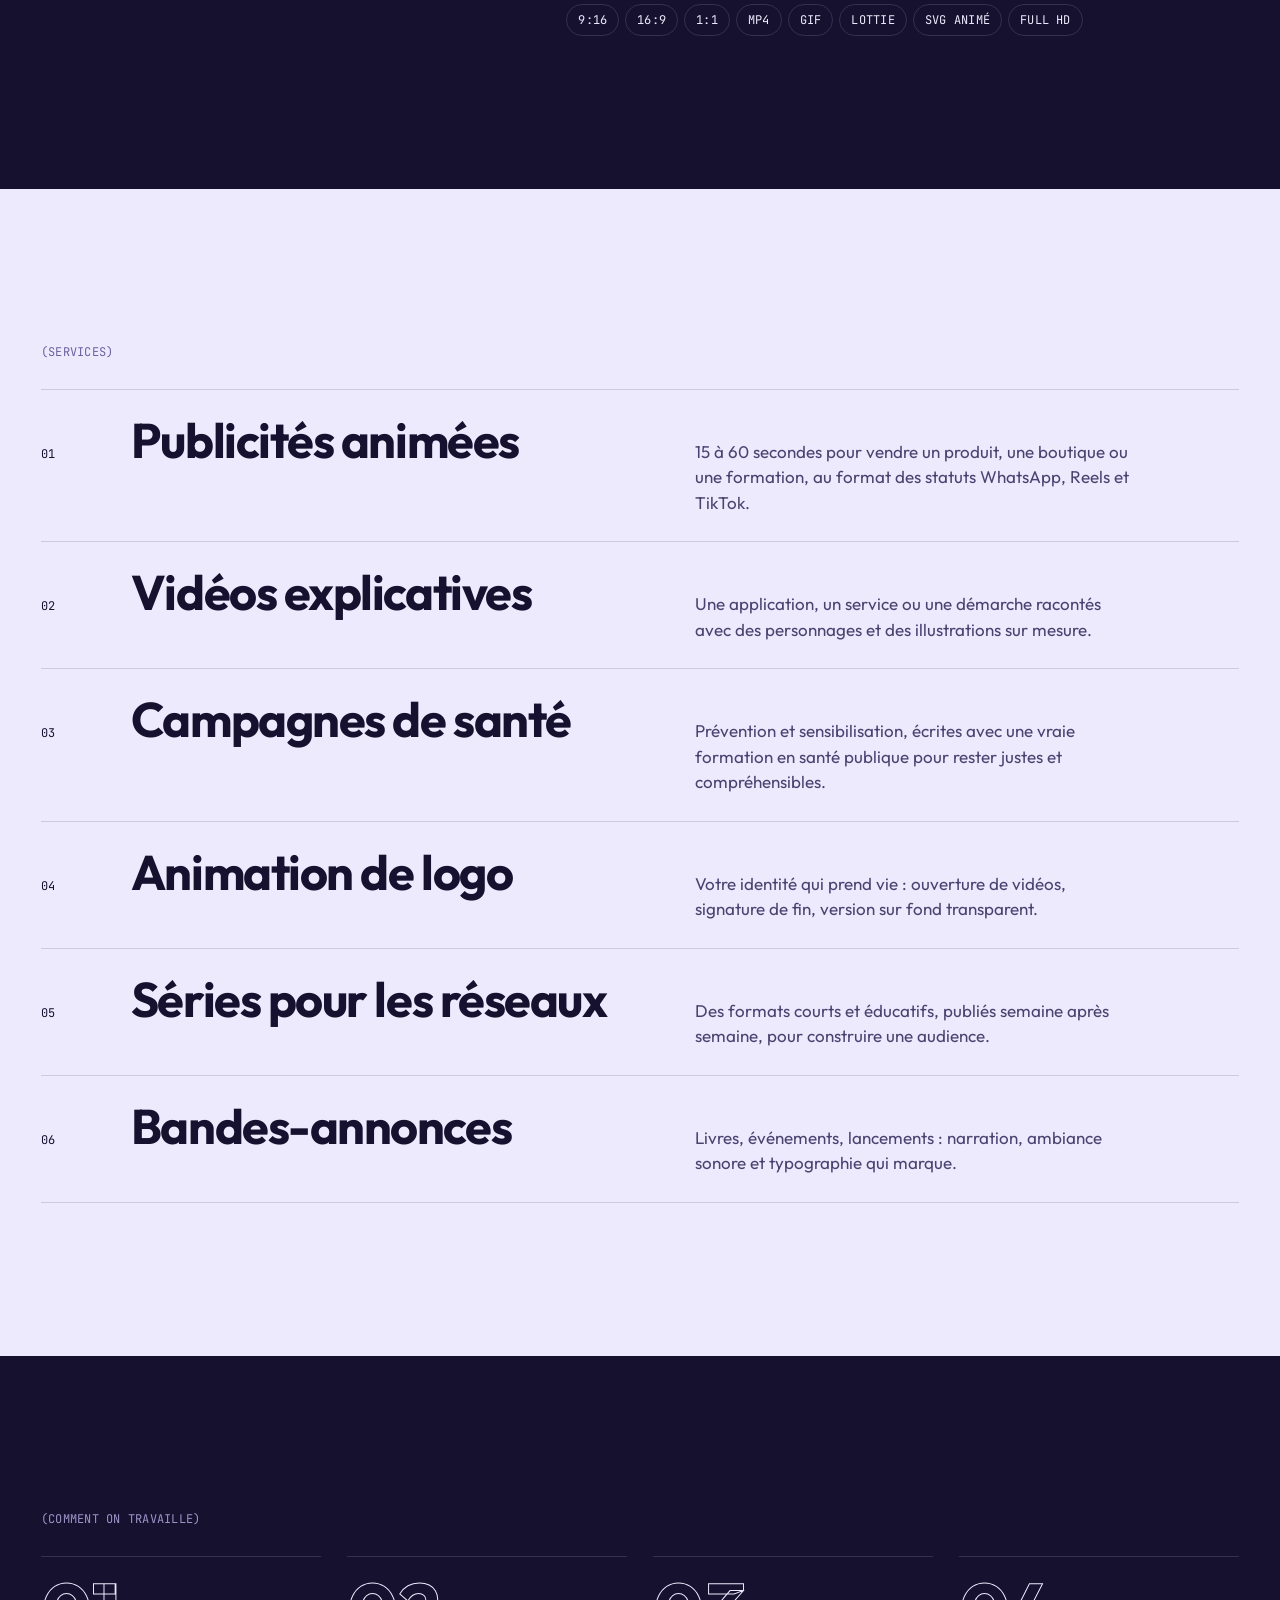
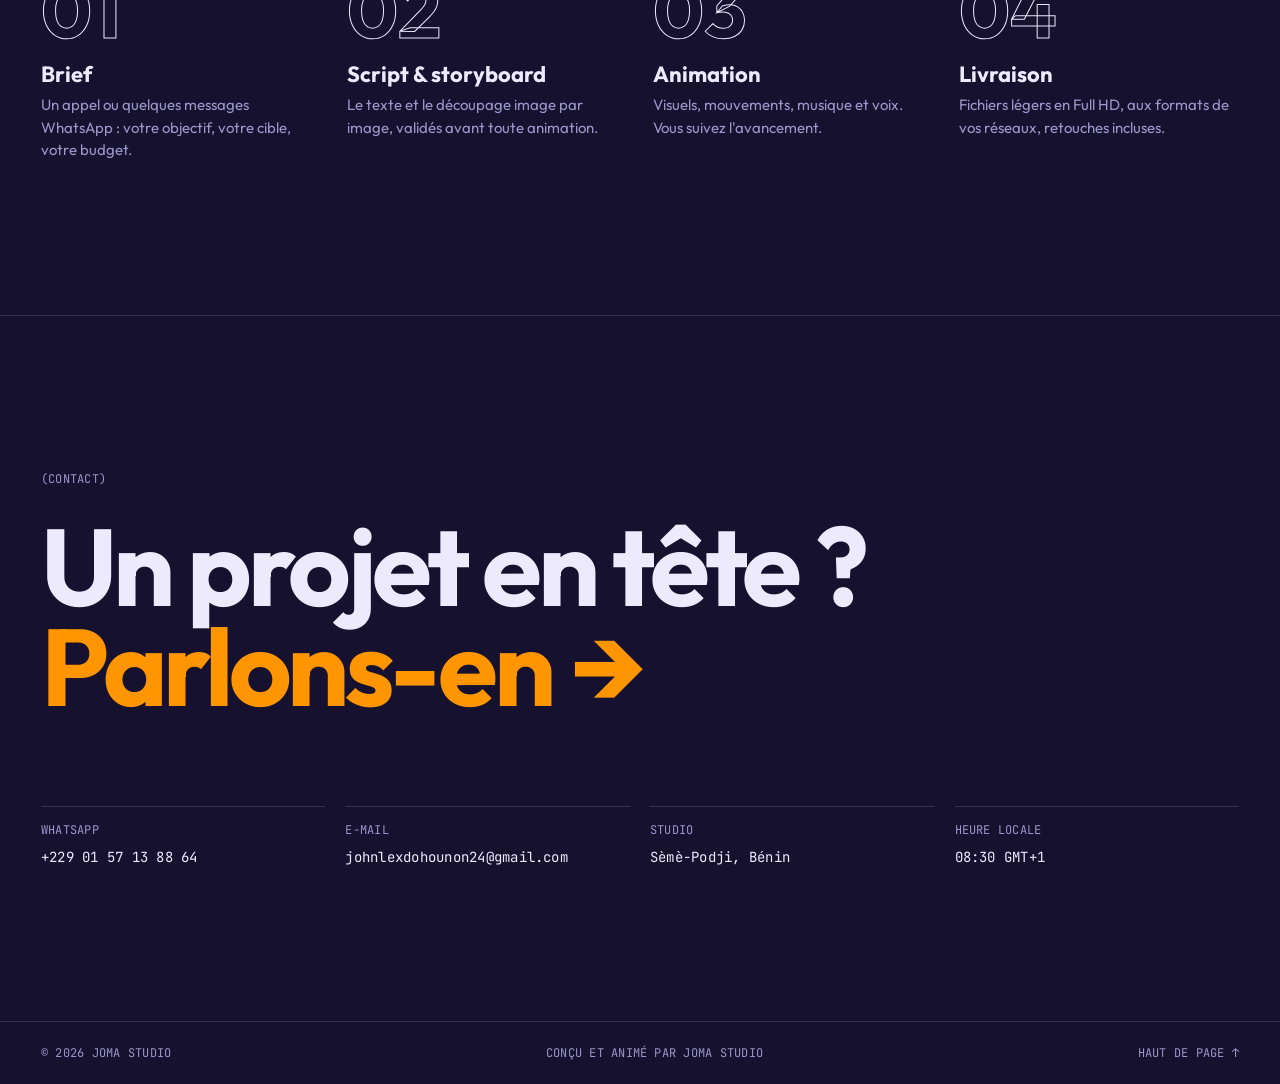
==== commit 4b23701f: "Add files via upload" ====
--- a/index.html
+++ b/index.html
@@ -3,33 +3,26 @@
 <head>
 <meta charset="utf-8">
 <meta name="viewport" content="width=device-width, initial-scale=1">
-<title>LEARNEO — Motion design, Cotonou</title>
-<meta name="description" content="LEARNEO, studio de motion design de Johnlex Dohounon à Cotonou : publicités animées, vidéos explicatives et campagnes de santé.">
-<meta property="og:title" content="LEARNEO — Motion design, Cotonou">
+<title>Joma Studio — Motion design, Cotonou</title>
+<meta name="description" content="Joma Studio (anciennement LearNeo), studio de motion design de Johnlex Dohounon au Bénin : publicités animées, vidéos explicatives et campagnes de santé.">
+<meta property="og:title" content="Joma Studio — Motion design, Cotonou">
 <meta property="og:description" content="Publicités animées, vidéos explicatives et campagnes de santé. 18 projets à voir.">
-<meta property="og:image" content="https://a24-5.github.io/ranlan-jose.jpg">
-<meta name="theme-color" content="#0E0E0C">
-<link rel="icon" href="logo.png">
+<meta property="og:image" content="https://a24-5.github.io/og-joma.png">
+<meta name="theme-color" content="#16112E">
+<link rel="icon" href="favicon-48.png" type="image/png">
+<link rel="apple-touch-icon" href="joma-icon-180.png">
 <link rel="preconnect" href="https://fonts.googleapis.com">
 <link rel="preconnect" href="https://fonts.gstatic.com" crossorigin>
-<link href="https://fonts.googleapis.com/css2?family=Archivo:wdth,wght@62..125,300..900&family=JetBrains+Mono:wght@400;500&display=swap" rel="stylesheet">
+<link href="https://fonts.googleapis.com/css2?family=Outfit:wght@300..800&family=JetBrains+Mono:wght@400;500&display=swap" rel="stylesheet">
 <link rel="stylesheet" href="style.css">
 </head>
-<body class="is-loading">
+<body>
 
-<!-- Écran d'ouverture : animation du logo -->
-<div class="loader" id="loader" aria-hidden="true">
-  <video id="loaderVideo" src="learneo-logo.mp4" muted playsinline preload="auto"></video>
-  <div class="loader-foot">
-    <span>LEARNEO — Studio de motion design</span>
-    <span id="loaderPct">000</span>
-  </div>
-</div>
 
 <div class="cursor" id="cursor" aria-hidden="true"><span id="cursorLabel">Lire</span></div>
 
 <header class="top" id="top">
-  <a class="mark" href="#" aria-label="LEARNEO, retour en haut"><img src="logo-white.png" alt="LEARNEO"></a>
+  <a class="mark" href="#" aria-label="Joma Studio, retour en haut"><img src="joma-logo-inverse-96.png" alt="Joma Studio"></a>
   <nav class="menu">
     <a href="#work"><i>01</i>Projets</a>
     <a href="#about"><i>02</i>Studio</a>
@@ -43,14 +36,11 @@
 
   <!-- Hero -->
   <section class="hero" id="hero">
-    <video class="hero-reel" src="showreel.mp4" poster="showreel.jpg" autoplay muted loop playsinline></video>
-    <div class="hero-shade"></div>
-    <p class="hero-tag mono">(Showreel 2026)</p>
+    <video class="hero-logo" src="joma-logo-loop.mp4" poster="joma-logo-loop.jpg" autoplay muted loop playsinline aria-label="Animation du logo Joma Studio"></video>
+    <p class="hero-tag mono">(Studio de motion design)</p>
     <div class="hero-bottom">
       <div class="hero-row">
-        <h1 class="wordmark" aria-label="LEARNEO">
-          <span>L</span><span>E</span><span>A</span><span>R</span><span>N</span><span>E</span><span>O</span>
-        </h1>
+        <h1 class="sr">Joma Studio — studio de motion design</h1>
         <p class="hero-intro">Motion design pour les marques qui veulent être comprises en 3 secondes.</p>
       </div>
       <div class="hero-meta mono">
@@ -107,6 +97,10 @@
       <h2 class="h-lg reveal">Un studio d'une personne : celle qui vous répond est celle qui anime.</h2>
       <p class="reveal">Je suis Johnlex Dohounon. Diplômé en santé publique, spécialité surveillance épidémiologique, je suis venu au motion design pour une raison simple : un message bien animé passe là où un long texte échoue.</p>
       <p class="reveal">Aujourd'hui je travaille pour des commerçants, des formateurs, des porteurs d'applications et des acteurs de la santé, au Bénin et au-delà. Chaque vidéo part de votre client : ce qu'il doit comprendre, retenir, puis faire.</p>
+      <div class="rename reveal">
+        <img src="joma-icon-180.png" alt="" aria-hidden="true">
+        <p><s>LearNeo</s> devient <b>Joma Studio</b>. Même fondateur, même exigence, un nom plus court et plus facile à retenir.</p>
+      </div>
       <dl class="figures reveal">
         <div><dt class="num" data-to="18">0</dt><dd>projets livrés</dd></div>
         <div><dt class="num" data-to="8">0</dt><dd>marques accompagnées</dd></div>
@@ -145,7 +139,7 @@
   <!-- Contact -->
   <section class="contact" id="contact">
     <p class="mono label">(Contact)</p>
-    <h2 class="contact-title">Un projet en tête&nbsp;?<br><a href="https://wa.me/2290157138864?text=Bonjour%20Johnlex%2C%20j%27ai%20vu%20le%20portfolio%20LEARNEO%20et%20j%27ai%20un%20projet%20de%20vid%C3%A9o." target="_blank" rel="noopener" class="big-link">Parlons-en <span>→</span></a></h2>
+    <h2 class="contact-title">Un projet en tête&nbsp;?<br><a href="https://wa.me/2290157138864?text=Bonjour%20Johnlex%2C%20j%27ai%20vu%20le%20portfolio%20Joma%20Studio%20et%20j%27ai%20un%20projet%20de%20vid%C3%A9o." target="_blank" rel="noopener" class="big-link">Parlons-en <span>→</span></a></h2>
     <div class="contact-grid mono">
       <div><span>WhatsApp</span><a href="https://wa.me/2290157138864" target="_blank" rel="noopener">+229 01 57 13 88 64</a></div>
       <div><span>E-mail</span><a href="mailto:johnlexdohounon24@gmail.com?subject=Projet%20vid%C3%A9o">johnlexdohounon24@gmail.com</a></div>
@@ -157,8 +151,8 @@
 </main>
 
 <footer class="foot mono">
-  <span>© <span id="year">2026</span> LEARNEO</span>
-  <span>Conçu et développé par LEARNEO</span>
+  <span>© <span id="year">2026</span> Joma Studio</span>
+  <span>Conçu et animé par Joma Studio</span>
   <a href="#" id="toTop">Haut de page ↑</a>
 </footer>
 
--- a/style.css
+++ b/style.css
@@ -1,9 +1,11 @@
 :root{
-  --bg:#0E0E0C; --bg2:#161613; --fg:#F2EDE4; --muted:#8C877E; --line:rgba(242,237,228,.14);
-  --red:#E0301E; --gold:#F2B705; --cream:#F7F2E9;
+  --bg:#16112E; --bg2:#211A45; --fg:#EEEAFE; --muted:#9C95C9; --line:rgba(238,234,254,.14);
+  /* Charte Joma Studio : Violet Nuit #16112E · Ambre #FF9500 · Violet Électrique #5B3DF5 · Lilas #EEEAFE · Outfit */
+  --violet:#5B3DF5; --amber:#FF9500; --lilas:#EEEAFE; --nuit:#16112E;
+  --red:var(--amber); --lime:var(--amber);
   --pad:clamp(16px,3.2vw,48px);
   --ease:cubic-bezier(.76,0,.24,1); --out:cubic-bezier(.16,1,.3,1);
-  --sans:"Archivo",system-ui,sans-serif; --mono:"JetBrains Mono",ui-monospace,monospace;
+  --sans:"Outfit",system-ui,sans-serif; --mono:"JetBrains Mono",ui-monospace,monospace;
 }
 *{box-sizing:border-box;margin:0;padding:0}
 [hidden]{display:none!important}
@@ -14,21 +16,11 @@
 a{color:inherit;text-decoration:none}
 button{font:inherit;color:inherit;background:none;border:0;cursor:pointer}
 ul,ol{list-style:none}
-::selection{background:var(--red);color:var(--fg)}
+::selection{background:var(--amber);color:var(--nuit)}
 .mono{font-family:var(--mono);font-size:12px;letter-spacing:.02em;text-transform:uppercase}
 .label{color:var(--muted);margin-bottom:28px}
 .small{color:var(--muted);text-transform:none}
 section{padding:clamp(80px,12vw,160px) var(--pad)}
-
-/* ---------- Loader ---------- */
-.loader{position:fixed;inset:0;z-index:200;background:var(--cream);color:#1B1F2A;display:grid;place-items:center;
-  transition:transform 1s var(--ease)}
-.loader video{width:min(56vmin,460px);mix-blend-mode:multiply}
-.loader-foot{position:absolute;left:var(--pad);right:var(--pad);bottom:24px;display:flex;justify-content:space-between;align-items:flex-end;
-  font:500 12px var(--mono);text-transform:uppercase}
-#loaderPct{font:800 clamp(48px,9vw,120px)/.8 var(--sans);font-stretch:70%;letter-spacing:-.02em}
-.loader.out{transform:translateY(-100%)}
-.loader.gone{display:none}
 
 /* ---------- Cursor ---------- */
 .cursor{position:fixed;left:0;top:0;z-index:150;width:12px;height:12px;margin:-6px 0 0 -6px;border-radius:50%;background:var(--fg);
@@ -36,8 +28,8 @@
   transition:width .35s var(--out),height .35s var(--out),margin .35s var(--out),background .3s}
 .cursor span{font:500 11px var(--mono);text-transform:uppercase;color:var(--bg);opacity:0;transition:opacity .2s}
 .cursor.is-link{width:44px;height:44px;margin:-22px 0 0 -22px}
-.cursor.is-play{width:84px;height:84px;margin:-42px 0 0 -42px;background:var(--red);mix-blend-mode:normal}
-.cursor.is-play span{opacity:1;color:var(--fg)}
+.cursor.is-play{width:84px;height:84px;margin:-42px 0 0 -42px;background:var(--violet);mix-blend-mode:normal}
+.cursor.is-play span{opacity:1;color:#fff}
 @media (hover:none),(pointer:coarse){.cursor{display:none}}
 @media (hover:hover) and (pointer:fine){body.has-cursor,body.has-cursor a,body.has-cursor button{cursor:none}}
 
@@ -45,8 +37,10 @@
 .top{position:fixed;top:0;left:0;right:0;z-index:50;display:grid;grid-template-columns:1fr auto 1fr;align-items:center;gap:16px;
   padding:16px var(--pad);transition:transform .5s var(--out),background .3s}
 .top.hide{transform:translateY(-110%)}
-.top.solid{background:rgba(14,14,12,.82);backdrop-filter:blur(12px)}
-.mark img{height:40px;width:auto}
+.top.solid{background:rgba(22,17,46,.82);backdrop-filter:blur(12px)}
+.mark{display:flex;align-items:center}
+.mark img{height:34px;width:auto;transition:transform .5s var(--out)}
+.mark:hover img{transform:scale(1.04)}
 .menu{display:flex;gap:clamp(14px,2.4vw,34px);font:500 13px var(--mono);text-transform:uppercase}
 .menu a{position:relative;display:flex;gap:6px}
 .menu i{font-style:normal;color:var(--muted)}
@@ -58,20 +52,19 @@
 
 /* ---------- Hero ---------- */
 .hero{position:relative;height:100svh;min-height:560px;padding:0;overflow:hidden;display:flex;align-items:flex-end}
-.hero-reel{position:absolute;inset:0;width:100%;height:100%;object-fit:cover;transform:scale(1.08);transition:transform 1.8s var(--out)}
-body.ready .hero-reel{transform:scale(1)}
-.hero-shade{position:absolute;inset:0;background:linear-gradient(180deg,rgba(14,14,12,.7) 0%,rgba(14,14,12,.35) 30%,rgba(14,14,12,.55) 55%,rgba(14,14,12,.97) 100%)}
-@media (max-width:640px){.hero-shade{background:linear-gradient(180deg,rgba(14,14,12,.6) 0%,rgba(14,14,12,.1) 30%,rgba(14,14,12,.9) 66%,rgba(14,14,12,.98) 100%)}}
-.hero-tag{position:absolute;top:88px;left:var(--pad);color:rgba(242,237,228,.75)}
+.hero{background:var(--nuit)}
+.hero-logo{position:absolute;left:50%;top:46%;transform:translate(-50%,-50%) scale(.96);width:min(92vw,1280px,calc(62svh * 2.085));height:auto;
+  opacity:0;transition:opacity 1s var(--out),transform 1.8s var(--out)}
+body.ready .hero-logo{opacity:1;transform:translate(-50%,-50%)}
+@media (max-width:640px){.hero-logo{top:42%;width:104vw}}
+.hero-tag{position:absolute;top:88px;left:var(--pad);color:rgba(238,234,254,.75)}
 .hero-bottom{position:relative;width:100%;padding:0 var(--pad) 20px}
 .hero-row{display:flex;align-items:flex-end;justify-content:space-between;gap:clamp(20px,4vw,64px)}
-.hero-intro{font:500 clamp(17px,1.6vw,24px)/1.3 var(--sans);max-width:380px;padding-bottom:1.2vh;text-wrap:balance;
+.hero-intro{font:500 clamp(18px,1.8vw,28px)/1.25 var(--sans);max-width:520px;padding-bottom:1.2vh;text-wrap:balance;
   opacity:0;transform:translateY(16px);transition:all 1s var(--out) .5s}
-.wordmark{display:flex;flex:none;font:900 min(20vw,40vh)/.8 var(--sans);font-stretch:62%;letter-spacing:-.015em;overflow:hidden;padding-top:.06em;margin-left:-.03em}
-.wordmark span{display:block;transform:translateY(105%);transition:transform 1.2s var(--out)}
-.wordmark span:nth-child(2){transition-delay:.05s}.wordmark span:nth-child(3){transition-delay:.1s}.wordmark span:nth-child(4){transition-delay:.15s}.wordmark span:nth-child(5){transition-delay:.2s}.wordmark span:nth-child(6){transition-delay:.25s}.wordmark span:nth-child(7){transition-delay:.3s}
-body.ready .wordmark span{transform:none}
 body.ready .hero-intro,body.ready .hero-meta{opacity:1;transform:none}
+.sr{position:absolute;width:1px;height:1px;overflow:hidden;clip:rect(0 0 0 0);white-space:nowrap}
+.hero-meta{opacity:1;transform:none}
 .hero-meta{display:grid;grid-template-columns:1fr 1fr 1fr;gap:16px;margin-top:18px;padding-top:14px;border-top:1px solid var(--line);
   opacity:0;transform:translateY(10px);transition:all 1s var(--out) .7s}
 .hero-meta span:nth-child(2){text-align:center}
@@ -81,13 +74,13 @@
 /* ---------- Marquee ---------- */
 .marquee{overflow:hidden;border-block:1px solid var(--line);padding:22px 0;background:var(--bg)}
 .marquee-track{display:flex;width:max-content;animation:scroll 38s linear infinite}
-.marquee span{font:700 clamp(28px,4vw,56px)/1 var(--sans);font-stretch:75%;text-transform:uppercase;padding:0 .5em;white-space:nowrap;display:flex;align-items:center;gap:1em}
+.marquee span{font:600 clamp(24px,3.2vw,44px)/1 var(--sans);padding:0 .5em;white-space:nowrap;display:flex;align-items:center;gap:1em}
 .marquee span::after{content:"";width:.32em;height:.32em;border-radius:50%;background:var(--red);margin-left:1em}
 .marquee:hover .marquee-track{animation-play-state:paused}
 @keyframes scroll{to{transform:translateX(-50%)}}
 
 /* ---------- Statement ---------- */
-.statement-text{font:500 clamp(30px,4.6vw,72px)/1.08 var(--sans);font-stretch:85%;letter-spacing:-.02em;max-width:1500px}
+.statement-text{font:500 clamp(26px,3.8vw,60px)/1.12 var(--sans);letter-spacing:-.02em;max-width:1500px}
 .statement-text .w{opacity:.16;transition:opacity .25s}
 .statement-text .w.on{opacity:1}
 .pill{display:inline-block;vertical-align:middle;width:.9em;height:1.3em;border-radius:.6em;overflow:hidden;margin:0 .08em;transform:translateY(-.06em);background:var(--bg2)}
@@ -97,7 +90,7 @@
 /* ---------- Work ---------- */
 .work{padding-top:0}
 .work-head{display:flex;justify-content:space-between;align-items:flex-end;gap:24px;flex-wrap:wrap;margin-bottom:40px;border-top:1px solid var(--line);padding-top:28px}
-.h-xl{font:800 clamp(56px,10vw,160px)/.85 var(--sans);font-stretch:68%;text-transform:uppercase;letter-spacing:-.01em}
+.h-xl{font:700 clamp(52px,8.5vw,136px)/.9 var(--sans);letter-spacing:-.04em}
 .h-xl sup{font:500 .16em var(--mono);vertical-align:top;margin-left:.3em;color:var(--red)}
 .work-tools{display:flex;gap:28px;align-items:center;flex-wrap:wrap}
 .filters,.views{display:flex;gap:4px;flex-wrap:wrap}
@@ -121,13 +114,13 @@
 .card:hover .thumb{clip-path:inset(10px round 6px)}
 .card:hover .thumb img{transform:scale(1.04)}
 .thumb img{transition:transform 1.2s var(--out)}
-.card-cta .thumb{background:var(--red);clip-path:none}
+.card-cta .thumb{background:var(--violet);clip-path:none}
 .cta-in{position:absolute;inset:0;display:flex;flex-direction:column;justify-content:space-between;padding:18px;color:var(--fg)}
-.cta-in strong{font:800 clamp(34px,3.6vw,60px)/.9 var(--sans);font-stretch:66%;text-transform:uppercase}
-.card-cta:hover .thumb{background:var(--fg)}.card-cta:hover .cta-in{color:var(--bg)}
+.cta-in strong{font:700 clamp(28px,2.8vw,46px)/.95 var(--sans);letter-spacing:-.03em}
+.card-cta:hover .thumb{background:var(--amber)}.card-cta:hover .cta-in{color:var(--bg)}
 .card-meta{display:grid;grid-template-columns:auto 1fr;column-gap:14px;padding-top:14px}
 .card-meta .n{color:var(--red);font:500 12px var(--mono);padding-top:5px}
-.card-meta h3{font:700 clamp(18px,1.5vw,22px)/1.15 var(--sans);font-stretch:85%;letter-spacing:-.01em}
+.card-meta h3{font:700 clamp(18px,1.5vw,22px)/1.15 var(--sans);letter-spacing:-.01em}
 .card-meta p{grid-column:2;color:var(--muted);margin-top:6px;display:flex;gap:10px;flex-wrap:wrap}
 
 .list{border-top:1px solid var(--line)}
@@ -136,7 +129,7 @@
 .row::before{content:"";position:absolute;inset:0;background:var(--fg);transform:scaleY(0);transform-origin:bottom;transition:transform .45s var(--out);z-index:-1}
 .row:hover{color:var(--bg);padding-left:16px}
 .row:hover::before{transform:scaleY(1)}
-.row h3{font:700 clamp(22px,2.6vw,40px)/1 var(--sans);font-stretch:75%;text-transform:uppercase}
+.row h3{font:600 clamp(20px,2.2vw,34px)/1.05 var(--sans);letter-spacing:-.02em}
 .row .mono{color:inherit;opacity:.7}
 .list{position:relative;isolation:isolate}
 .float-preview{position:fixed;left:0;top:0;z-index:40;width:220px;pointer-events:none;border-radius:6px;overflow:hidden;opacity:0;transition:opacity .3s}
@@ -149,33 +142,33 @@
 .about-photo img{width:100%;aspect-ratio:4/5;object-fit:cover;border-radius:6px;filter:grayscale(1) contrast(1.05);transition:filter .8s}
 .about-photo:hover img{filter:none}
 .about-photo p{margin-top:12px;color:var(--muted)}
-.h-lg{font:700 clamp(30px,3.6vw,56px)/1.02 var(--sans);font-stretch:80%;letter-spacing:-.02em;margin-bottom:32px}
-.about-text>p:not(.mono){font-size:clamp(17px,1.35vw,20px);color:rgba(242,237,228,.8);max-width:620px;margin-bottom:18px}
+.h-lg{font:700 clamp(30px,3.6vw,56px)/1.02 var(--sans);letter-spacing:-.02em;margin-bottom:32px}
+.about-text>p:not(.mono){font-size:clamp(17px,1.35vw,20px);color:rgba(238,234,254,.8);max-width:620px;margin-bottom:18px}
 .figures{display:grid;grid-template-columns:repeat(3,1fr);gap:20px;margin:48px 0 18px;border-top:1px solid var(--line);padding-top:22px}
-.figures dt{font:800 clamp(56px,6vw,96px)/.9 var(--sans);font-stretch:65%}
+.figures dt{font:700 clamp(48px,5vw,80px)/.9 var(--sans);color:var(--amber);}
 .figures dd{color:var(--muted);font-size:14px;margin-top:8px}
 .formats{display:flex;flex-wrap:wrap;gap:6px;margin-top:28px}
 .formats li{border:1px solid var(--line);border-radius:999px;padding:6px 11px}
 
 /* ---------- Services ---------- */
 .services{background:var(--fg);color:var(--bg)}
-.services .label{color:#6c675f}
-.svc li{display:grid;grid-template-columns:70px 1fr 1fr;gap:20px;align-items:baseline;padding:26px 0;border-top:1px solid rgba(14,14,12,.15)}
-.svc li:last-child{border-bottom:1px solid rgba(14,14,12,.15)}
-.svc h3{font:800 clamp(30px,4.6vw,72px)/.95 var(--sans);font-stretch:70%;text-transform:uppercase;transition:transform .5s var(--out),color .3s}
-.svc li:hover h3{transform:translateX(14px);color:var(--red)}
-.svc p{max-width:440px;color:#4a463f}
+.services .label{color:#6B62A0}
+.svc li{display:grid;grid-template-columns:70px 1fr 1fr;gap:20px;align-items:baseline;padding:26px 0;border-top:1px solid rgba(22,17,46,.15)}
+.svc li:last-child{border-bottom:1px solid rgba(22,17,46,.15)}
+.svc h3{font:700 clamp(28px,3.8vw,60px)/1 var(--sans);letter-spacing:-.03em;transition:transform .5s var(--out),color .3s}
+.svc li:hover h3{transform:translateX(14px);color:var(--violet)}
+.svc p{max-width:440px;color:#4A4370}
 
 /* ---------- Process ---------- */
 .steps{display:grid;grid-template-columns:repeat(4,1fr);gap:clamp(16px,2vw,28px);counter-reset:s}
 .steps li{counter-increment:s;border-top:1px solid var(--line);padding-top:18px}
-.steps li::before{content:"0" counter(s);display:block;font:800 clamp(64px,7vw,120px)/.9 var(--sans);font-stretch:62%;color:transparent;-webkit-text-stroke:1px var(--fg);margin-bottom:18px}
-.steps b{display:block;font:700 22px/1.1 var(--sans);font-stretch:85%;margin-bottom:8px}
+.steps li::before{content:"0" counter(s);display:block;font:700 clamp(56px,6vw,100px)/.9 var(--sans);color:transparent;-webkit-text-stroke:1px var(--fg);margin-bottom:18px}
+.steps b{display:block;font:700 22px/1.1 var(--sans);margin-bottom:8px}
 .steps p{color:var(--muted);font-size:15px}
 
 /* ---------- Contact ---------- */
 .contact{border-top:1px solid var(--line)}
-.contact-title{font:800 clamp(52px,10vw,170px)/.86 var(--sans);font-stretch:66%;text-transform:uppercase;letter-spacing:-.01em}
+.contact-title{font:700 clamp(48px,8.5vw,144px)/.92 var(--sans);letter-spacing:-.04em}
 .big-link{display:inline-flex;gap:.2em;color:var(--red);position:relative}
 .big-link span{display:inline-block;transition:transform .5s var(--out)}
 .big-link:hover span{transform:translateX(.25em) rotate(-45deg)}
@@ -206,12 +199,12 @@
 #pVideo{max-width:100%;max-height:100%;border-radius:6px;background:#000}
 .player-info{align-self:end;display:flex;flex-direction:column;gap:16px}
 .player-info>.mono:first-child{color:var(--red)}
-.player-info h3{font:800 clamp(30px,3vw,48px)/.95 var(--sans);font-stretch:72%;text-transform:uppercase}
-.player-info>p{color:rgba(242,237,228,.75)}
+.player-info h3{font:700 clamp(28px,2.6vw,42px)/1 var(--sans);letter-spacing:-.03em}
+.player-info>p{color:rgba(238,234,254,.75)}
 .player-info dl{display:grid;grid-template-columns:repeat(3,1fr);gap:10px;border-top:1px solid var(--line);padding-top:14px}
 .player-info dt{color:var(--muted);margin-bottom:4px}
 .player-cta{border:1px solid var(--fg);border-radius:999px;padding:14px 18px;text-align:center;transition:background .3s,color .3s}
-.player-cta:hover{background:var(--red);border-color:var(--red)}
+.player-cta:hover{background:var(--lime);border-color:var(--lime);color:var(--bg)}
 
 /* ---------- Responsive ---------- */
 @media (max-width:1000px){
@@ -230,10 +223,9 @@
 @media (max-width:640px){
   body{font-size:16px}
   .hero-row{flex-direction:column-reverse;align-items:flex-start;gap:12px}
-  .wordmark{font-size:24.5vw}
   .menu i{display:none}
   .menu{gap:12px;font-size:11px}
-  .mark img{height:32px}
+  .mark img{height:28px}
   .hero-meta{grid-template-columns:1fr 1fr}
   .hero-meta span:first-child{display:none}
   .hero-meta span:nth-child(2){text-align:left}
@@ -251,3 +243,9 @@
   *,*::before,*::after{animation:none!important;transition:none!important}
   .card,.reveal{opacity:1;transform:none}
 }
+
+/* ---------- Bandeau nouveau nom ---------- */
+.rename{display:flex;align-items:center;gap:14px;margin-top:28px;padding:14px 16px;border:1px solid var(--line);border-radius:10px;background:rgba(91,61,245,.14)}
+.rename img{width:38px;height:38px;flex:none;border-radius:9px}
+.rename p{font-size:15px;line-height:1.4}
+.rename s{color:var(--muted)}
